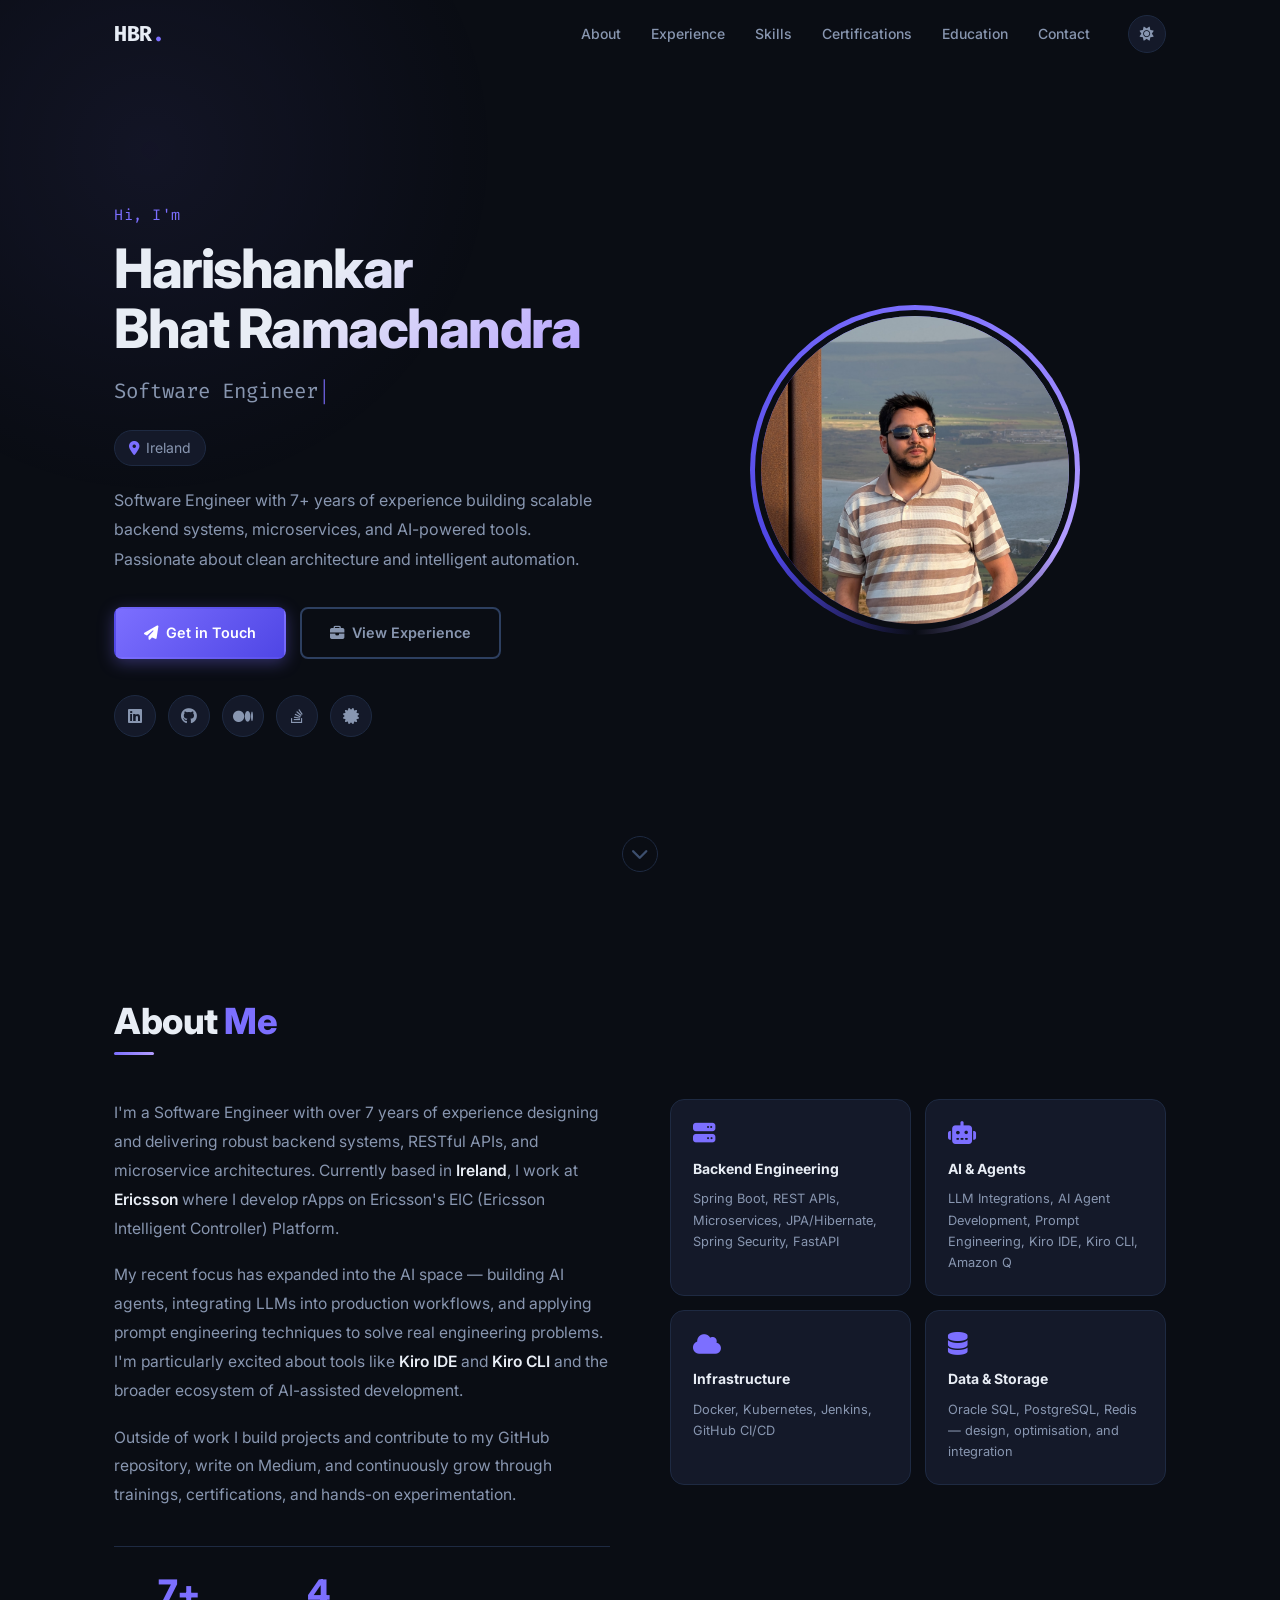
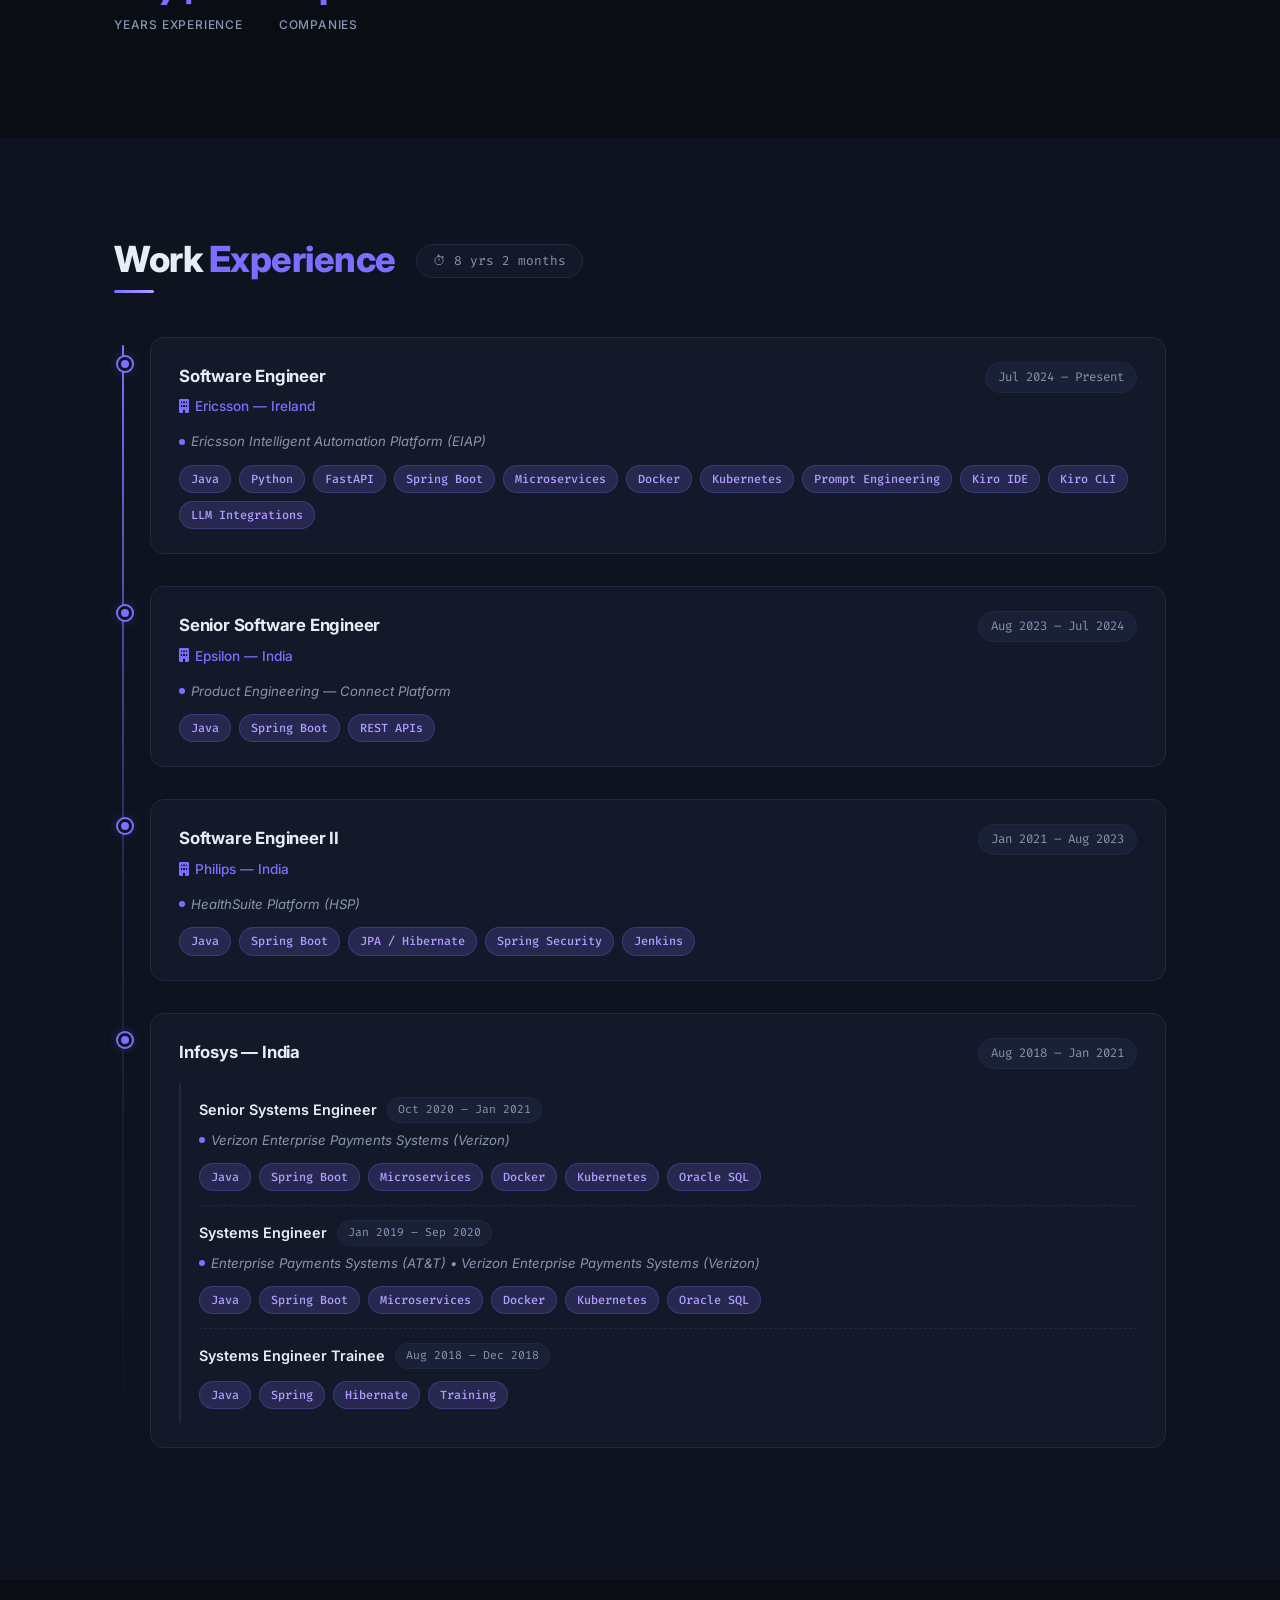
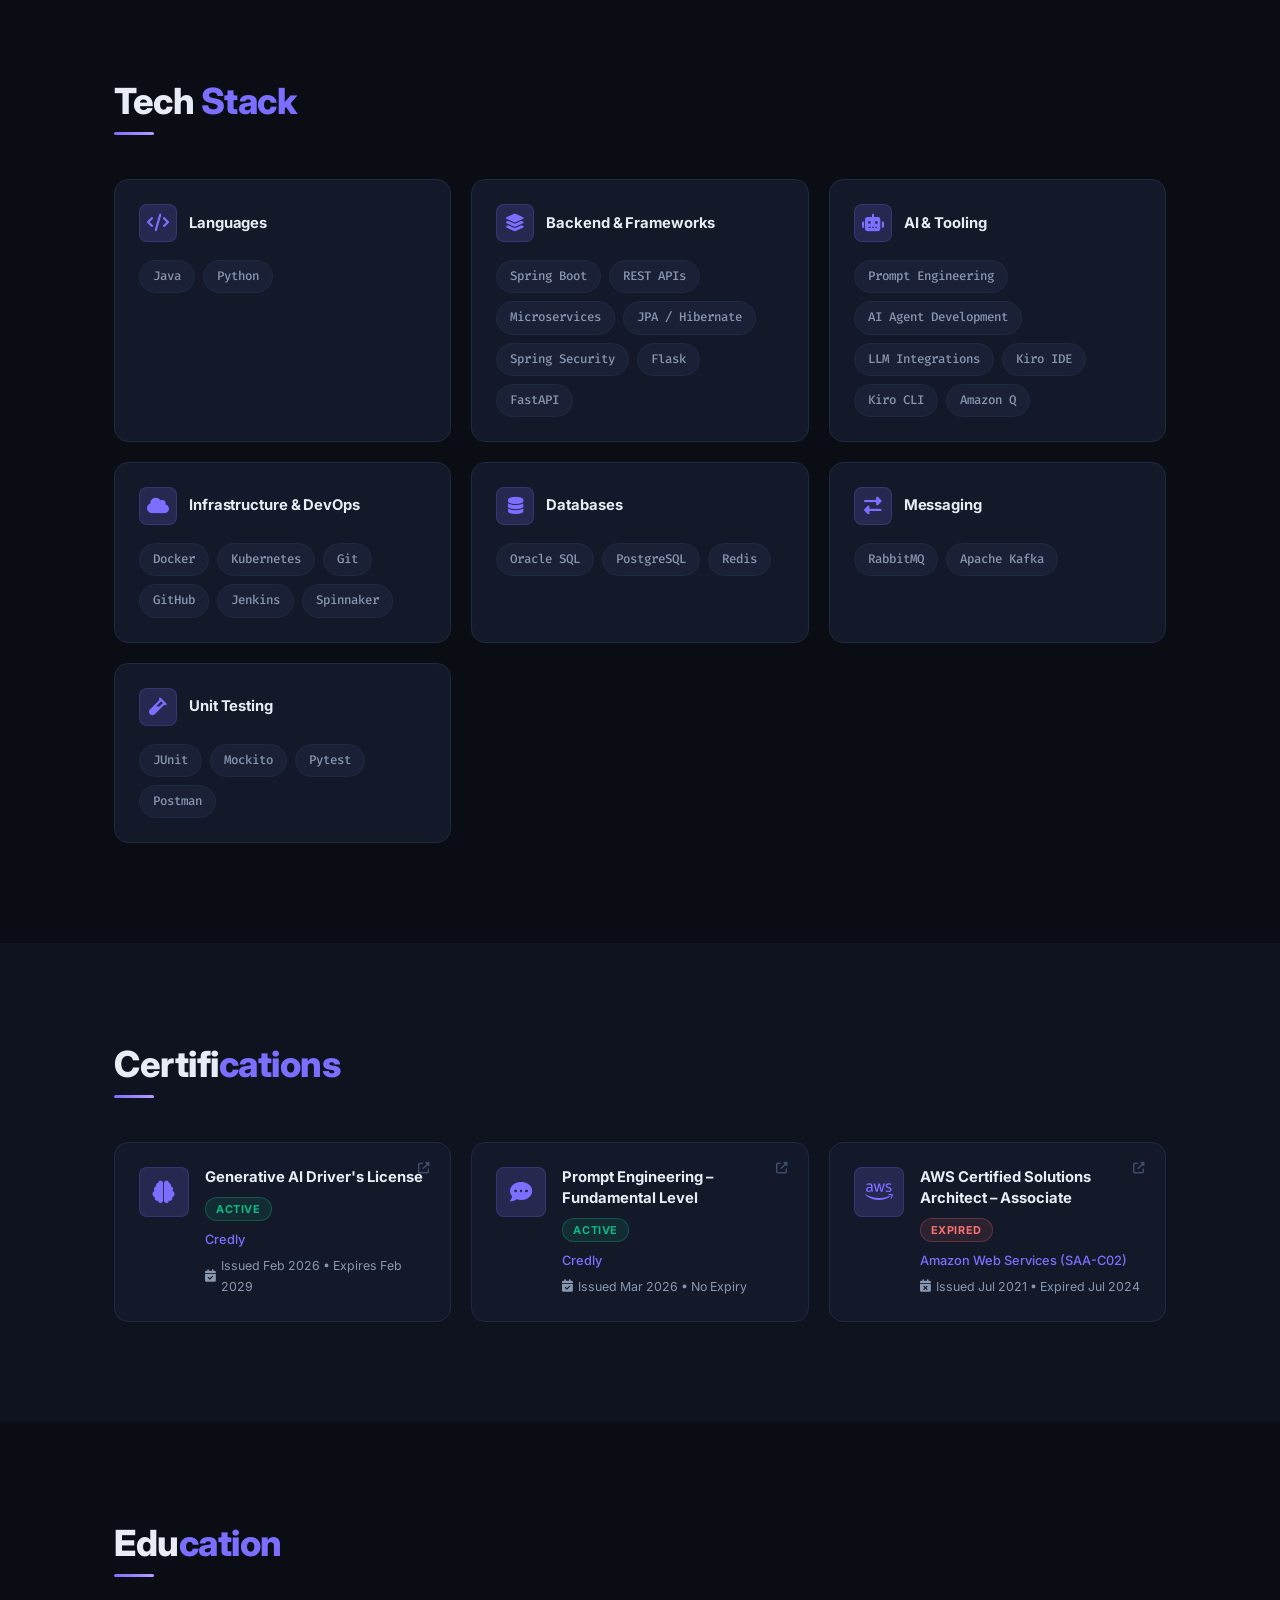
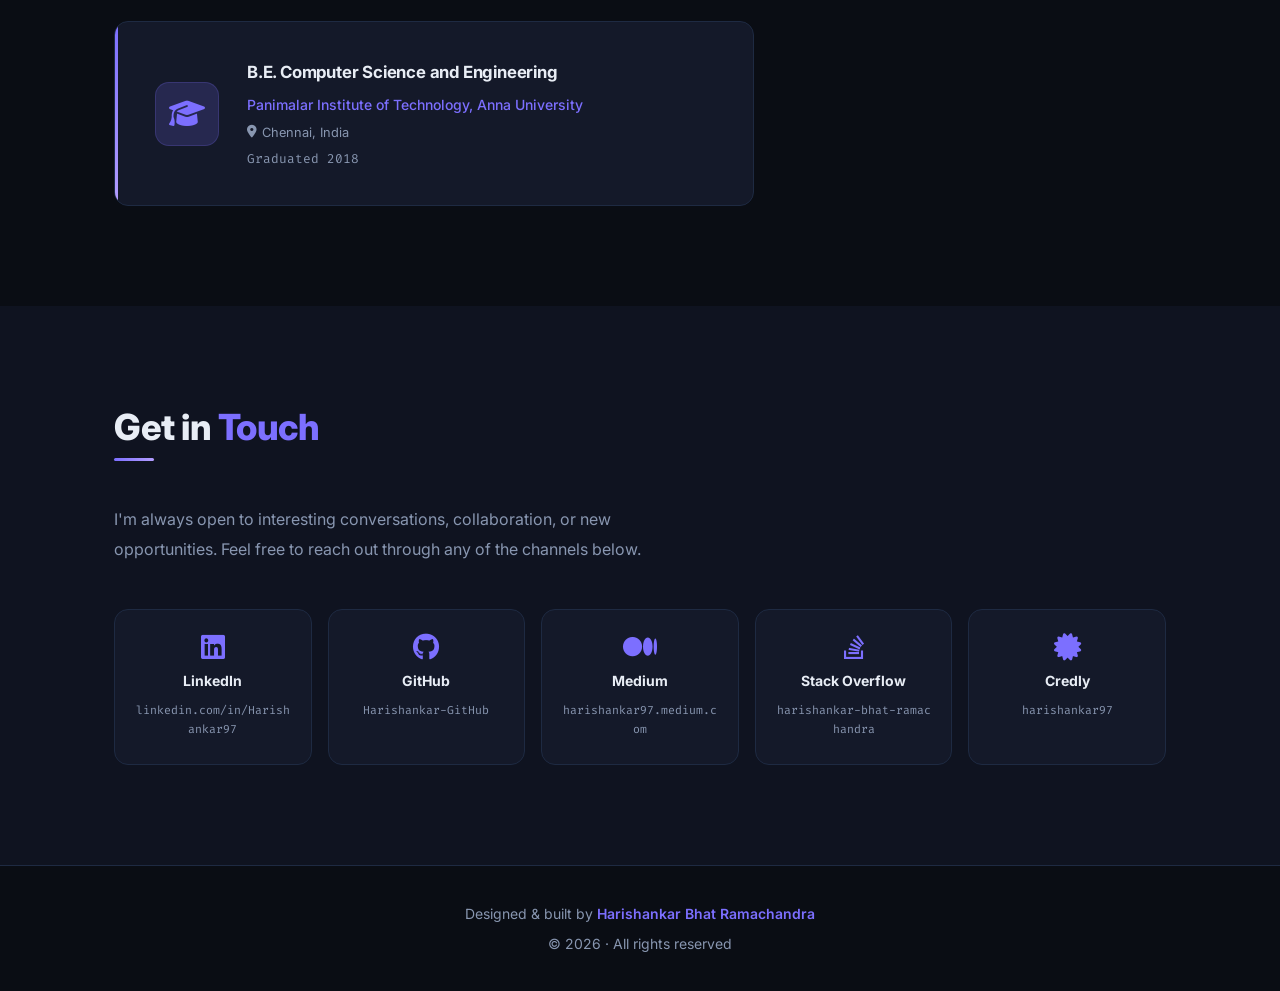
==== index.html @ 4f27498b "feat: Add portfolio website with profile and navigation - Create responsive HTML portfolio with hero" ====
<!DOCTYPE html>
<html lang="en" data-theme="dark">
<head>
  <meta charset="UTF-8" />
  <meta name="viewport" content="width=device-width, initial-scale=1.0" />
  <meta name="description" content="Harishankar Bhat Ramachandra — Software Engineer with 7+ years of experience in Backend Systems, Microservices, and AI Tools. Based in Ireland." />
  <meta name="author" content="Harishankar Bhat Ramachandra" />
  <meta name="keywords" content="Software Engineer, Backend, Microservices, AI, Java, Python, Spring Boot, Ireland" />

  <!-- Open Graph -->
  <meta property="og:title" content="Harishankar Bhat Ramachandra | Software Engineer" />
  <meta property="og:description" content="Software Engineer with 7+ years of experience in Backend Systems, Microservices, and AI Tools." />
  <meta property="og:type" content="website" />
  <meta property="og:image" content="profile_picture.jpg" />

  <title>Harishankar Bhat Ramachandra | Software Engineer</title>

  <!-- Fonts -->
  <link rel="preconnect" href="https://fonts.googleapis.com" />
  <link rel="preconnect" href="https://fonts.gstatic.com" crossorigin />
  <link href="https://fonts.googleapis.com/css2?family=Inter:wght@300;400;500;600;700;800&family=Fira+Code:wght@400;500&display=swap" rel="stylesheet" />

  <!-- Icons -->
  <link rel="stylesheet" href="https://cdnjs.cloudflare.com/ajax/libs/font-awesome/6.5.0/css/all.min.css" />

  <!-- Styles -->
  <link rel="stylesheet" href="style.css" />
</head>
<body>

  <!-- Skip to main content (accessibility) -->
  <a href="#main-content" class="skip-link">Skip to main content</a>

  <!-- ===== NAVBAR ===== -->
  <nav class="navbar" id="navbar" role="navigation" aria-label="Main navigation">
    <div class="nav-container">
      <a href="#hero" class="nav-logo" aria-label="Home">HBR<span class="dot">.</span></a>
      <ul class="nav-links" id="nav-links" role="list">
        <li role="listitem"><a href="#about">About</a></li>
        <li role="listitem"><a href="#experience">Experience</a></li>
        <li role="listitem"><a href="#skills">Skills</a></li>
        <li role="listitem"><a href="#certifications">Certifications</a></li>
        <li role="listitem"><a href="#education">Education</a></li>
        <li role="listitem"><a href="#contact">Contact</a></li>
      </ul>
      <button class="theme-toggle" id="theme-toggle" aria-label="Toggle colour theme" type="button">
        <i class="fas fa-sun" id="theme-icon" aria-hidden="true"></i>
      </button>
      <button class="hamburger" id="hamburger" aria-label="Open navigation menu" aria-expanded="false" aria-controls="nav-links" type="button">
        <span aria-hidden="true"></span>
        <span aria-hidden="true"></span>
        <span aria-hidden="true"></span>
      </button>
    </div>
  </nav>

  <main id="main-content">

    <!-- ===== HERO ===== -->
    <section class="hero" id="hero" aria-label="Introduction">
      <div class="hero-bg-glow" aria-hidden="true"></div>
      <div class="hero-content">
        <p class="hero-greeting">Hi, I'm</p>
        <h1 class="hero-name">Harishankar<br>Bhat Ramachandra</h1>
        <h2 class="hero-role" aria-live="polite">
          <span class="typed-text" id="typed-text"></span><span class="cursor" aria-hidden="true">|</span>
        </h2>
        <p class="hero-location">
          <i class="fas fa-map-marker-alt" aria-hidden="true"></i>
          <span>Ireland</span>
        </p>
        <p class="hero-summary">
          Software Engineer with 7+ years of experience building scalable backend systems,
          microservices, and AI-powered tools. Passionate about clean architecture and
          intelligent automation.
        </p>
        <div class="hero-cta">
          <a href="#contact" class="btn btn-primary">
            <i class="fas fa-paper-plane" aria-hidden="true"></i> Get in Touch
          </a>
          <a href="#experience" class="btn btn-outline">
            <i class="fas fa-briefcase" aria-hidden="true"></i> View Experience
          </a>
        </div>
        <div class="hero-socials" role="list" aria-label="Social links">
          <a href="https://www.linkedin.com/in/Harishankar97" target="_blank" rel="noopener noreferrer" aria-label="LinkedIn profile" role="listitem">
            <i class="fab fa-linkedin" aria-hidden="true"></i>
          </a>
          <a href="https://github.com/Harishankar-GitHub" target="_blank" rel="noopener noreferrer" aria-label="GitHub profile" role="listitem">
            <i class="fab fa-github" aria-hidden="true"></i>
          </a>
          <a href="https://harishankar97.medium.com/" target="_blank" rel="noopener noreferrer" aria-label="Medium blog" role="listitem">
            <i class="fab fa-medium" aria-hidden="true"></i>
          </a>
          <a href="https://stackoverflow.com/users/17200622/harishankar-bhat-ramachandra" target="_blank" rel="noopener noreferrer" aria-label="Stack Overflow profile" role="listitem">
            <i class="fab fa-stack-overflow" aria-hidden="true"></i>
          </a>
          <a href="https://www.credly.com/users/harishankar97/badges" target="_blank" rel="noopener noreferrer" aria-label="Credly badges" role="listitem">
            <i class="fas fa-certificate" aria-hidden="true"></i>
          </a>
        </div>
      </div>
      <div class="hero-visual" aria-hidden="true">
        <div class="hero-photo-wrapper">
          <div class="hero-photo-ring"></div>
          <img
            src="profile_picture.jpg"
            alt="Harishankar Bhat Ramachandra"
            class="hero-photo"
            width="320"
            height="320"
            loading="eager"
          />
        </div>
      </div>
      <a href="#about" class="scroll-down" aria-label="Scroll to About section">
        <i class="fas fa-chevron-down" aria-hidden="true"></i>
      </a>
    </section>

    <!-- ===== ABOUT ===== -->
    <section class="section" id="about" aria-labelledby="about-heading">
      <div class="container">
        <h2 class="section-title" id="about-heading">About <span>Me</span></h2>
        <div class="about-grid">
          <div class="about-text">
            <p>
              I'm a Software Engineer with over 7 years of experience designing and delivering
              robust backend systems, RESTful APIs, and microservice architectures. Currently
              based in <strong>Ireland</strong>, I work at <strong>Ericsson</strong> where I
              develop rApps on Ericsson's EIC (Ericsson Intelligent Controller) Platform.
            </p>
            <p>
              My recent focus has expanded into the AI space — building AI agents, integrating
              LLMs into production workflows, and applying prompt engineering techniques to
              solve real engineering problems. I'm particularly excited about tools like
              <strong>Kiro IDE</strong> and <strong>Kiro CLI</strong> and the broader ecosystem
              of AI-assisted development.
            </p>
            <p>
              Outside of work I build projects and contribute to my GitHub repository, write on
              Medium, and continuously grow through trainings, certifications, and hands-on
              experimentation.
            </p>
            <div class="about-stats" role="list" aria-label="Career statistics">
              <div class="stat" role="listitem">
                <span class="stat-number" aria-label="7 plus years">7+</span>
                <span class="stat-label">Years Experience</span>
              </div>
              <div class="stat" role="listitem">
                <span class="stat-number">4</span>
                <span class="stat-label">Companies</span>
              </div>
            </div>
          </div>
          <div class="about-highlights">
            <article class="highlight-card">
              <i class="fas fa-server" aria-hidden="true"></i>
              <h3>Backend Engineering</h3>
              <p>Spring Boot, REST APIs, Microservices, JPA/Hibernate, Spring Security, FastAPI</p>
            </article>
            <article class="highlight-card">
              <i class="fas fa-robot" aria-hidden="true"></i>
              <h3>AI &amp; Agents</h3>
              <p>LLM Integrations, AI Agent Development, Prompt Engineering, Kiro IDE, Kiro CLI, Amazon Q</p>
            </article>
            <article class="highlight-card">
              <i class="fas fa-cloud" aria-hidden="true"></i>
              <h3>Infrastructure</h3>
              <p>Docker, Kubernetes, Jenkins, GitHub CI/CD</p>
            </article>
            <article class="highlight-card">
              <i class="fas fa-database" aria-hidden="true"></i>
              <h3>Data &amp; Storage</h3>
              <p>Oracle SQL, PostgreSQL, Redis — design, optimisation, and integration</p>
            </article>
          </div>
        </div>
      </div>
    </section>

    <!-- ===== EXPERIENCE ===== -->
    <section class="section section-alt" id="experience" aria-labelledby="experience-heading">
      <div class="container">
        <div class="section-title-row">
          <h2 class="section-title" id="experience-heading">Work <span>Experience</span></h2>
          <p class="experience-total" id="experience-total" aria-live="polite"></p>
        </div>
        <ol class="timeline" aria-label="Work history">

          <li class="timeline-item" data-aos>
            <div class="timeline-dot" aria-hidden="true"></div>
            <article class="timeline-content">
              <header class="timeline-header">
                <div>
                  <h3 class="job-title">Software Engineer</h3>
                  <p class="company"><i class="fas fa-building" aria-hidden="true"></i> Ericsson &mdash; Ireland</p>
                </div>
                <time class="timeline-date" datetime="2024-07">Jul 2024 – Present</time>
              </header>
              <p class="team-name">Ericsson Intelligent Automation Platform (EIAP)</p>
              <ul class="job-tags" aria-label="Technologies used">
                <li>Java</li><li>Python</li><li>FastAPI</li><li>Spring Boot</li>
                <li>Microservices</li><li>Docker</li><li>Kubernetes</li>
                <li>Prompt Engineering</li><li>Kiro IDE</li><li>Kiro CLI</li><li>LLM Integrations</li>
              </ul>
            </article>
          </li>

          <li class="timeline-item" data-aos>
            <div class="timeline-dot" aria-hidden="true"></div>
            <article class="timeline-content">
              <header class="timeline-header">
                <div>
                  <h3 class="job-title">Senior Software Engineer</h3>
                  <p class="company"><i class="fas fa-building" aria-hidden="true"></i> Epsilon &mdash; India</p>
                </div>
                <time class="timeline-date" datetime="2023-08">Aug 2023 – Jul 2024</time>
              </header>
              <p class="team-name">Product Engineering — Connect Platform</p>
              <ul class="job-tags" aria-label="Technologies used">
                <li>Java</li><li>Spring Boot</li><li>REST APIs</li>
              </ul>
            </article>
          </li>

          <li class="timeline-item" data-aos>
            <div class="timeline-dot" aria-hidden="true"></div>
            <article class="timeline-content">
              <header class="timeline-header">
                <div>
                  <h3 class="job-title">Software Engineer II</h3>
                  <p class="company"><i class="fas fa-building" aria-hidden="true"></i> Philips &mdash; India</p>
                </div>
                <time class="timeline-date" datetime="2021-01">Jan 2021 – Aug 2023</time>
              </header>
              <p class="team-name">HealthSuite Platform (HSP)</p>
              <ul class="job-tags" aria-label="Technologies used">
                <li>Java</li><li>Spring Boot</li><li>JPA / Hibernate</li><li>Spring Security</li><li>Jenkins</li>
              </ul>
            </article>
          </li>

          <li class="timeline-item" data-aos>
            <div class="timeline-dot" aria-hidden="true"></div>
            <article class="timeline-content">
              <header class="timeline-header">
                <div>
                  <h3 class="job-title">Infosys &mdash; India</h3>
                </div>
                <time class="timeline-date" datetime="2018-08">Aug 2018 – Jan 2021</time>
              </header>
              <div class="sub-roles">

                <div class="sub-role">
                  <div class="sub-role-header">
                    <span class="sub-role-title">Senior Systems Engineer</span>
                    <time class="timeline-date" datetime="2020-10">Oct 2020 – Jan 2021</time>
                  </div>
                  <p class="team-name">Verizon Enterprise Payments Systems (Verizon)</p>
                  <ul class="job-tags" aria-label="Technologies used">
                    <li>Java</li><li>Spring Boot</li><li>Microservices</li><li>Docker</li><li>Kubernetes</li><li>Oracle SQL</li>
                  </ul>
                </div>

                <div class="sub-role">
                  <div class="sub-role-header">
                    <span class="sub-role-title">Systems Engineer</span>
                    <time class="timeline-date" datetime="2019-01">Jan 2019 – Sep 2020</time>
                  </div>
                  <p class="team-name">Enterprise Payments Systems (AT&amp;T) &bull; Verizon Enterprise Payments Systems (Verizon)</p>
                  <ul class="job-tags" aria-label="Technologies used">
                    <li>Java</li><li>Spring Boot</li><li>Microservices</li><li>Docker</li><li>Kubernetes</li><li>Oracle SQL</li>
                  </ul>
                </div>

                <div class="sub-role">
                  <div class="sub-role-header">
                    <span class="sub-role-title">Systems Engineer Trainee</span>
                    <time class="timeline-date" datetime="2018-08">Aug 2018 – Dec 2018</time>
                  </div>
                  <ul class="job-tags" aria-label="Technologies used">
                    <li>Java</li><li>Spring</li><li>Hibernate</li><li>Training</li>
                  </ul>
                </div>

              </div>
            </article>
          </li>

        </ol>
      </div>
    </section>

    <!-- ===== SKILLS ===== -->
    <section class="section" id="skills" aria-labelledby="skills-heading">
      <div class="container">
        <h2 class="section-title" id="skills-heading">Tech <span>Stack</span></h2>
        <div class="skills-grid">

          <article class="skill-category" data-aos>
            <div class="skill-category-header">
              <i class="fas fa-code" aria-hidden="true"></i>
              <h3>Languages</h3>
            </div>
            <ul class="skill-tags" aria-label="Programming languages">
              <li class="skill-tag">Java</li>
              <li class="skill-tag">Python</li>
            </ul>
          </article>

          <article class="skill-category" data-aos>
            <div class="skill-category-header">
              <i class="fas fa-layer-group" aria-hidden="true"></i>
              <h3>Backend &amp; Frameworks</h3>
            </div>
            <ul class="skill-tags" aria-label="Backend frameworks">
              <li class="skill-tag">Spring Boot</li>
              <li class="skill-tag">REST APIs</li>
              <li class="skill-tag">Microservices</li>
              <li class="skill-tag">JPA / Hibernate</li>
              <li class="skill-tag">Spring Security</li>
              <li class="skill-tag">Flask</li>
              <li class="skill-tag">FastAPI</li>
            </ul>
          </article>

          <article class="skill-category" data-aos>
            <div class="skill-category-header">
              <i class="fas fa-robot" aria-hidden="true"></i>
              <h3>AI &amp; Tooling</h3>
            </div>
            <ul class="skill-tags" aria-label="AI tools and technologies">
              <li class="skill-tag">Prompt Engineering</li>
              <li class="skill-tag">AI Agent Development</li>
              <li class="skill-tag">LLM Integrations</li>
              <li class="skill-tag">Kiro IDE</li>
              <li class="skill-tag">Kiro CLI</li>
              <li class="skill-tag">Amazon Q</li>
            </ul>
          </article>

          <article class="skill-category" data-aos>
            <div class="skill-category-header">
              <i class="fas fa-cloud" aria-hidden="true"></i>
              <h3>Infrastructure &amp; DevOps</h3>
            </div>
            <ul class="skill-tags" aria-label="Infrastructure tools">
              <li class="skill-tag">Docker</li>
              <li class="skill-tag">Kubernetes</li>
              <li class="skill-tag">Git</li>
              <li class="skill-tag">GitHub</li>
              <li class="skill-tag">Jenkins</li>
              <li class="skill-tag">Spinnaker</li>
            </ul>
          </article>

          <article class="skill-category" data-aos>
            <div class="skill-category-header">
              <i class="fas fa-database" aria-hidden="true"></i>
              <h3>Databases</h3>
            </div>
            <ul class="skill-tags" aria-label="Databases">
              <li class="skill-tag">Oracle SQL</li>
              <li class="skill-tag">PostgreSQL</li>
              <li class="skill-tag">Redis</li>
            </ul>
          </article>

          <article class="skill-category" data-aos>
            <div class="skill-category-header">
              <i class="fas fa-exchange-alt" aria-hidden="true"></i>
              <h3>Messaging</h3>
            </div>
            <ul class="skill-tags" aria-label="Messaging systems">
              <li class="skill-tag">RabbitMQ</li>
              <li class="skill-tag">Apache Kafka</li>
            </ul>
          </article>

          <article class="skill-category" data-aos>
            <div class="skill-category-header">
              <i class="fas fa-vial" aria-hidden="true"></i>
              <h3>Unit Testing</h3>
            </div>
            <ul class="skill-tags" aria-label="Testing tools">
              <li class="skill-tag">JUnit</li>
              <li class="skill-tag">Mockito</li>
              <li class="skill-tag">Pytest</li>
              <li class="skill-tag">Postman</li>
            </ul>
          </article>

        </div>
      </div>
    </section>

    <!-- ===== CERTIFICATIONS ===== -->
    <section class="section section-alt" id="certifications" aria-labelledby="cert-heading">
      <div class="container">
        <h2 class="section-title" id="cert-heading">Certifi<span>cations</span></h2>
        <div class="cert-grid">

          <a href="https://www.credly.com/badges/eb4caf25-74e0-472e-973a-36a9d8884628/public_url"
             target="_blank" rel="noopener noreferrer" class="cert-card" data-aos
             aria-label="Generative AI Driver's License certification on Credly">
            <div class="cert-icon"><i class="fas fa-brain" aria-hidden="true"></i></div>
            <div class="cert-info">
              <h3>Generative AI Driver's License</h3>
              <div class="cert-badge active" role="status">Active</div>
              <p class="cert-issuer">Credly</p>
              <p class="cert-date">
                <i class="fas fa-calendar-check" aria-hidden="true"></i>
                Issued Feb 2026 &bull; Expires Feb 2029
              </p>
            </div>
            <i class="fas fa-external-link-alt cert-link-icon" aria-hidden="true"></i>
          </a>

          <a href="https://www.credly.com/badges/e6a75f1a-951b-45c1-adcd-6429e0c344c3/public_url"
             target="_blank" rel="noopener noreferrer" class="cert-card" data-aos
             aria-label="Prompt Engineering Fundamental Level certification on Credly">
            <div class="cert-icon"><i class="fas fa-comment-dots" aria-hidden="true"></i></div>
            <div class="cert-info">
              <h3>Prompt Engineering – Fundamental Level</h3>
              <div class="cert-badge active" role="status">Active</div>
              <p class="cert-issuer">Credly</p>
              <p class="cert-date">
                <i class="fas fa-calendar-check" aria-hidden="true"></i>
                Issued Mar 2026 &bull; No Expiry
              </p>
            </div>
            <i class="fas fa-external-link-alt cert-link-icon" aria-hidden="true"></i>
          </a>

          <a href="https://www.credly.com/badges/90445d3a-24d2-4b77-b1a8-b0cd998f782e/public_url"
             target="_blank" rel="noopener noreferrer" class="cert-card" data-aos
             aria-label="AWS Certified Solutions Architect Associate certification on Credly">
            <div class="cert-icon"><i class="fab fa-aws" aria-hidden="true"></i></div>
            <div class="cert-info">
              <h3>AWS Certified Solutions Architect – Associate</h3>
              <div class="cert-badge expired" role="status">Expired</div>
              <p class="cert-issuer">Amazon Web Services (SAA-C02)</p>
              <p class="cert-date">
                <i class="fas fa-calendar-times" aria-hidden="true"></i>
                Issued Jul 2021 &bull; Expired Jul 2024
              </p>
            </div>
            <i class="fas fa-external-link-alt cert-link-icon" aria-hidden="true"></i>
          </a>

        </div>
      </div>
    </section>

    <!-- ===== EDUCATION ===== -->
    <section class="section" id="education" aria-labelledby="edu-heading">
      <div class="container">
        <h2 class="section-title" id="edu-heading">Edu<span>cation</span></h2>
        <article class="edu-card" data-aos>
          <div class="edu-icon"><i class="fas fa-graduation-cap" aria-hidden="true"></i></div>
          <div class="edu-info">
            <h3>B.E. Computer Science and Engineering</h3>
            <p class="edu-institution">Panimalar Institute of Technology, Anna University</p>
            <p class="edu-location">
              <i class="fas fa-map-marker-alt" aria-hidden="true"></i>
              Chennai, India
            </p>
            <p class="edu-year">Graduated 2018</p>
          </div>
        </article>
      </div>
    </section>

    <!-- ===== CONTACT ===== -->
    <section class="section section-alt" id="contact" aria-labelledby="contact-heading">
      <div class="container">
        <h2 class="section-title" id="contact-heading">Get in <span>Touch</span></h2>
        <p class="contact-intro">
          I'm always open to interesting conversations, collaboration, or new opportunities.
          Feel free to reach out through any of the channels below.
        </p>
        <div class="contact-links" role="list" aria-label="Contact links">

          <a href="https://www.linkedin.com/in/Harishankar97" target="_blank" rel="noopener noreferrer" class="contact-card" role="listitem">
            <i class="fab fa-linkedin" aria-hidden="true"></i>
            <span>LinkedIn</span>
            <small>linkedin.com/in/Harishankar97</small>
          </a>

          <a href="https://github.com/Harishankar-GitHub" target="_blank" rel="noopener noreferrer" class="contact-card" role="listitem">
            <i class="fab fa-github" aria-hidden="true"></i>
            <span>GitHub</span>
            <small>Harishankar-GitHub</small>
          </a>

          <a href="https://harishankar97.medium.com/" target="_blank" rel="noopener noreferrer" class="contact-card" role="listitem">
            <i class="fab fa-medium" aria-hidden="true"></i>
            <span>Medium</span>
            <small>harishankar97.medium.com</small>
          </a>

          <a href="https://stackoverflow.com/users/17200622/harishankar-bhat-ramachandra" target="_blank" rel="noopener noreferrer" class="contact-card" role="listitem">
            <i class="fab fa-stack-overflow" aria-hidden="true"></i>
            <span>Stack Overflow</span>
            <small>harishankar-bhat-ramachandra</small>
          </a>

          <a href="https://www.credly.com/users/harishankar97/badges" target="_blank" rel="noopener noreferrer" class="contact-card" role="listitem">
            <i class="fas fa-certificate" aria-hidden="true"></i>
            <span>Credly</span>
            <small>harishankar97</small>
          </a>

        </div>
      </div>
    </section>

  </main>

  <!-- ===== FOOTER ===== -->
  <footer class="footer" role="contentinfo">
    <div class="container">
      <p>Designed &amp; built by <strong>Harishankar Bhat Ramachandra</strong></p>
      <p class="footer-sub">&copy; <span id="year"></span> &middot; All rights reserved</p>
    </div>
  </footer>

  <button class="back-to-top" id="back-to-top" aria-label="Back to top" type="button">
    <i class="fas fa-arrow-up" aria-hidden="true"></i>
  </button>

  <script src="script.js"></script>
</body>
</html>
---- style.css ----
/* ============================================================
   PORTFOLIO — style.css
   Best-practice, production-quality CSS
   ============================================================ */

/* ── Reset & Box Model ─────────────────────────────────────── */
*, *::before, *::after {
  box-sizing: border-box;
  margin: 0;
  padding: 0;
}

/* ── Design Tokens ─────────────────────────────────────────── */
:root {
  /* Colours — dark theme (default) */
  --bg:            #0a0d14;
  --bg-alt:        #0f1320;
  --surface:       #141929;
  --surface-2:     #1a2035;
  --border:        #1e2a42;
  --border-hover:  #2d3f60;

  /* Accent */
  --accent:        #7c6fff;
  --accent-2:      #b39dff;
  --accent-3:      #4f46e5;
  --accent-glow:   rgba(124, 111, 255, 0.18);
  --accent-glow-2: rgba(124, 111, 255, 0.35);

  /* Text */
  --text:          #e8edf5;
  --text-muted:    #8896b0;
  --text-dim:      #3d4f6e;

  /* Status */
  --green:         #10b981;
  --green-bg:      rgba(16, 185, 129, 0.12);
  --green-border:  rgba(16, 185, 129, 0.3);
  --red:           #f87171;
  --red-bg:        rgba(248, 113, 113, 0.1);
  --red-border:    rgba(248, 113, 113, 0.25);

  /* Spacing */
  --radius:        14px;
  --radius-sm:     8px;
  --radius-xs:     6px;

  /* Shadows */
  --shadow:        0 4px 24px rgba(0, 0, 0, 0.5);
  --shadow-lg:     0 12px 48px rgba(0, 0, 0, 0.6);
  --shadow-accent: 0 8px 32px rgba(124, 111, 255, 0.25);

  /* Motion */
  --transition:    0.25s ease;
  --transition-lg: 0.4s ease;

  /* Typography */
  --font:          'Inter', system-ui, -apple-system, sans-serif;
  --font-mono:     'Fira Code', 'Cascadia Code', monospace;
}

/* ── Light Theme ───────────────────────────────────────────── */
[data-theme="light"] {
  --bg:            #f5f7ff;
  --bg-alt:        #eef1fb;
  --surface:       #ffffff;
  --surface-2:     #f0f3ff;
  --border:        #dde3f5;
  --border-hover:  #b8c4e8;
  --accent:        #6c63ff;
  --accent-2:      #5b52e0;
  --accent-3:      #4338ca;
  --accent-glow:   rgba(108, 99, 255, 0.1);
  --accent-glow-2: rgba(108, 99, 255, 0.2);
  --text:          #111827;
  --text-muted:    #4b5563;
  --text-dim:      #9ca3af;
  --shadow:        0 4px 24px rgba(0, 0, 0, 0.08);
  --shadow-lg:     0 12px 48px rgba(0, 0, 0, 0.12);
  --shadow-accent: 0 8px 32px rgba(108, 99, 255, 0.15);
}

/* ── Base ──────────────────────────────────────────────────── */
html {
  scroll-behavior: smooth;
  font-size: 16px;
  -webkit-text-size-adjust: 100%;
}

body {
  font-family: var(--font);
  background-color: var(--bg);
  color: var(--text);
  line-height: 1.7;
  overflow-x: hidden;
  transition: background-color var(--transition-lg), color var(--transition-lg);
}

/* ── Accessibility ─────────────────────────────────────────── */
.skip-link {
  position: absolute;
  top: -100%;
  left: 16px;
  background: var(--accent);
  color: #fff;
  padding: 8px 16px;
  border-radius: var(--radius-sm);
  font-weight: 600;
  font-size: 0.875rem;
  z-index: 9999;
  transition: top var(--transition);
  text-decoration: none;
}
.skip-link:focus { top: 16px; }

:focus-visible {
  outline: 2px solid var(--accent);
  outline-offset: 3px;
  border-radius: var(--radius-xs);
}

/* ── Scrollbar ─────────────────────────────────────────────── */
::-webkit-scrollbar { width: 5px; }
::-webkit-scrollbar-track { background: var(--bg); }
::-webkit-scrollbar-thumb {
  background: var(--accent);
  border-radius: 3px;
}

/* ── Selection ─────────────────────────────────────────────── */
::selection {
  background: var(--accent-glow-2);
  color: var(--accent-2);
}

/* ── Typography ────────────────────────────────────────────── */
a { color: inherit; text-decoration: none; }
ul, ol { list-style: none; }
img { max-width: 100%; display: block; }
strong { color: var(--text); font-weight: 600; }

/* ── Utility ───────────────────────────────────────────────── */
.container {
  max-width: 1100px;
  margin-inline: auto;
  padding-inline: 24px;
}

.section { padding-block: 100px; }
.section-alt { background-color: var(--bg-alt); }

.section-title {
  font-size: clamp(1.75rem, 4vw, 2.25rem);
  font-weight: 800;
  letter-spacing: -0.5px;
  margin-bottom: 56px;
  position: relative;
  display: inline-block;
  line-height: 1.2;
}
.section-title span { color: var(--accent); }
.section-title::after {
  content: '';
  position: absolute;
  bottom: -12px;
  left: 0;
  width: 40px;
  height: 3px;
  background: linear-gradient(90deg, var(--accent), var(--accent-2));
  border-radius: 2px;
}

/* ── Buttons ───────────────────────────────────────────────── */
.btn {
  display: inline-flex;
  align-items: center;
  gap: 8px;
  padding: 12px 28px;
  border-radius: var(--radius-sm);
  font-weight: 600;
  font-size: 0.9rem;
  cursor: pointer;
  transition: all var(--transition);
  border: 2px solid transparent;
  white-space: nowrap;
  text-decoration: none;
}
.btn-primary {
  background: linear-gradient(135deg, var(--accent), var(--accent-3));
  color: #fff;
  box-shadow: 0 4px 16px var(--accent-glow-2);
}
.btn-primary:hover {
  transform: translateY(-2px);
  box-shadow: 0 8px 28px var(--accent-glow-2);
  filter: brightness(1.1);
}
.btn-outline {
  background: transparent;
  border-color: var(--border-hover);
  color: var(--text-muted);
}
.btn-outline:hover {
  border-color: var(--accent);
  color: var(--accent);
  transform: translateY(-2px);
  background: var(--accent-glow);
}

/* ── Navbar ────────────────────────────────────────────────── */
.navbar {
  position: fixed;
  inset-block-start: 0;
  inset-inline: 0;
  z-index: 1000;
  transition: all var(--transition);
}
.navbar.scrolled {
  background: rgba(10, 13, 20, 0.85);
  backdrop-filter: blur(20px);
  -webkit-backdrop-filter: blur(20px);
  border-bottom: 1px solid var(--border);
  box-shadow: var(--shadow);
}
[data-theme="light"] .navbar.scrolled {
  background: rgba(245, 247, 255, 0.85);
}
.nav-container {
  max-width: 1100px;
  margin-inline: auto;
  padding-inline: 24px;
  height: 68px;
  display: flex;
  align-items: center;
  gap: 24px;
}
.nav-logo {
  font-size: 1.35rem;
  font-weight: 800;
  font-family: var(--font-mono);
  color: var(--text);
  letter-spacing: -0.5px;
  flex-shrink: 0;
}
.nav-logo .dot { color: var(--accent); }
.nav-links {
  display: flex;
  gap: 2px;
  margin-inline-start: auto;
}
.nav-links a {
  padding: 6px 14px;
  border-radius: var(--radius-sm);
  font-size: 0.875rem;
  font-weight: 500;
  color: var(--text-muted);
  transition: all var(--transition);
  position: relative;
}
.nav-links a::after {
  content: '';
  position: absolute;
  bottom: 2px;
  left: 50%;
  transform: translateX(-50%) scaleX(0);
  width: 16px;
  height: 2px;
  background: var(--accent);
  border-radius: 1px;
  transition: transform var(--transition);
}
.nav-links a:hover,
.nav-links a.active {
  color: var(--accent);
  background: var(--accent-glow);
}
.nav-links a.active::after,
.nav-links a:hover::after {
  transform: translateX(-50%) scaleX(1);
}
.theme-toggle {
  background: var(--surface);
  border: 1px solid var(--border);
  color: var(--text-muted);
  width: 38px;
  height: 38px;
  border-radius: 50%;
  cursor: pointer;
  display: flex;
  align-items: center;
  justify-content: center;
  transition: all var(--transition);
  font-size: 0.875rem;
  flex-shrink: 0;
}
.theme-toggle:hover {
  color: var(--accent);
  border-color: var(--accent);
  background: var(--accent-glow);
  transform: rotate(20deg);
}
.hamburger {
  display: none;
  flex-direction: column;
  gap: 5px;
  background: none;
  border: none;
  cursor: pointer;
  padding: 6px;
  flex-shrink: 0;
}
.hamburger span {
  display: block;
  width: 22px;
  height: 2px;
  background: var(--text);
  border-radius: 2px;
  transition: all var(--transition);
}
.hamburger.open span:nth-child(1) { transform: translateY(7px) rotate(45deg); }
.hamburger.open span:nth-child(2) { opacity: 0; transform: scaleX(0); }
.hamburger.open span:nth-child(3) { transform: translateY(-7px) rotate(-45deg); }

/* ── Hero ──────────────────────────────────────────────────── */
.hero {
  min-height: 100vh;
  display: grid;
  grid-template-columns: 1fr 1fr;
  align-items: center;
  gap: 48px;
  padding: 100px 24px 60px;
  max-width: 1100px;
  margin-inline: auto;
  position: relative;
}
.hero-bg-glow {
  position: fixed;
  top: -200px;
  left: -200px;
  width: 700px;
  height: 700px;
  background: radial-gradient(circle, rgba(124, 111, 255, 0.08) 0%, transparent 70%);
  pointer-events: none;
  z-index: -1;
  animation: glow-drift 12s ease-in-out infinite alternate;
}
@keyframes glow-drift {
  from { transform: translate(0, 0); }
  to   { transform: translate(120px, 80px); }
}
.hero-greeting {
  font-family: var(--font-mono);
  color: var(--accent);
  font-size: 0.95rem;
  margin-bottom: 10px;
  letter-spacing: 0.5px;
}
.hero-name {
  font-size: clamp(2.2rem, 5vw, 3.4rem);
  font-weight: 800;
  line-height: 1.1;
  margin-bottom: 16px;
  letter-spacing: -1.5px;
  background: linear-gradient(135deg, var(--text) 40%, var(--accent-2));
  -webkit-background-clip: text;
  -webkit-text-fill-color: transparent;
  background-clip: text;
}
.hero-role {
  font-size: clamp(1rem, 2.5vw, 1.3rem);
  font-weight: 400;
  color: var(--text-muted);
  margin-bottom: 14px;
  min-height: 2em;
  font-family: var(--font-mono);
}
.cursor {
  display: inline-block;
  color: var(--accent);
  animation: blink 1s step-end infinite;
  font-weight: 300;
}
@keyframes blink {
  0%, 100% { opacity: 1; }
  50%       { opacity: 0; }
}
.hero-location {
  display: inline-flex;
  align-items: center;
  gap: 6px;
  color: var(--text-muted);
  font-size: 0.875rem;
  margin-bottom: 20px;
  background: var(--surface);
  border: 1px solid var(--border);
  padding: 5px 14px;
  border-radius: 20px;
}
.hero-location i { color: var(--accent); }
.hero-summary {
  color: var(--text-muted);
  font-size: 1rem;
  max-width: 500px;
  margin-bottom: 32px;
  line-height: 1.85;
}
.hero-cta {
  display: flex;
  gap: 14px;
  flex-wrap: wrap;
  margin-bottom: 36px;
}
.hero-socials {
  display: flex;
  gap: 12px;
}
.hero-socials a {
  width: 42px;
  height: 42px;
  border-radius: 50%;
  border: 1px solid var(--border);
  display: flex;
  align-items: center;
  justify-content: center;
  color: var(--text-muted);
  font-size: 1rem;
  transition: all var(--transition);
  background: var(--surface);
}
.hero-socials a:hover {
  color: var(--accent);
  border-color: var(--accent);
  transform: translateY(-4px);
  box-shadow: var(--shadow-accent);
  background: var(--accent-glow);
}

/* Profile photo */
.hero-visual {
  display: flex;
  justify-content: center;
  align-items: center;
}
.hero-photo-wrapper {
  position: relative;
  width: 320px;
  height: 320px;
  animation: float 7s ease-in-out infinite;
}
@keyframes float {
  0%, 100% { transform: translateY(0px); }
  50%       { transform: translateY(-16px); }
}
.hero-photo-ring {
  position: absolute;
  inset: -5px;
  border-radius: 50%;
  background: conic-gradient(
    var(--accent) 0deg,
    var(--accent-2) 120deg,
    transparent 180deg,
    var(--accent-3) 240deg,
    var(--accent) 360deg
  );
  animation: spin 10s linear infinite;
  z-index: 0;
}
@keyframes spin { to { transform: rotate(360deg); } }
.hero-photo {
  position: relative;
  z-index: 1;
  width: 100%;
  height: 100%;
  border-radius: 50%;
  object-fit: cover;
  object-position: center top;
  border: 6px solid var(--bg);
  display: block;
}

/* Scroll down */
.scroll-down {
  position: absolute;
  bottom: 28px;
  left: 50%;
  transform: translateX(-50%);
  color: var(--text-dim);
  font-size: 1.1rem;
  animation: bounce 2.5s ease-in-out infinite;
  transition: color var(--transition);
  width: 36px;
  height: 36px;
  display: flex;
  align-items: center;
  justify-content: center;
  border-radius: 50%;
  border: 1px solid var(--border);
}
.scroll-down:hover { color: var(--accent); border-color: var(--accent); }
@keyframes bounce {
  0%, 100% { transform: translateX(-50%) translateY(0); }
  50%       { transform: translateX(-50%) translateY(8px); }
}

/* ── About ─────────────────────────────────────────────────── */
.about-grid {
  display: grid;
  grid-template-columns: 1fr 1fr;
  gap: 60px;
  align-items: start;
}
.about-text p {
  color: var(--text-muted);
  margin-bottom: 18px;
  font-size: 0.975rem;
  line-height: 1.85;
}
.about-stats {
  display: flex;
  gap: 36px;
  margin-top: 36px;
  padding-top: 28px;
  border-top: 1px solid var(--border);
}
.stat { text-align: center; }
.stat-number {
  display: block;
  font-size: 2.2rem;
  font-weight: 800;
  color: var(--accent);
  line-height: 1;
  letter-spacing: -1px;
}
.stat-label {
  font-size: 0.75rem;
  color: var(--text-muted);
  text-transform: uppercase;
  letter-spacing: 0.8px;
  margin-top: 6px;
  font-weight: 500;
}
.about-highlights {
  display: grid;
  grid-template-columns: 1fr 1fr;
  gap: 14px;
}
.highlight-card {
  background: var(--surface);
  border: 1px solid var(--border);
  border-radius: var(--radius);
  padding: 22px;
  transition: all var(--transition);
  position: relative;
  overflow: hidden;
}
.highlight-card::before {
  content: '';
  position: absolute;
  inset: 0;
  background: linear-gradient(135deg, var(--accent-glow), transparent);
  opacity: 0;
  transition: opacity var(--transition);
}
.highlight-card:hover {
  border-color: var(--accent);
  transform: translateY(-5px);
  box-shadow: var(--shadow-accent);
}
.highlight-card:hover::before { opacity: 1; }
.highlight-card i {
  font-size: 1.4rem;
  color: var(--accent);
  margin-bottom: 12px;
  display: block;
  position: relative;
}
.highlight-card h3 {
  font-size: 0.875rem;
  font-weight: 700;
  margin-bottom: 8px;
  position: relative;
}
.highlight-card p {
  font-size: 0.8rem;
  color: var(--text-muted);
  line-height: 1.65;
  position: relative;
}

/* ── Experience / Timeline ─────────────────────────────────── */
.section-title-row {
  display: flex;
  align-items: center;
  gap: 20px;
  margin-bottom: 56px;
  flex-wrap: wrap;
}
.section-title-row .section-title { margin-bottom: 0; }

.experience-total {
  font-size: 0.8rem;
  color: var(--text-muted);
  font-family: var(--font-mono);
  background: var(--surface);
  border: 1px solid var(--border);
  border-radius: 20px;
  padding: 5px 16px;
  white-space: nowrap;
  margin-top: 4px;
}

.timeline {
  position: relative;
  padding-left: 36px;
}
.timeline::before {
  content: '';
  position: absolute;
  left: 8px;
  top: 8px;
  bottom: 8px;
  width: 2px;
  background: linear-gradient(to bottom, var(--accent), var(--accent-glow), transparent);
  border-radius: 1px;
}
.timeline-item {
  position: relative;
  margin-bottom: 32px;
  opacity: 0;
  transform: translateY(28px);
  transition: opacity 0.55s ease, transform 0.55s ease;
}
.timeline-item.visible { opacity: 1; transform: translateY(0); }
.timeline-dot {
  position: absolute;
  left: -32px;
  top: 20px;
  width: 14px;
  height: 14px;
  border-radius: 50%;
  background: var(--accent);
  border: 3px solid var(--bg-alt);
  box-shadow: 0 0 0 2px var(--accent), 0 0 12px var(--accent-glow-2);
  transition: box-shadow var(--transition);
}
.timeline-item:hover .timeline-dot {
  box-shadow: 0 0 0 3px var(--accent), 0 0 20px var(--accent-glow-2);
}
.timeline-content {
  background: var(--surface);
  border: 1px solid var(--border);
  border-radius: var(--radius);
  padding: 24px 28px;
  transition: all var(--transition);
  position: relative;
  overflow: hidden;
}
.timeline-content::before {
  content: '';
  position: absolute;
  top: 0;
  left: 0;
  right: 0;
  height: 2px;
  background: linear-gradient(90deg, var(--accent), transparent);
  opacity: 0;
  transition: opacity var(--transition);
}
.timeline-content:hover {
  border-color: var(--border-hover);
  box-shadow: var(--shadow-accent);
  transform: translateX(4px);
}
.timeline-content:hover::before { opacity: 1; }
.timeline-header {
  display: flex;
  justify-content: space-between;
  align-items: flex-start;
  gap: 16px;
  margin-bottom: 12px;
  flex-wrap: wrap;
}
.job-title {
  font-size: 1.05rem;
  font-weight: 700;
  margin-bottom: 5px;
  letter-spacing: -0.2px;
}
.company {
  font-size: 0.85rem;
  color: var(--accent);
  display: flex;
  align-items: center;
  gap: 6px;
  font-weight: 500;
}
.timeline-date {
  font-size: 0.775rem;
  color: var(--text-muted);
  background: var(--surface-2);
  padding: 4px 12px;
  border-radius: 20px;
  white-space: nowrap;
  border: 1px solid var(--border);
  flex-shrink: 0;
  font-family: var(--font-mono);
}
.team-name {
  font-size: 0.825rem;
  color: var(--text-muted);
  margin-bottom: 12px;
  font-style: italic;
  display: flex;
  align-items: center;
  gap: 6px;
}
.team-name::before {
  content: '';
  display: inline-block;
  width: 6px;
  height: 6px;
  border-radius: 50%;
  background: var(--accent);
  flex-shrink: 0;
}
.job-tags {
  display: flex;
  flex-wrap: wrap;
  gap: 8px;
  margin-top: 12px;
}
.job-tags li {
  font-size: 0.74rem;
  padding: 3px 11px;
  border-radius: 20px;
  background: var(--accent-glow);
  color: var(--accent-2);
  border: 1px solid rgba(124, 111, 255, 0.25);
  font-family: var(--font-mono);
  font-weight: 500;
  transition: all var(--transition);
}
.job-tags li:hover {
  background: var(--accent-glow-2);
  border-color: var(--accent);
}

/* Sub-roles (Infosys) */
.sub-roles {
  display: flex;
  flex-direction: column;
  margin-top: 10px;
  border-left: 2px solid var(--border);
  padding-left: 18px;
}
.sub-role {
  padding: 14px 0;
  border-bottom: 1px dashed var(--border);
}
.sub-role:last-child { border-bottom: none; }
.sub-role-header {
  display: flex;
  align-items: center;
  gap: 10px;
  flex-wrap: wrap;
  margin-bottom: 6px;
}
.sub-role-title {
  font-size: 0.9rem;
  font-weight: 600;
  color: var(--text);
}
.sub-role-header .timeline-date {
  font-size: 0.72rem;
  padding: 2px 10px;
}

/* ── Skills ────────────────────────────────────────────────── */
.skills-grid {
  display: grid;
  grid-template-columns: repeat(auto-fill, minmax(290px, 1fr));
  gap: 20px;
}
.skill-category {
  background: var(--surface);
  border: 1px solid var(--border);
  border-radius: var(--radius);
  padding: 24px;
  transition: all var(--transition);
  opacity: 0;
  transform: translateY(20px);
  position: relative;
  overflow: hidden;
}
.skill-category::after {
  content: '';
  position: absolute;
  bottom: 0;
  left: 0;
  right: 0;
  height: 2px;
  background: linear-gradient(90deg, var(--accent), var(--accent-2));
  transform: scaleX(0);
  transform-origin: left;
  transition: transform var(--transition);
}
.skill-category.visible { opacity: 1; transform: translateY(0); }
.skill-category:hover {
  border-color: var(--border-hover);
  box-shadow: var(--shadow-accent);
  transform: translateY(-4px);
}
.skill-category:hover::after { transform: scaleX(1); }
.skill-category-header {
  display: flex;
  align-items: center;
  gap: 12px;
  margin-bottom: 18px;
}
.skill-category-header i {
  font-size: 1.1rem;
  color: var(--accent);
  width: 38px;
  height: 38px;
  background: var(--accent-glow);
  border-radius: var(--radius-sm);
  display: flex;
  align-items: center;
  justify-content: center;
  flex-shrink: 0;
  border: 1px solid rgba(124, 111, 255, 0.2);
}
.skill-category-header h3 {
  font-size: 0.925rem;
  font-weight: 700;
  letter-spacing: -0.1px;
}
.skill-tags {
  display: flex;
  flex-wrap: wrap;
  gap: 8px;
}
.skill-tag {
  font-size: 0.78rem;
  padding: 5px 13px;
  border-radius: 20px;
  background: var(--surface-2);
  color: var(--text-muted);
  border: 1px solid var(--border);
  transition: all var(--transition);
  font-family: var(--font-mono);
  font-weight: 500;
  cursor: default;
}
.skill-tag:hover {
  background: var(--accent-glow);
  color: var(--accent-2);
  border-color: rgba(124, 111, 255, 0.4);
  transform: translateY(-1px);
}

/* ── Certifications ────────────────────────────────────────── */
.cert-grid {
  display: grid;
  grid-template-columns: repeat(auto-fill, minmax(320px, 1fr));
  gap: 20px;
}
.cert-card {
  background: var(--surface);
  border: 1px solid var(--border);
  border-radius: var(--radius);
  padding: 24px;
  display: flex;
  align-items: flex-start;
  gap: 16px;
  position: relative;
  transition: all var(--transition);
  opacity: 0;
  transform: translateY(20px);
  text-decoration: none;
  overflow: hidden;
}
.cert-card::before {
  content: '';
  position: absolute;
  inset: 0;
  background: linear-gradient(135deg, var(--accent-glow), transparent 60%);
  opacity: 0;
  transition: opacity var(--transition);
}
.cert-card.visible { opacity: 1; transform: translateY(0); }
.cert-card:hover {
  border-color: var(--accent);
  transform: translateY(-5px);
  box-shadow: var(--shadow-accent);
}
.cert-card:hover::before { opacity: 1; }
.cert-icon {
  width: 50px;
  height: 50px;
  background: var(--accent-glow);
  border-radius: var(--radius-sm);
  display: flex;
  align-items: center;
  justify-content: center;
  font-size: 1.4rem;
  color: var(--accent);
  flex-shrink: 0;
  border: 1px solid rgba(124, 111, 255, 0.2);
  position: relative;
}
.cert-info {
  flex: 1;
  min-width: 0;
  position: relative;
}
.cert-info h3 {
  font-size: 0.925rem;
  font-weight: 700;
  margin-bottom: 6px;
  line-height: 1.4;
}
.cert-badge {
  display: inline-block;
  font-size: 0.68rem;
  font-weight: 700;
  padding: 2px 10px;
  border-radius: 20px;
  text-transform: uppercase;
  letter-spacing: 0.6px;
  margin-bottom: 8px;
}
.cert-badge.active {
  background: var(--green-bg);
  color: var(--green);
  border: 1px solid var(--green-border);
}
.cert-badge.expired {
  background: var(--red-bg);
  color: var(--red);
  border: 1px solid var(--red-border);
}
.cert-issuer {
  font-size: 0.8rem;
  color: var(--accent);
  margin-bottom: 4px;
  font-weight: 500;
}
.cert-date {
  font-size: 0.775rem;
  color: var(--text-muted);
  display: flex;
  align-items: center;
  gap: 5px;
}
.cert-link-icon {
  position: absolute;
  top: 20px;
  right: 20px;
  font-size: 0.72rem;
  color: var(--text-dim);
  transition: color var(--transition);
  z-index: 1;
}
.cert-card:hover .cert-link-icon { color: var(--accent); }

/* ── Education ─────────────────────────────────────────────── */
.edu-card {
  background: var(--surface);
  border: 1px solid var(--border);
  border-radius: var(--radius);
  padding: 36px 40px;
  display: flex;
  align-items: center;
  gap: 28px;
  max-width: 640px;
  transition: all var(--transition);
  opacity: 0;
  transform: translateY(20px);
  position: relative;
  overflow: hidden;
}
.edu-card::before {
  content: '';
  position: absolute;
  top: 0;
  left: 0;
  bottom: 0;
  width: 3px;
  background: linear-gradient(to bottom, var(--accent), var(--accent-2));
  border-radius: 2px 0 0 2px;
}
.edu-card.visible { opacity: 1; transform: translateY(0); }
.edu-card:hover {
  border-color: var(--border-hover);
  box-shadow: var(--shadow-accent);
  transform: translateY(-4px);
}
.edu-icon {
  width: 64px;
  height: 64px;
  background: var(--accent-glow);
  border-radius: var(--radius);
  display: flex;
  align-items: center;
  justify-content: center;
  font-size: 1.8rem;
  color: var(--accent);
  flex-shrink: 0;
  border: 1px solid rgba(124, 111, 255, 0.2);
}
.edu-info h3 {
  font-size: 1.05rem;
  font-weight: 700;
  margin-bottom: 6px;
  letter-spacing: -0.2px;
}
.edu-institution {
  color: var(--accent);
  font-size: 0.875rem;
  margin-bottom: 5px;
  font-weight: 500;
}
.edu-location {
  font-size: 0.8rem;
  color: var(--text-muted);
  margin-bottom: 4px;
  display: flex;
  align-items: center;
  gap: 5px;
}
.edu-year {
  font-size: 0.8rem;
  color: var(--text-muted);
  font-family: var(--font-mono);
}

/* ── Contact ───────────────────────────────────────────────── */
.contact-intro {
  color: var(--text-muted);
  font-size: 1rem;
  max-width: 540px;
  margin-bottom: 44px;
  line-height: 1.85;
}
.contact-links {
  display: grid;
  grid-template-columns: repeat(auto-fill, minmax(190px, 1fr));
  gap: 16px;
}
.contact-card {
  background: var(--surface);
  border: 1px solid var(--border);
  border-radius: var(--radius);
  padding: 24px 20px;
  display: flex;
  flex-direction: column;
  align-items: center;
  gap: 8px;
  text-align: center;
  transition: all var(--transition);
  position: relative;
  overflow: hidden;
}
.contact-card::after {
  content: '';
  position: absolute;
  bottom: 0;
  left: 0;
  right: 0;
  height: 2px;
  background: linear-gradient(90deg, var(--accent), var(--accent-2));
  transform: scaleX(0);
  transition: transform var(--transition);
}
.contact-card:hover {
  border-color: var(--border-hover);
  transform: translateY(-5px);
  box-shadow: var(--shadow-accent);
}
.contact-card:hover::after { transform: scaleX(1); }
.contact-card i {
  font-size: 1.7rem;
  color: var(--accent);
  transition: transform var(--transition);
}
.contact-card:hover i { transform: scale(1.15); }
.contact-card span {
  font-weight: 700;
  font-size: 0.875rem;
}
.contact-card small {
  font-size: 0.72rem;
  color: var(--text-muted);
  font-family: var(--font-mono);
  word-break: break-all;
}

/* ── Footer ────────────────────────────────────────────────── */
.footer {
  background: var(--bg);
  border-top: 1px solid var(--border);
  padding: 36px 24px;
  text-align: center;
}
.footer p {
  font-size: 0.875rem;
  color: var(--text-muted);
}
.footer strong { color: var(--accent); }
.footer-sub {
  margin-top: 6px;
  font-size: 0.775rem;
  color: var(--text-dim);
}

/* ── Back to Top ───────────────────────────────────────────── */
.back-to-top {
  position: fixed;
  bottom: 28px;
  right: 28px;
  width: 46px;
  height: 46px;
  border-radius: 50%;
  background: linear-gradient(135deg, var(--accent), var(--accent-3));
  color: #fff;
  border: none;
  cursor: pointer;
  display: flex;
  align-items: center;
  justify-content: center;
  font-size: 1rem;
  box-shadow: var(--shadow-accent);
  opacity: 0;
  pointer-events: none;
  transition: all var(--transition);
  z-index: 999;
}
.back-to-top.visible { opacity: 1; pointer-events: auto; }
.back-to-top:hover {
  transform: translateY(-4px) scale(1.05);
  box-shadow: 0 12px 32px var(--accent-glow-2);
}

/* ── Scroll Animations ─────────────────────────────────────── */
[data-aos] {
  opacity: 0;
  transform: translateY(28px);
  transition: opacity 0.6s ease, transform 0.6s ease;
}
[data-aos].visible {
  opacity: 1;
  transform: translateY(0);
}

/* ── Responsive ────────────────────────────────────────────── */
@media (max-width: 900px) {
  .hero {
    grid-template-columns: 1fr;
    text-align: center;
    padding-top: 120px;
    gap: 40px;
  }
  .hero-location { justify-content: center; }
  .hero-cta { justify-content: center; }
  .hero-socials { justify-content: center; }
  .hero-summary { margin-inline: auto; }
  .hero-photo-wrapper { width: 240px; height: 240px; }
  .about-grid { grid-template-columns: 1fr; gap: 44px; }
  .about-highlights { grid-template-columns: 1fr 1fr; }
}

@media (max-width: 768px) {
  .nav-links {
    position: fixed;
    top: 68px;
    left: 0;
    right: 0;
    background: var(--bg);
    border-bottom: 1px solid var(--border);
    flex-direction: column;
    padding: 16px 24px 24px;
    gap: 4px;
    transform: translateY(-110%);
    transition: transform var(--transition-lg);
    z-index: 999;
    backdrop-filter: blur(20px);
  }
  .nav-links.open { transform: translateY(0); }
  .nav-links a { padding: 10px 16px; }
  .hamburger { display: flex; }
  .section { padding-block: 76px; }
  .about-highlights { grid-template-columns: 1fr; }
  .about-stats { gap: 24px; }
  .timeline { padding-left: 26px; }
  .timeline-header { flex-direction: column; gap: 8px; }
  .timeline-date { align-self: flex-start; }
  .section-title-row { flex-direction: column; align-items: flex-start; gap: 12px; }
}

@media (max-width: 480px) {
  .hero-name { font-size: 2rem; letter-spacing: -1px; }
  .cert-grid { grid-template-columns: 1fr; }
  .contact-links { grid-template-columns: 1fr 1fr; }
  .edu-card { flex-direction: column; text-align: center; padding: 28px 24px; }
  .edu-card::before { width: 100%; height: 3px; bottom: auto; top: 0; left: 0; right: 0; }
  .edu-location { justify-content: center; }
  .about-stats { gap: 16px; }
}

@media (prefers-reduced-motion: reduce) {
  *, *::before, *::after {
    animation-duration: 0.01ms !important;
    transition-duration: 0.01ms !important;
  }
  html { scroll-behavior: auto; }
}
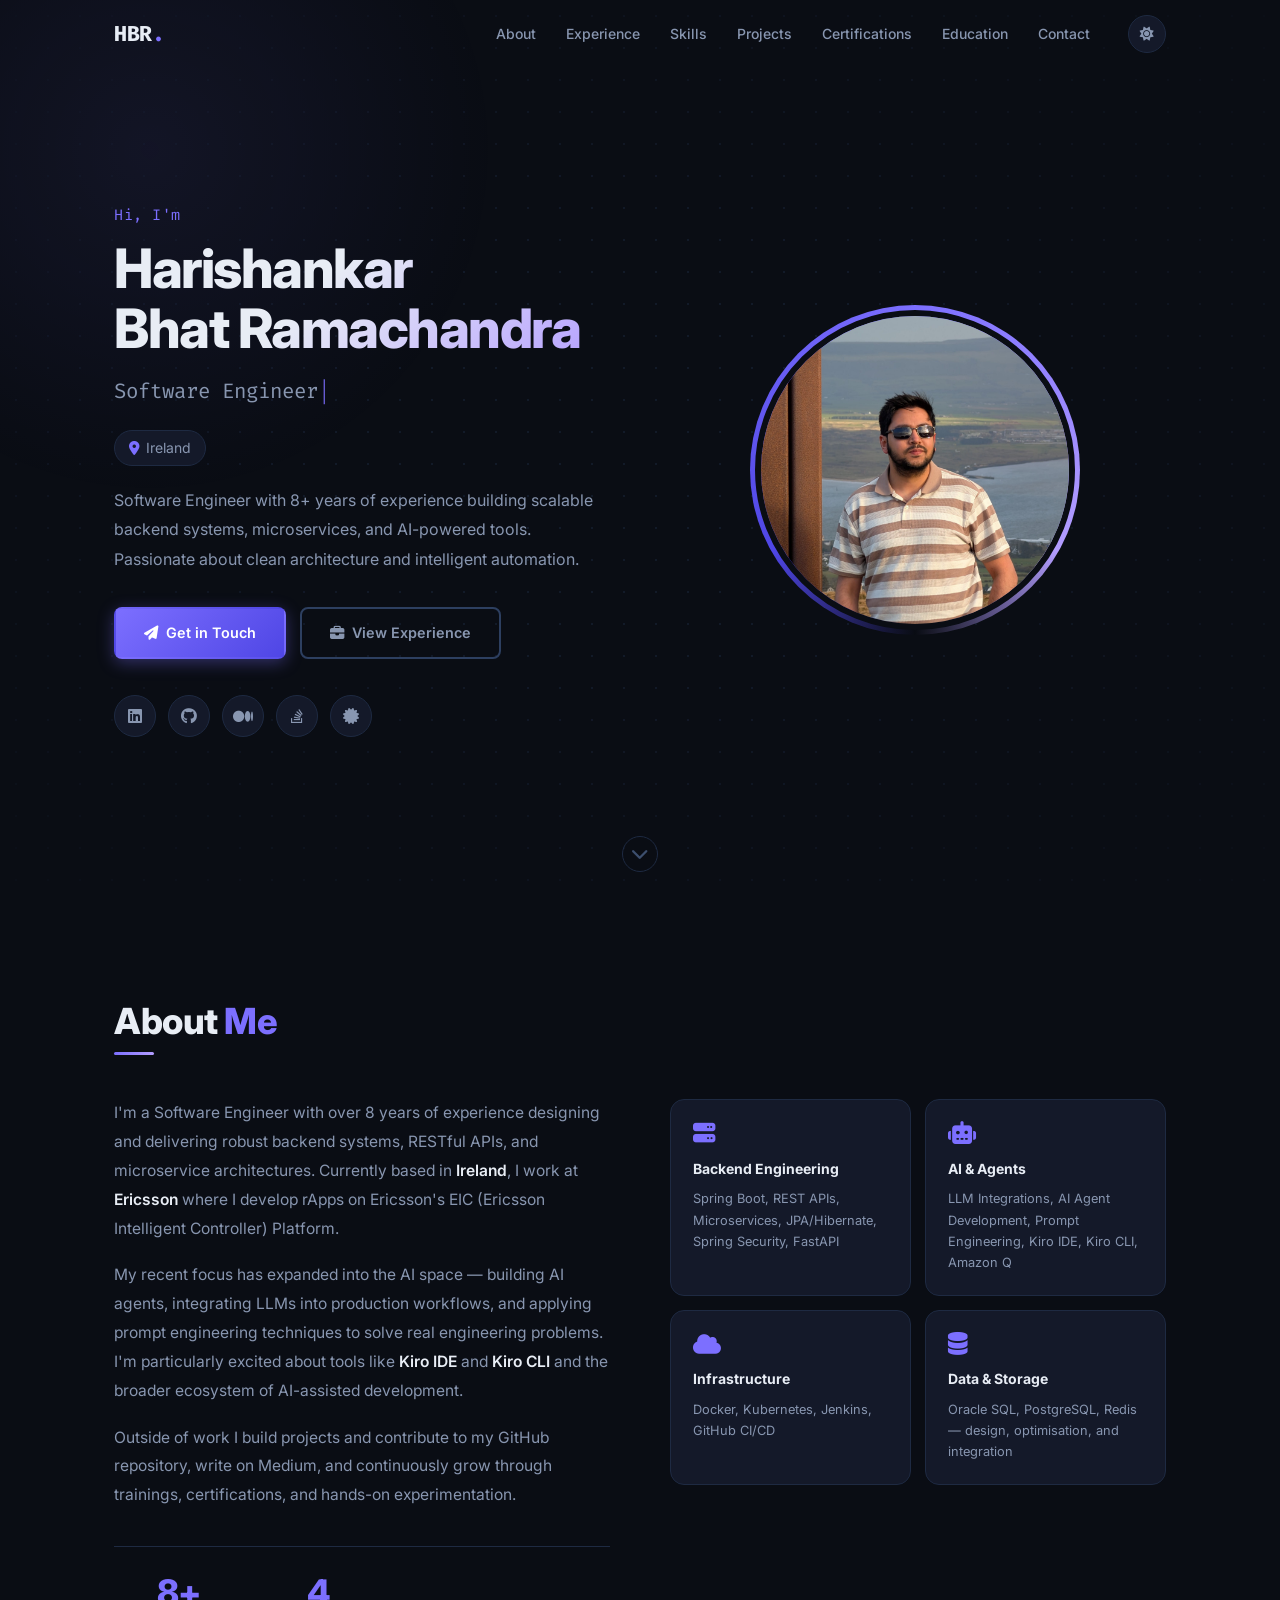
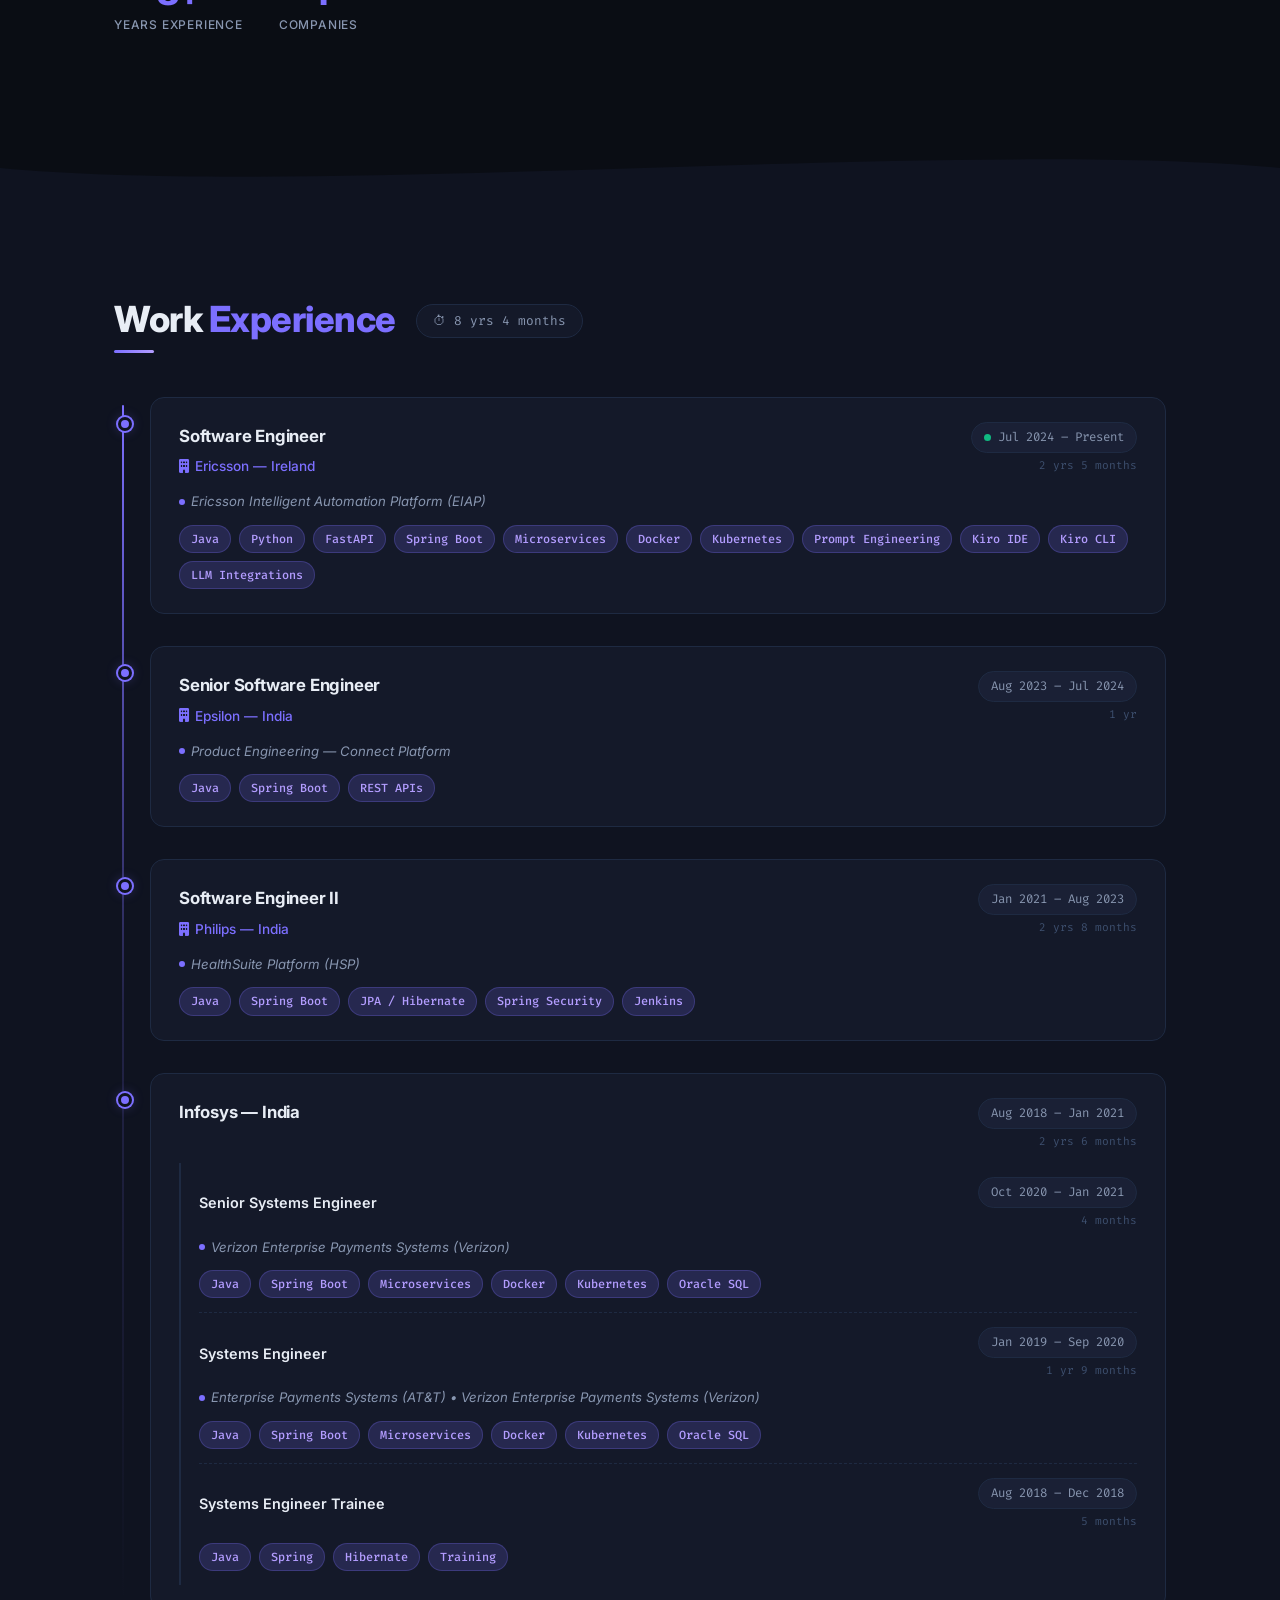
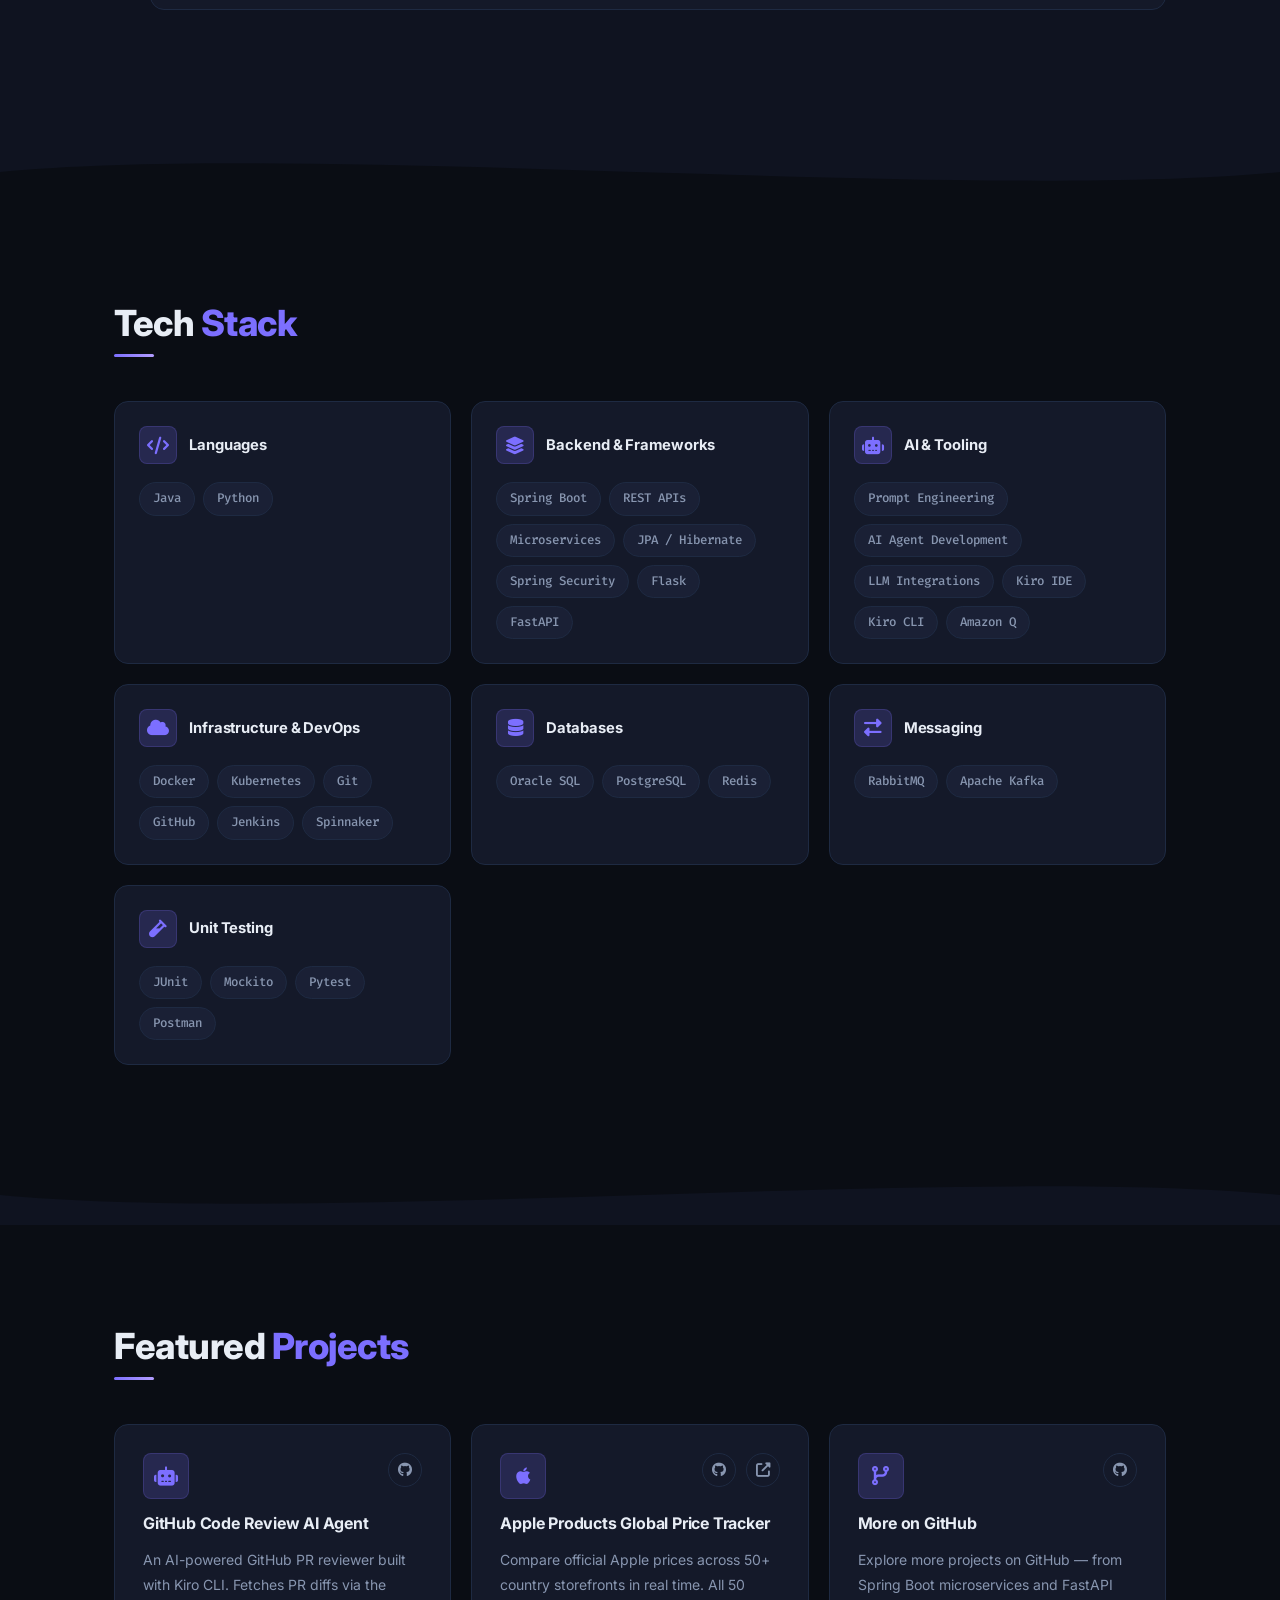
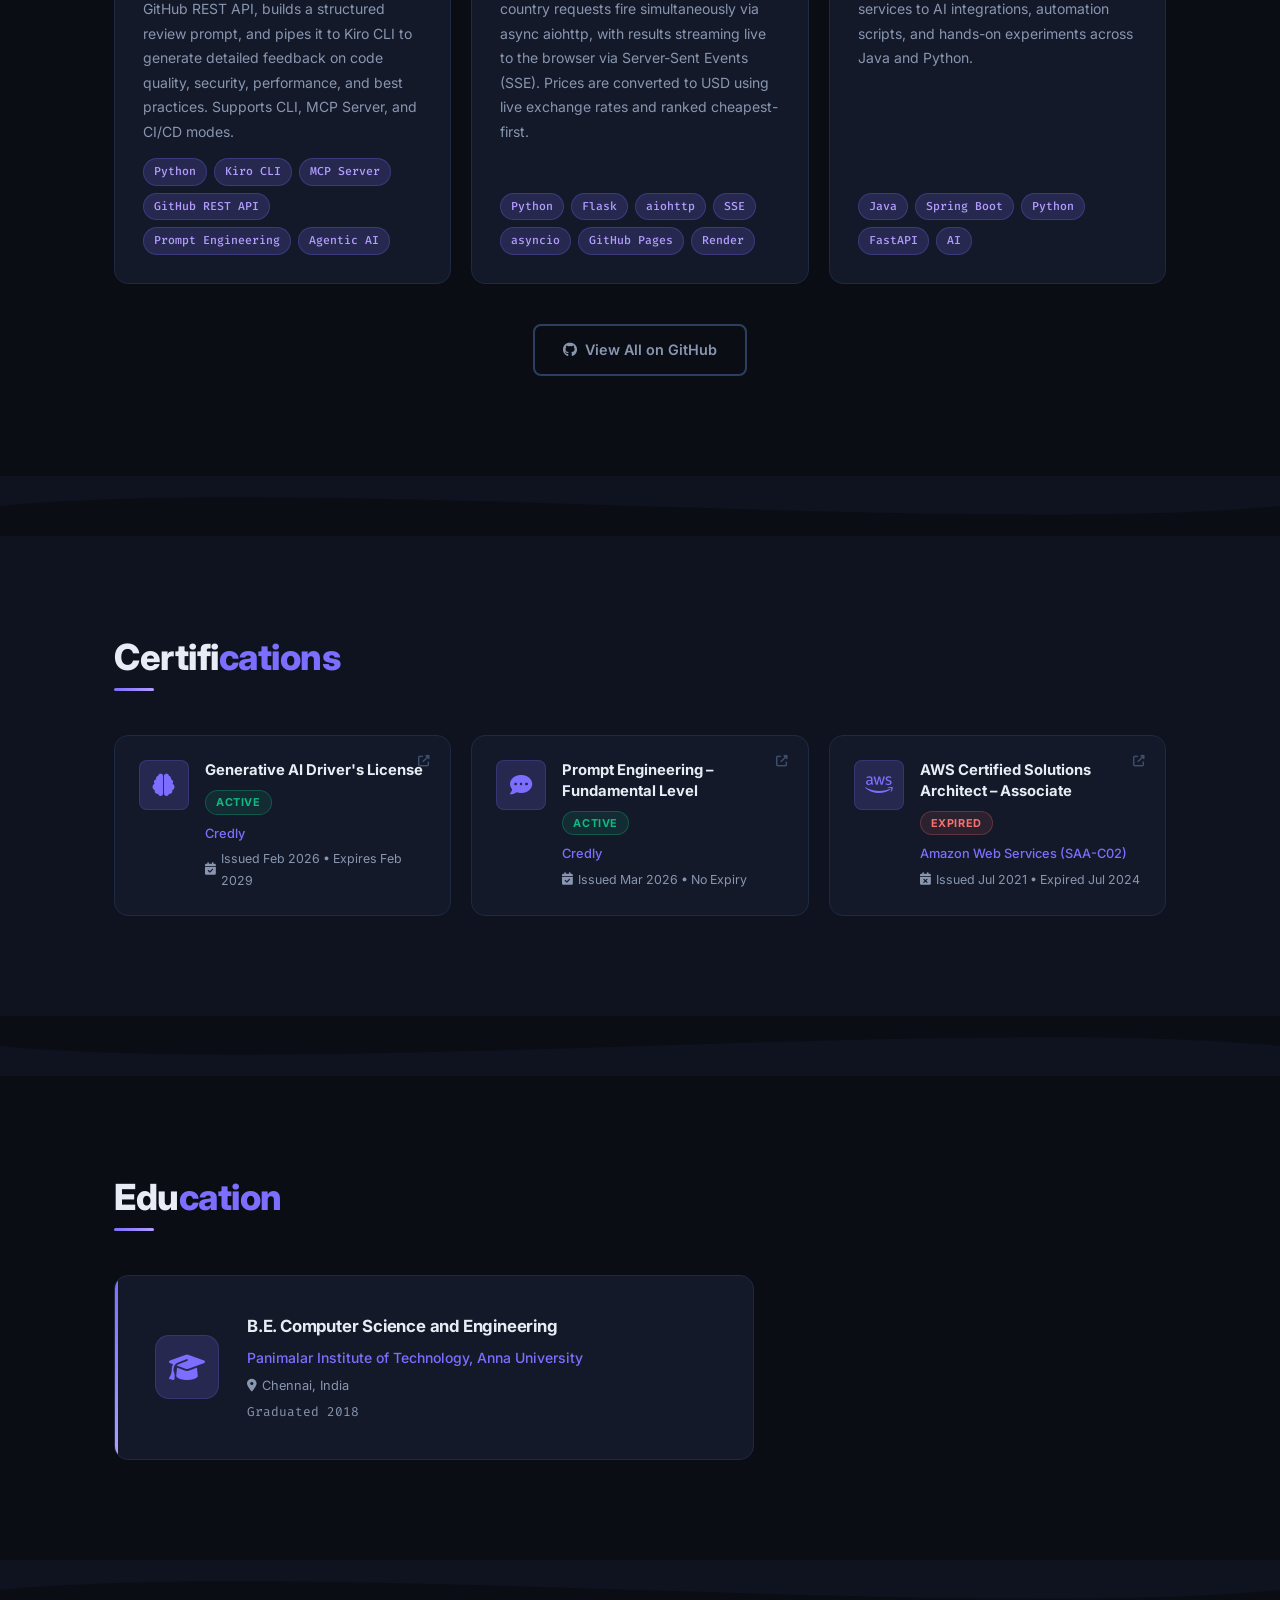
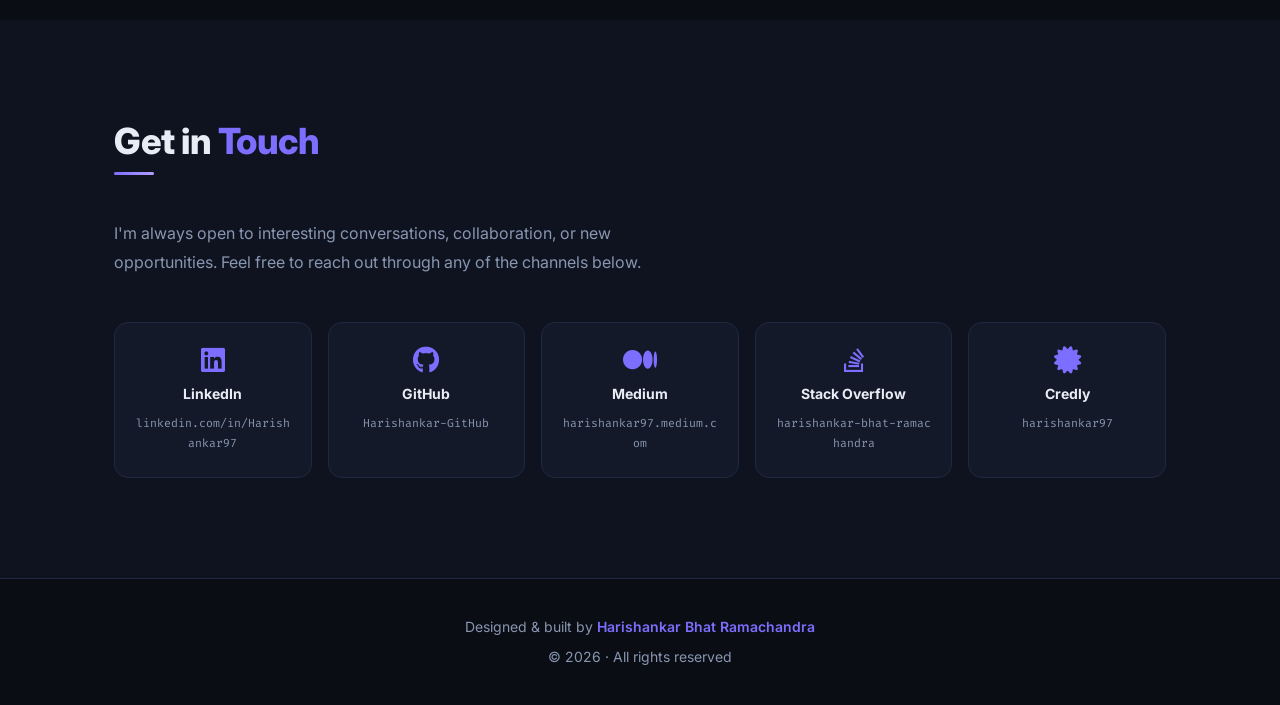
==== commit 19dcd5fc: "feat: major portfolio overhaul with projects, animations, SEO and accessibility improvements - Add c" ====
--- a/index.html
+++ b/index.html
@@ -3,17 +3,30 @@
 <head>
   <meta charset="UTF-8" />
   <meta name="viewport" content="width=device-width, initial-scale=1.0" />
-  <meta name="description" content="Harishankar Bhat Ramachandra — Software Engineer with 7+ years of experience in Backend Systems, Microservices, and AI Tools. Based in Ireland." />
+  <meta name="description" content="Harishankar Bhat Ramachandra — Software Engineer with 8+ years of experience in Backend Systems, Microservices, and AI Tools. Based in Ireland." />
   <meta name="author" content="Harishankar Bhat Ramachandra" />
   <meta name="keywords" content="Software Engineer, Backend, Microservices, AI, Java, Python, Spring Boot, Ireland" />
 
   <!-- Open Graph -->
   <meta property="og:title" content="Harishankar Bhat Ramachandra | Software Engineer" />
-  <meta property="og:description" content="Software Engineer with 7+ years of experience in Backend Systems, Microservices, and AI Tools." />
+  <meta property="og:description" content="Software Engineer with 8+ years of experience in Backend Systems, Microservices, and AI Tools." />
   <meta property="og:type" content="website" />
-  <meta property="og:image" content="profile_picture.jpg" />
+  <meta property="og:image" content="https://Harishankar-GitHub.github.io/profile_picture.jpg" />
+
+  <meta name="theme-color" content="#0a0d14" />
+  <meta name="theme-color" content="#f5f7ff" media="(prefers-color-scheme: light)" />
 
   <title>Harishankar Bhat Ramachandra | Software Engineer</title>
+
+  <!-- Canonical -->
+  <link rel="canonical" href="https://Harishankar-GitHub.github.io/" />
+
+  <!-- Preload above-fold image -->
+  <link rel="preload" as="image" href="profile_picture.jpg" />
+
+  <!-- Favicon -->
+  <link rel="icon" type="image/svg+xml" href="favicon.svg" />
+  <link rel="alternate icon" href="favicon.ico" />
 
   <!-- Fonts -->
   <link rel="preconnect" href="https://fonts.googleapis.com" />
@@ -39,6 +52,7 @@
         <li role="listitem"><a href="#about">About</a></li>
         <li role="listitem"><a href="#experience">Experience</a></li>
         <li role="listitem"><a href="#skills">Skills</a></li>
+        <li role="listitem"><a href="#projects">Projects</a></li>
         <li role="listitem"><a href="#certifications">Certifications</a></li>
         <li role="listitem"><a href="#education">Education</a></li>
         <li role="listitem"><a href="#contact">Contact</a></li>
@@ -70,7 +84,7 @@
           <span>Ireland</span>
         </p>
         <p class="hero-summary">
-          Software Engineer with 7+ years of experience building scalable backend systems,
+          Software Engineer with 8+ years of experience building scalable backend systems,
           microservices, and AI-powered tools. Passionate about clean architecture and
           intelligent automation.
         </p>
@@ -125,7 +139,7 @@
         <div class="about-grid">
           <div class="about-text">
             <p>
-              I'm a Software Engineer with over 7 years of experience designing and delivering
+              I'm a Software Engineer with over 8 years of experience designing and delivering
               robust backend systems, RESTful APIs, and microservice architectures. Currently
               based in <strong>Ireland</strong>, I work at <strong>Ericsson</strong> where I
               develop rApps on Ericsson's EIC (Ericsson Intelligent Controller) Platform.
@@ -144,7 +158,7 @@
             </p>
             <div class="about-stats" role="list" aria-label="Career statistics">
               <div class="stat" role="listitem">
-                <span class="stat-number" aria-label="7 plus years">7+</span>
+                <span class="stat-number" aria-label="8 plus years">8+</span>
                 <span class="stat-label">Years Experience</span>
               </div>
               <div class="stat" role="listitem">
@@ -179,6 +193,13 @@
       </div>
     </section>
 
+    <!-- Divider -->
+    <div class="section-divider" aria-hidden="true">
+      <svg viewBox="0 0 1440 60" preserveAspectRatio="none" xmlns="http://www.w3.org/2000/svg">
+        <path d="M0,30 C360,60 1080,0 1440,30 L1440,60 L0,60 Z" fill="var(--bg-alt)"/>
+      </svg>
+    </div>
+
     <!-- ===== EXPERIENCE ===== -->
     <section class="section section-alt" id="experience" aria-labelledby="experience-heading">
       <div class="container">
@@ -196,7 +217,12 @@
                   <h3 class="job-title">Software Engineer</h3>
                   <p class="company"><i class="fas fa-building" aria-hidden="true"></i> Ericsson &mdash; Ireland</p>
                 </div>
-                <time class="timeline-date" datetime="2024-07">Jul 2024 – Present</time>
+              <div class="date-wrap">
+                <time class="timeline-date current-role" datetime="2024-07">
+                  <span class="live-dot" aria-hidden="true"></span>Jul 2024 – Present
+                </time>
+                <span class="role-duration" data-start="2024-07" data-end="present"></span>
+              </div>
               </header>
               <p class="team-name">Ericsson Intelligent Automation Platform (EIAP)</p>
               <ul class="job-tags" aria-label="Technologies used">
@@ -215,7 +241,10 @@
                   <h3 class="job-title">Senior Software Engineer</h3>
                   <p class="company"><i class="fas fa-building" aria-hidden="true"></i> Epsilon &mdash; India</p>
                 </div>
+              <div class="date-wrap">
                 <time class="timeline-date" datetime="2023-08">Aug 2023 – Jul 2024</time>
+                <span class="role-duration" data-start="2023-08" data-end="2024-07"></span>
+              </div>
               </header>
               <p class="team-name">Product Engineering — Connect Platform</p>
               <ul class="job-tags" aria-label="Technologies used">
@@ -232,7 +261,10 @@
                   <h3 class="job-title">Software Engineer II</h3>
                   <p class="company"><i class="fas fa-building" aria-hidden="true"></i> Philips &mdash; India</p>
                 </div>
+              <div class="date-wrap">
                 <time class="timeline-date" datetime="2021-01">Jan 2021 – Aug 2023</time>
+                <span class="role-duration" data-start="2021-01" data-end="2023-08"></span>
+              </div>
               </header>
               <p class="team-name">HealthSuite Platform (HSP)</p>
               <ul class="job-tags" aria-label="Technologies used">
@@ -248,14 +280,20 @@
                 <div>
                   <h3 class="job-title">Infosys &mdash; India</h3>
                 </div>
+              <div class="date-wrap">
                 <time class="timeline-date" datetime="2018-08">Aug 2018 – Jan 2021</time>
+                <span class="role-duration" data-start="2018-08" data-end="2021-01"></span>
+              </div>
               </header>
               <div class="sub-roles">
 
                 <div class="sub-role">
                   <div class="sub-role-header">
-                    <span class="sub-role-title">Senior Systems Engineer</span>
+                  <span class="sub-role-title">Senior Systems Engineer</span>
+                  <div class="date-wrap">
                     <time class="timeline-date" datetime="2020-10">Oct 2020 – Jan 2021</time>
+                    <span class="role-duration" data-start="2020-10" data-end="2021-01"></span>
+                  </div>
                   </div>
                   <p class="team-name">Verizon Enterprise Payments Systems (Verizon)</p>
                   <ul class="job-tags" aria-label="Technologies used">
@@ -265,8 +303,11 @@
 
                 <div class="sub-role">
                   <div class="sub-role-header">
-                    <span class="sub-role-title">Systems Engineer</span>
+                  <span class="sub-role-title">Systems Engineer</span>
+                  <div class="date-wrap">
                     <time class="timeline-date" datetime="2019-01">Jan 2019 – Sep 2020</time>
+                    <span class="role-duration" data-start="2019-01" data-end="2020-09"></span>
+                  </div>
                   </div>
                   <p class="team-name">Enterprise Payments Systems (AT&amp;T) &bull; Verizon Enterprise Payments Systems (Verizon)</p>
                   <ul class="job-tags" aria-label="Technologies used">
@@ -276,8 +317,11 @@
 
                 <div class="sub-role">
                   <div class="sub-role-header">
-                    <span class="sub-role-title">Systems Engineer Trainee</span>
+                  <span class="sub-role-title">Systems Engineer Trainee</span>
+                  <div class="date-wrap">
                     <time class="timeline-date" datetime="2018-08">Aug 2018 – Dec 2018</time>
+                    <span class="role-duration" data-start="2018-08" data-end="2018-12"></span>
+                  </div>
                   </div>
                   <ul class="job-tags" aria-label="Technologies used">
                     <li>Java</li><li>Spring</li><li>Hibernate</li><li>Training</li>
@@ -291,6 +335,13 @@
         </ol>
       </div>
     </section>
+
+    <!-- Divider -->
+    <div class="section-divider alt" aria-hidden="true">
+      <svg viewBox="0 0 1440 60" preserveAspectRatio="none" xmlns="http://www.w3.org/2000/svg">
+        <path d="M0,30 C360,0 1080,60 1440,30 L1440,60 L0,60 Z" fill="var(--bg)"/>
+      </svg>
+    </div>
 
     <!-- ===== SKILLS ===== -->
     <section class="section" id="skills" aria-labelledby="skills-heading">
@@ -394,6 +445,115 @@
         </div>
       </div>
     </section>
+
+    <!-- Divider -->
+    <div class="section-divider" aria-hidden="true">
+      <svg viewBox="0 0 1440 60" preserveAspectRatio="none" xmlns="http://www.w3.org/2000/svg">
+        <path d="M0,30 C360,60 1080,0 1440,30 L1440,60 L0,60 Z" fill="var(--bg-alt)"/>
+      </svg>
+    </div>
+
+    <!-- ===== PROJECTS ===== -->
+    <section class="section" id="projects" aria-labelledby="projects-heading">
+      <div class="container">
+        <h2 class="section-title" id="projects-heading">Featured <span>Projects</span></h2>
+        <div class="projects-grid">
+
+          <article class="project-card" data-aos>
+            <div class="project-card-header">
+              <div class="project-icon"><i class="fas fa-robot" aria-hidden="true"></i></div>
+              <div class="project-links">
+                <a href="https://github.com/Harishankar-GitHub/GitHub-Code-Review-Agent" target="_blank" rel="noopener noreferrer" aria-label="View on GitHub">
+                  <i class="fab fa-github" aria-hidden="true"></i>
+                </a>
+              </div>
+            </div>
+            <h3 class="project-title">GitHub Code Review AI Agent</h3>
+            <p class="project-desc">
+              An AI-powered GitHub PR reviewer built with Kiro CLI. Fetches PR diffs via the
+              GitHub REST API, builds a structured review prompt, and pipes it to Kiro CLI to
+              generate detailed feedback on code quality, security, performance, and best
+              practices. Supports CLI, MCP Server, and CI/CD modes.
+            </p>
+            <ul class="project-tags" aria-label="Technologies used">
+              <li>Python</li>
+              <li>Kiro CLI</li>
+              <li>MCP Server</li>
+              <li>GitHub REST API</li>
+              <li>Prompt Engineering</li>
+              <li>Agentic AI</li>
+            </ul>
+          </article>
+
+          <article class="project-card" data-aos>
+            <div class="project-card-header">
+              <div class="project-icon"><i class="fab fa-apple" aria-hidden="true"></i></div>
+              <div class="project-links">
+                <a href="https://github.com/Harishankar-GitHub/Apple-Products-Global-Price-Tracker" target="_blank" rel="noopener noreferrer" aria-label="View on GitHub">
+                  <i class="fab fa-github" aria-hidden="true"></i>
+                </a>
+                <a href="https://harishankar-github.github.io/Apple-Products-Global-Price-Tracker/" target="_blank" rel="noopener noreferrer" aria-label="View live demo">
+                  <i class="fas fa-external-link-alt" aria-hidden="true"></i>
+                </a>
+              </div>
+            </div>
+            <h3 class="project-title">Apple Products Global Price Tracker</h3>
+            <p class="project-desc">
+              Compare official Apple prices across 50+ country storefronts in real time.
+              All 50 country requests fire simultaneously via async aiohttp, with results
+              streaming live to the browser via Server-Sent Events (SSE). Prices are converted
+              to USD using live exchange rates and ranked cheapest-first.
+            </p>
+            <ul class="project-tags" aria-label="Technologies used">
+              <li>Python</li>
+              <li>Flask</li>
+              <li>aiohttp</li>
+              <li>SSE</li>
+              <li>asyncio</li>
+              <li>GitHub Pages</li>
+              <li>Render</li>
+            </ul>
+          </article>
+
+          <article class="project-card" data-aos>
+            <div class="project-card-header">
+              <div class="project-icon"><i class="fas fa-code-branch" aria-hidden="true"></i></div>
+              <div class="project-links">
+                <a href="https://github.com/Harishankar-GitHub" target="_blank" rel="noopener noreferrer" aria-label="View all projects on GitHub">
+                  <i class="fab fa-github" aria-hidden="true"></i>
+                </a>
+              </div>
+            </div>
+            <h3 class="project-title">More on GitHub</h3>
+            <p class="project-desc">
+              Explore more projects on GitHub — from Spring Boot microservices and FastAPI
+              services to AI integrations, automation scripts, and hands-on experiments
+              across Java and Python.
+            </p>
+            <ul class="project-tags" aria-label="Technologies used">
+              <li>Java</li>
+              <li>Spring Boot</li>
+              <li>Python</li>
+              <li>FastAPI</li>
+              <li>AI</li>
+            </ul>
+          </article>
+
+        </div>
+        <div class="projects-cta">
+          <a href="https://github.com/Harishankar-GitHub" target="_blank" rel="noopener noreferrer" class="btn btn-outline">
+            <i class="fab fa-github" aria-hidden="true"></i> View All on GitHub
+          </a>
+        </div>
+      </div>
+    </section>
+
+    <!-- Divider -->
+    <div class="section-divider alt" aria-hidden="true">
+      <svg viewBox="0 0 1440 60" preserveAspectRatio="none" xmlns="http://www.w3.org/2000/svg">
+        <path d="M0,30 C360,0 1080,60 1440,30 L1440,60 L0,60 Z" fill="var(--bg)"/>
+      </svg>
+    </div>
 
     <!-- ===== CERTIFICATIONS ===== -->
     <section class="section section-alt" id="certifications" aria-labelledby="cert-heading">
@@ -452,6 +612,13 @@
         </div>
       </div>
     </section>
+
+    <!-- Divider -->
+    <div class="section-divider" aria-hidden="true">
+      <svg viewBox="0 0 1440 60" preserveAspectRatio="none" xmlns="http://www.w3.org/2000/svg">
+        <path d="M0,30 C360,60 1080,0 1440,30 L1440,60 L0,60 Z" fill="var(--bg-alt)"/>
+      </svg>
+    </div>
 
     <!-- ===== EDUCATION ===== -->
     <section class="section" id="education" aria-labelledby="edu-heading">
@@ -472,6 +639,13 @@
       </div>
     </section>
 
+    <!-- Divider -->
+    <div class="section-divider alt" aria-hidden="true">
+      <svg viewBox="0 0 1440 60" preserveAspectRatio="none" xmlns="http://www.w3.org/2000/svg">
+        <path d="M0,30 C360,0 1080,60 1440,30 L1440,60 L0,60 Z" fill="var(--bg)"/>
+      </svg>
+    </div>
+
     <!-- ===== CONTACT ===== -->
     <section class="section section-alt" id="contact" aria-labelledby="contact-heading">
       <div class="container">
--- a/style.css
+++ b/style.css
@@ -254,7 +254,7 @@
   font-size: 0.875rem;
   font-weight: 500;
   color: var(--text-muted);
-  transition: all var(--transition);
+  transition: color var(--transition), background var(--transition);
   position: relative;
 }
 .nav-links a::after {
@@ -267,16 +267,18 @@
   height: 2px;
   background: var(--accent);
   border-radius: 1px;
-  transition: transform var(--transition);
+  transition: transform 0.3s cubic-bezier(0.34, 1.56, 0.64, 1), opacity var(--transition);
+  opacity: 0;
 }
 .nav-links a:hover,
 .nav-links a.active {
   color: var(--accent);
   background: var(--accent-glow);
 }
-.nav-links a.active::after,
-.nav-links a:hover::after {
+.nav-links a:hover::after,
+.nav-links a.active::after {
   transform: translateX(-50%) scaleX(1);
+  opacity: 1;
 }
 .theme-toggle {
   background: var(--surface);
@@ -332,6 +334,19 @@
   max-width: 1100px;
   margin-inline: auto;
   position: relative;
+}
+/* Dot grid background */
+.hero::after {
+  content: '';
+  position: fixed;
+  inset: 0;
+  background-image: radial-gradient(circle, var(--border) 1px, transparent 1px);
+  background-size: 32px 32px;
+  pointer-events: none;
+  z-index: -1;
+  opacity: 0.45;
+  mask-image: radial-gradient(ellipse 80% 80% at 50% 50%, black 30%, transparent 100%);
+  -webkit-mask-image: radial-gradient(ellipse 80% 80% at 50% 50%, black 30%, transparent 100%);
 }
 .hero-bg-glow {
   position: fixed;
@@ -361,6 +376,7 @@
   line-height: 1.1;
   margin-bottom: 16px;
   letter-spacing: -1.5px;
+  color: var(--text); /* Firefox fallback */
   background: linear-gradient(135deg, var(--text) 40%, var(--accent-2));
   -webkit-background-clip: text;
   -webkit-text-fill-color: transparent;
@@ -587,6 +603,43 @@
   position: relative;
 }
 
+/* Current role indicator */
+.current-role {
+  display: inline-flex;
+  align-items: center;
+  gap: 7px;
+  background: rgba(16, 185, 129, 0.1);
+  border-color: rgba(16, 185, 129, 0.3);
+  color: var(--green);
+}
+.live-dot {
+  width: 7px;
+  height: 7px;
+  border-radius: 50%;
+  background: var(--green);
+  flex-shrink: 0;
+  animation: pulse-dot 2s ease-in-out infinite;
+}
+@keyframes pulse-dot {
+  0%, 100% { box-shadow: 0 0 0 0 rgba(16, 185, 129, 0.6); }
+  50%       { box-shadow: 0 0 0 5px rgba(16, 185, 129, 0); }
+}
+
+/* Section dividers */
+.section-divider {
+  position: relative;
+  height: 60px;
+  overflow: hidden;
+  background: var(--bg);
+}
+.section-divider.alt { background: var(--bg-alt); }
+.section-divider svg {
+  position: absolute;
+  bottom: 0;
+  width: 100%;
+  height: 100%;
+}
+
 /* ── Experience / Timeline ─────────────────────────────────── */
 .section-title-row {
   display: flex;
@@ -761,6 +814,7 @@
 .sub-role-header {
   display: flex;
   align-items: center;
+  justify-content: space-between;
   gap: 10px;
   flex-wrap: wrap;
   margin-bottom: 6px;
@@ -770,9 +824,18 @@
   font-weight: 600;
   color: var(--text);
 }
-.sub-role-header .timeline-date {
-  font-size: 0.72rem;
-  padding: 2px 10px;
+.date-wrap {
+  display: flex;
+  flex-direction: column;
+  align-items: flex-end;
+  gap: 3px;
+  flex-shrink: 0;
+}
+.role-duration {
+  font-size: 0.7rem;
+  color: var(--text-dim);
+  font-family: var(--font-mono);
+  text-align: right;
 }
 
 /* ── Skills ────────────────────────────────────────────────── */
@@ -857,6 +920,117 @@
   color: var(--accent-2);
   border-color: rgba(124, 111, 255, 0.4);
   transform: translateY(-1px);
+}
+
+/* ── Projects ──────────────────────────────────────────────── */
+.projects-grid {
+  display: grid;
+  grid-template-columns: repeat(auto-fill, minmax(300px, 1fr));
+  gap: 20px;
+  margin-bottom: 40px;
+}
+.project-card {
+  background: var(--surface);
+  border: 1px solid var(--border);
+  border-radius: var(--radius);
+  padding: 28px;
+  display: flex;
+  flex-direction: column;
+  gap: 14px;
+  transition: all var(--transition);
+  opacity: 0;
+  transform: translateY(24px);
+  position: relative;
+  overflow: hidden;
+}
+.project-card::before {
+  content: '';
+  position: absolute;
+  top: 0;
+  left: 0;
+  right: 0;
+  height: 2px;
+  background: linear-gradient(90deg, var(--accent), var(--accent-2));
+  transform: scaleX(0);
+  transform-origin: left;
+  transition: transform var(--transition);
+}
+.project-card.visible { opacity: 1; transform: translateY(0); }
+.project-card:hover {
+  border-color: var(--border-hover);
+  box-shadow: var(--shadow-accent);
+  transform: translateY(-6px);
+}
+.project-card:hover::before { transform: scaleX(1); }
+.project-card-header {
+  display: flex;
+  justify-content: space-between;
+  align-items: flex-start;
+}
+.project-icon {
+  width: 46px;
+  height: 46px;
+  background: var(--accent-glow);
+  border-radius: var(--radius-sm);
+  display: flex;
+  align-items: center;
+  justify-content: center;
+  font-size: 1.2rem;
+  color: var(--accent);
+  border: 1px solid rgba(124, 111, 255, 0.2);
+}
+.project-links {
+  display: flex;
+  gap: 10px;
+}
+.project-links a {
+  width: 34px;
+  height: 34px;
+  border-radius: 50%;
+  border: 1px solid var(--border);
+  display: flex;
+  align-items: center;
+  justify-content: center;
+  color: var(--text-muted);
+  font-size: 0.9rem;
+  transition: all var(--transition);
+}
+.project-links a:hover {
+  color: var(--accent);
+  border-color: var(--accent);
+  background: var(--accent-glow);
+}
+.project-title {
+  font-size: 1rem;
+  font-weight: 700;
+  letter-spacing: -0.2px;
+  line-height: 1.3;
+}
+.project-desc {
+  font-size: 0.875rem;
+  color: var(--text-muted);
+  line-height: 1.75;
+  flex: 1;
+}
+.project-tags {
+  display: flex;
+  flex-wrap: wrap;
+  gap: 7px;
+  margin-top: auto;
+}
+.project-tags li {
+  font-size: 0.72rem;
+  padding: 3px 10px;
+  border-radius: 20px;
+  background: var(--accent-glow);
+  color: var(--accent-2);
+  border: 1px solid rgba(124, 111, 255, 0.25);
+  font-family: var(--font-mono);
+  font-weight: 500;
+}
+.projects-cta {
+  text-align: center;
+  margin-top: 8px;
 }
 
 /* ── Certifications ────────────────────────────────────────── */
@@ -1176,7 +1350,9 @@
     top: 68px;
     left: 0;
     right: 0;
-    background: var(--bg);
+    background: rgba(10, 13, 20, 0.97);
+    backdrop-filter: blur(24px);
+    -webkit-backdrop-filter: blur(24px);
     border-bottom: 1px solid var(--border);
     flex-direction: column;
     padding: 16px 24px 24px;
@@ -1184,7 +1360,9 @@
     transform: translateY(-110%);
     transition: transform var(--transition-lg);
     z-index: 999;
-    backdrop-filter: blur(20px);
+  }
+  [data-theme="light"] .nav-links {
+    background: rgba(245, 247, 255, 0.97);
   }
   .nav-links.open { transform: translateY(0); }
   .nav-links a { padding: 10px 16px; }
@@ -1215,3 +1393,55 @@
   }
   html { scroll-behavior: auto; }
 }
+
+/* ── Print Stylesheet ──────────────────────────────────────── */
+@media print {
+  *,
+  *::before,
+  *::after {
+    background: #fff !important;
+    color: #000 !important;
+    box-shadow: none !important;
+    text-shadow: none !important;
+    animation: none !important;
+    transition: none !important;
+  }
+  .navbar,
+  .back-to-top,
+  .scroll-down,
+  .hero-bg-glow,
+  .hero-photo-ring,
+  .skip-link,
+  .hero-cta,
+  .hero-socials,
+  .contact-links,
+  .projects-cta { display: none !important; }
+  body { font-size: 12pt; line-height: 1.6; }
+  .hero { min-height: unset; display: block; padding: 24pt 0; }
+  .hero-name {
+    -webkit-text-fill-color: #000 !important;
+    background: none !important;
+    color: #000 !important;
+    font-size: 24pt;
+  }
+  .section, .section-alt { padding: 24pt 0; background: #fff !important; }
+  .section-title span { color: #000 !important; }
+  .section-title::after { display: none; }
+  .timeline-content,
+  .skill-category,
+  .cert-card,
+  .highlight-card,
+  .edu-card,
+  .project-card {
+    border: 1px solid #ccc !important;
+    break-inside: avoid;
+    page-break-inside: avoid;
+  }
+  .timeline-item { opacity: 1 !important; transform: none !important; }
+  .skill-category { opacity: 1 !important; transform: none !important; }
+  .cert-card { opacity: 1 !important; transform: none !important; }
+  a[href]::after { content: ' (' attr(href) ')'; font-size: 9pt; color: #555; }
+  a[href^="#"]::after,
+  .nav-links a::after { content: none; }
+  .footer { border-top: 1px solid #ccc; padding: 12pt 0; text-align: center; }
+}
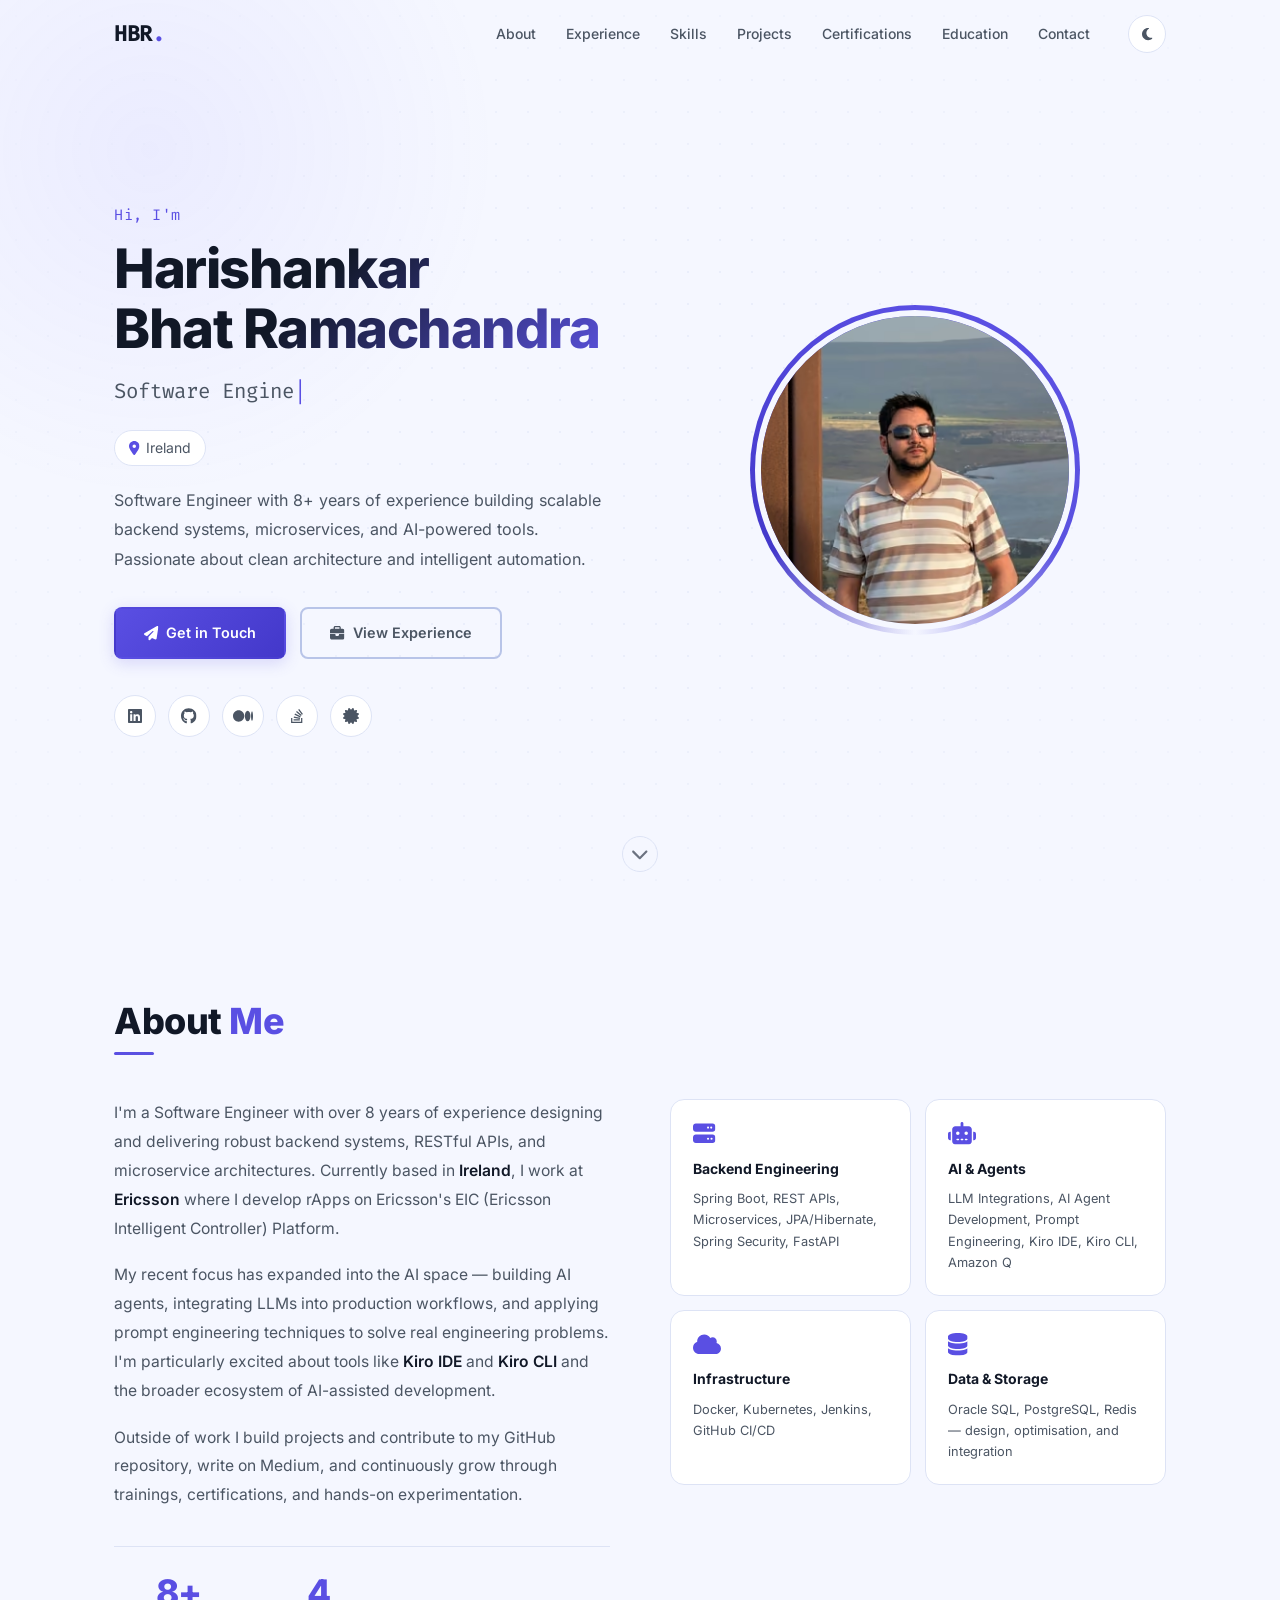
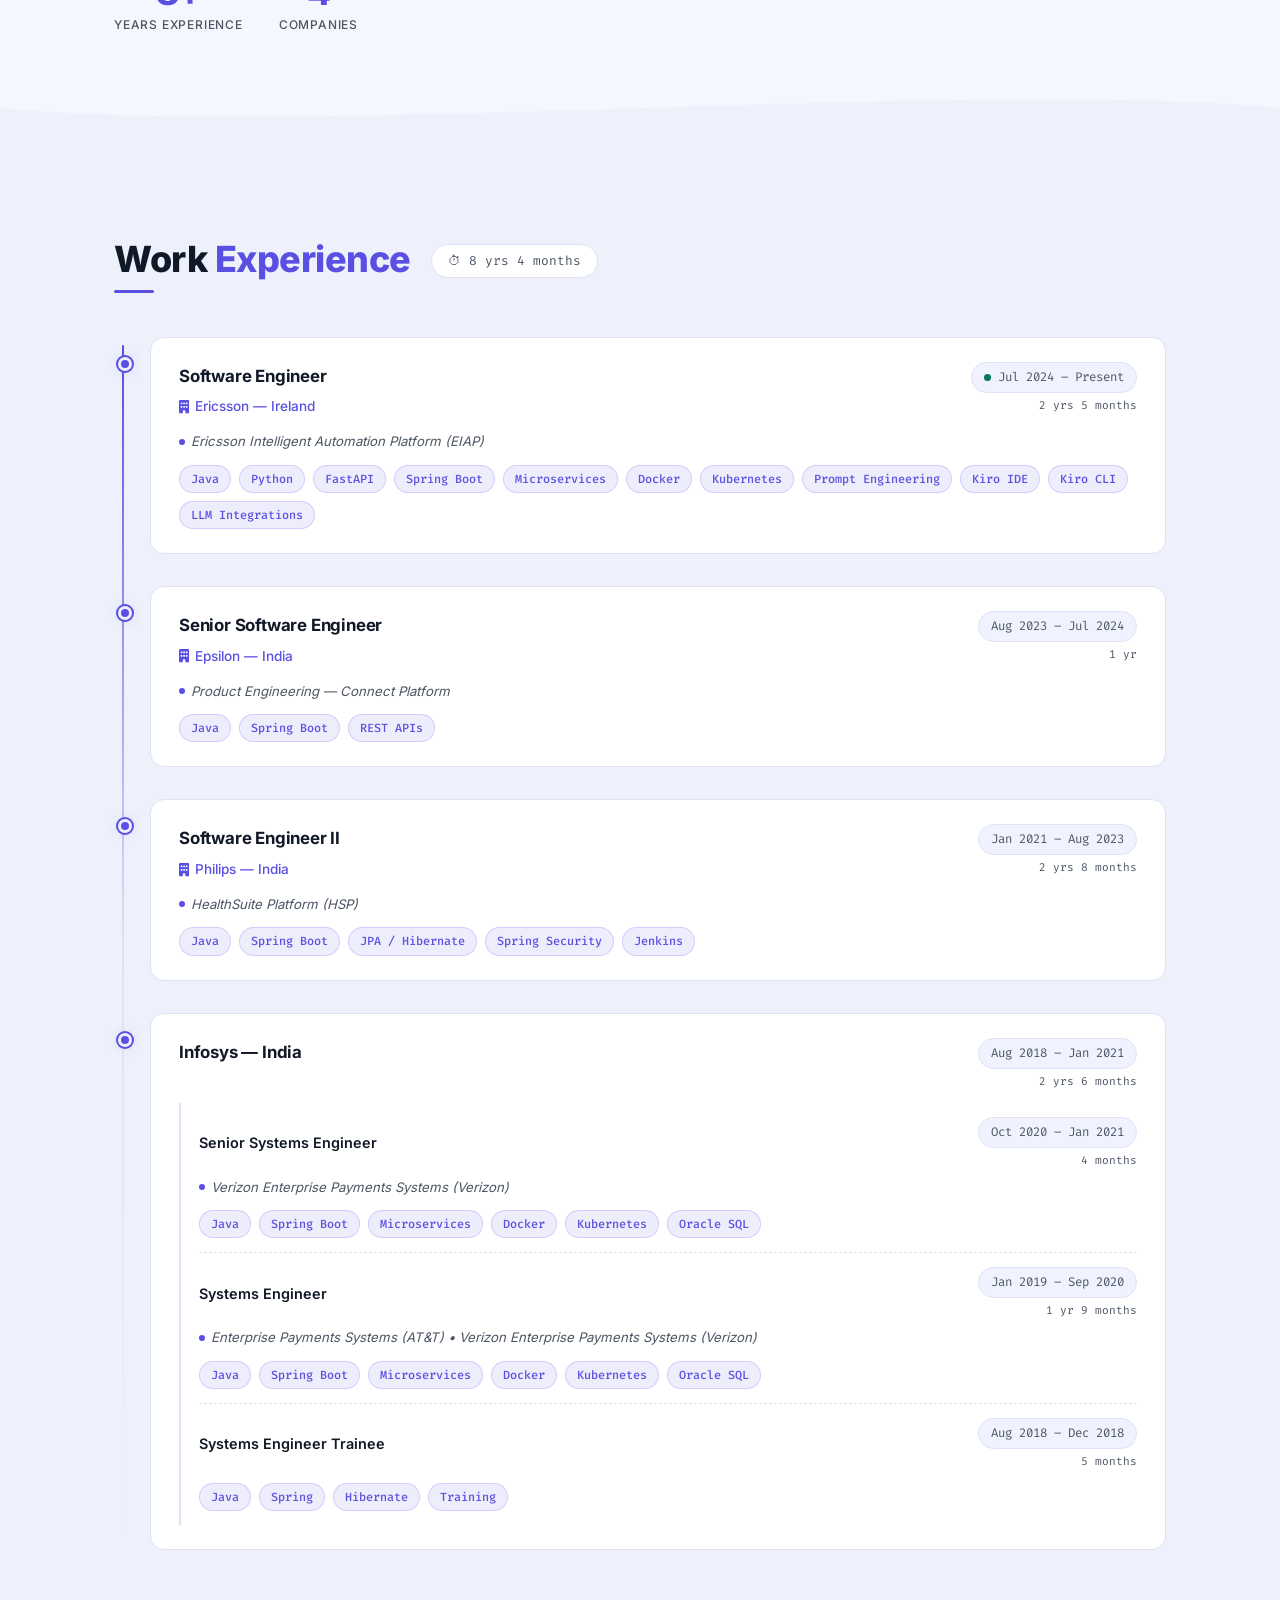
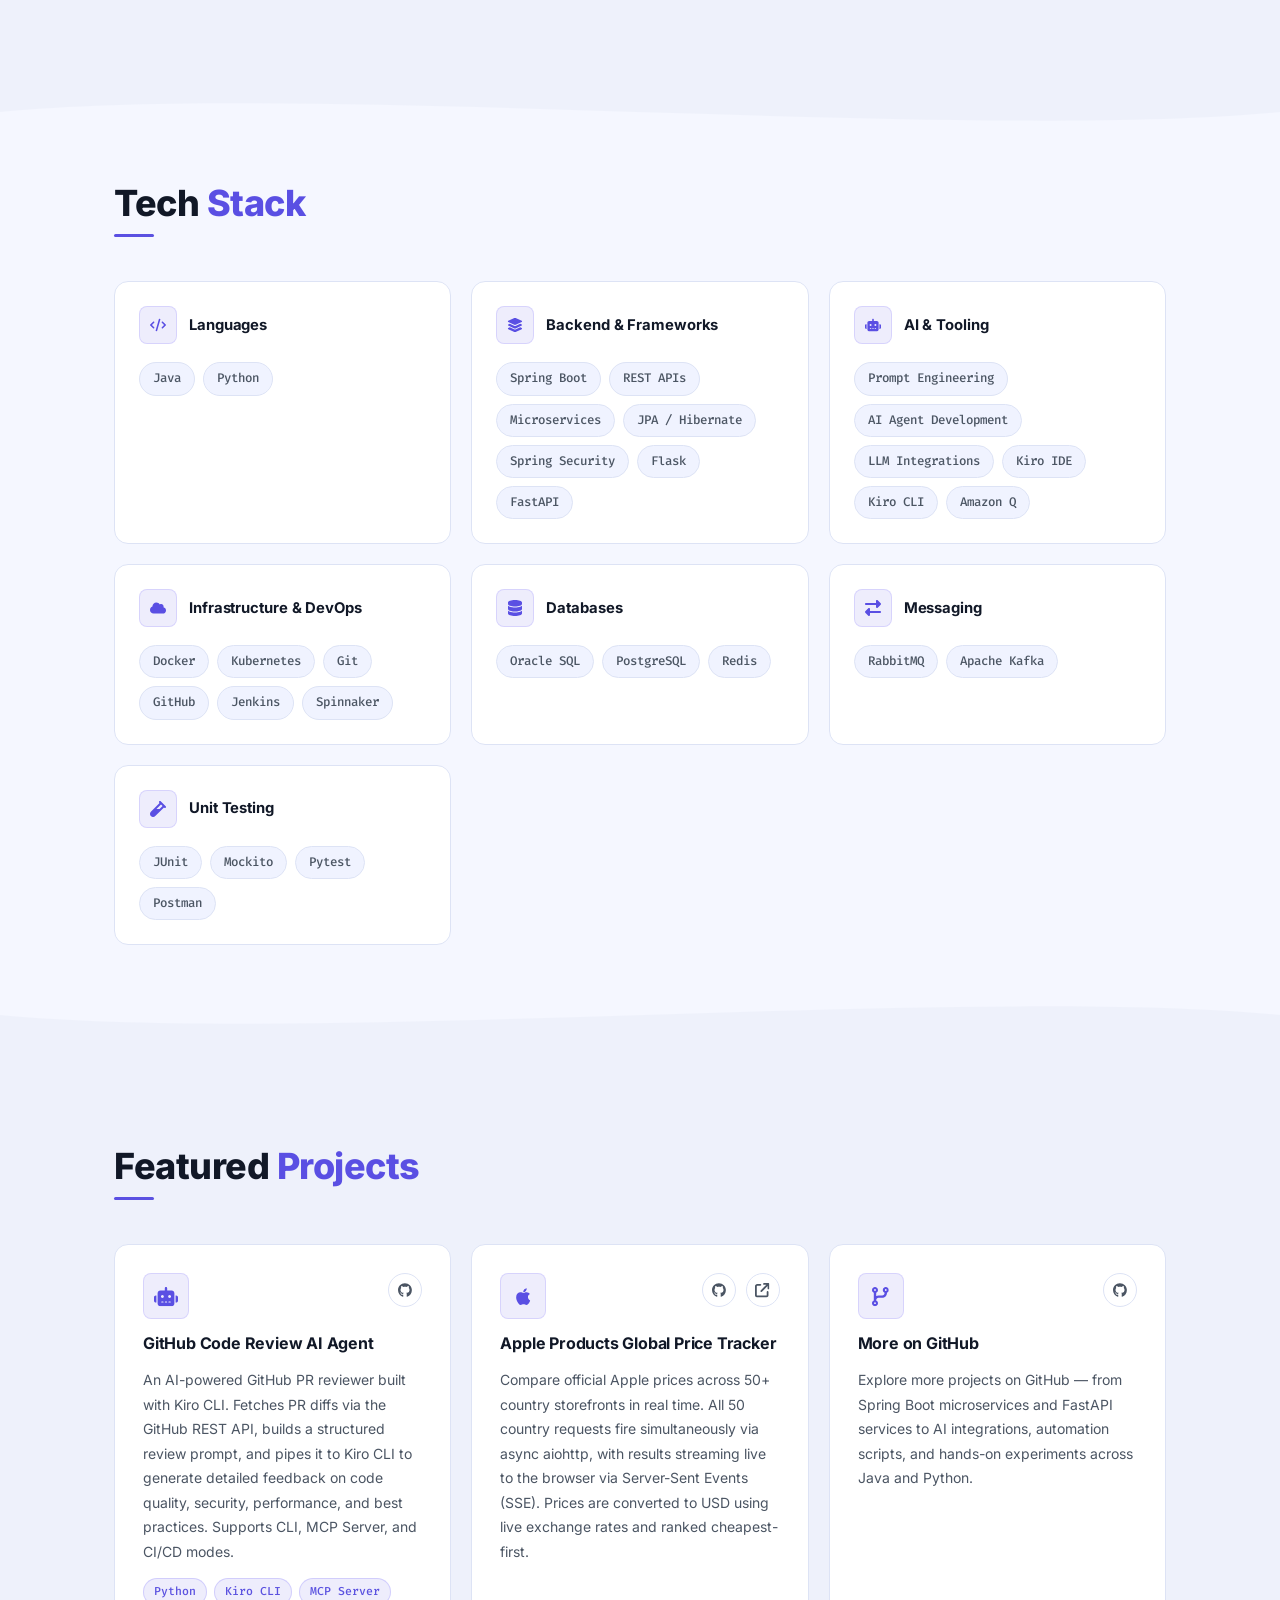
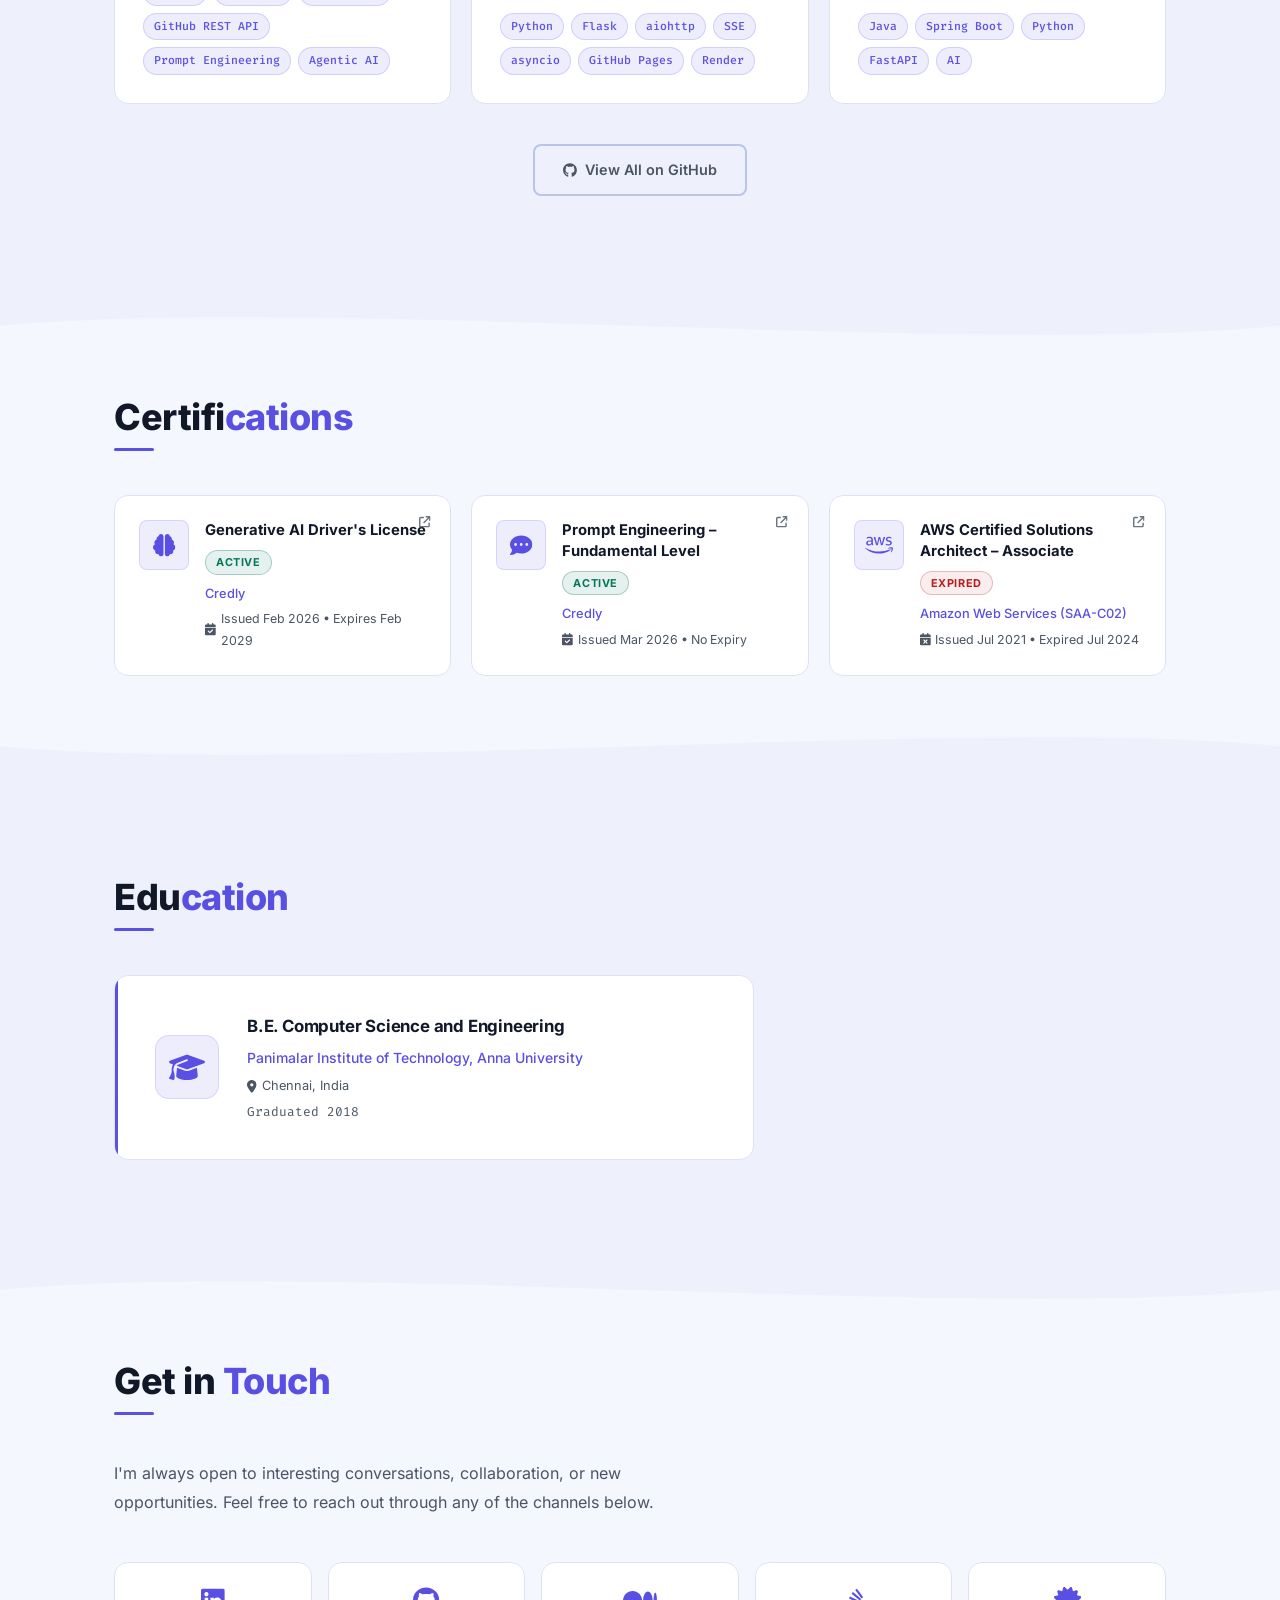
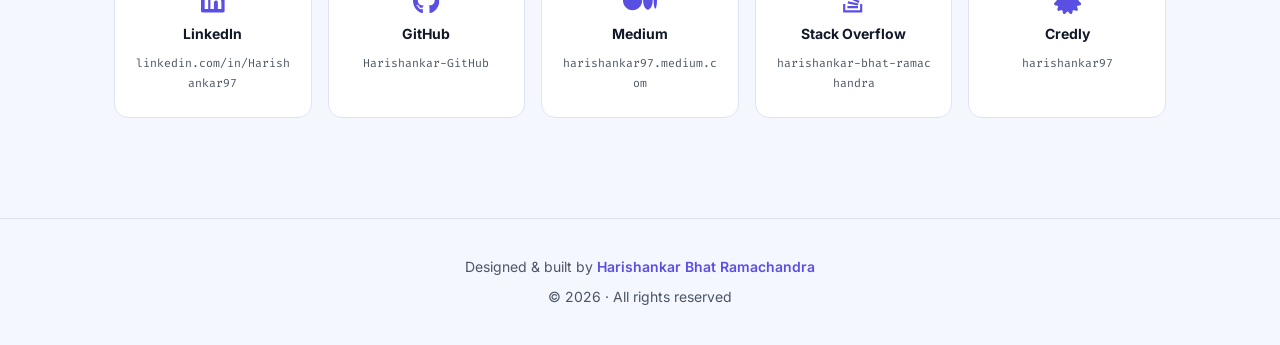
==== commit 66f76b7a: "Fix layout bugs, speed up loading, and add sharing metadata Bugs - Mobile menu: when closed it no lo" ====
--- a/index.html
+++ b/index.html
@@ -7,39 +7,109 @@
   <meta name="author" content="Harishankar Bhat Ramachandra" />
   <meta name="keywords" content="Software Engineer, Backend, Microservices, AI, Java, Python, Spring Boot, Ireland" />
 
-  <!-- Open Graph -->
+  <!-- Open Graph / social preview -->
+  <meta property="og:type" content="website" />
+  <meta property="og:url" content="https://harishankar-github.github.io/" />
+  <meta property="og:site_name" content="Harishankar Bhat Ramachandra" />
   <meta property="og:title" content="Harishankar Bhat Ramachandra | Software Engineer" />
   <meta property="og:description" content="Software Engineer with 8+ years of experience in Backend Systems, Microservices, and AI Tools." />
-  <meta property="og:type" content="website" />
-  <meta property="og:image" content="https://Harishankar-GitHub.github.io/profile_picture.jpg" />
-
+  <meta property="og:image" content="https://harishankar-github.github.io/images/og-image.jpg" />
+  <meta property="og:image:width" content="1200" />
+  <meta property="og:image:height" content="630" />
+  <meta property="og:image:alt" content="Harishankar Bhat Ramachandra — Software Engineer, Ireland" />
+  <meta name="twitter:card" content="summary_large_image" />
+
+  <!-- Updated by the theme script below to match the active theme -->
   <meta name="theme-color" content="#0a0d14" />
-  <meta name="theme-color" content="#f5f7ff" media="(prefers-color-scheme: light)" />
 
   <title>Harishankar Bhat Ramachandra | Software Engineer</title>
 
-  <!-- Canonical -->
-  <link rel="canonical" href="https://Harishankar-GitHub.github.io/" />
-
-  <!-- Preload above-fold image -->
-  <link rel="preload" as="image" href="profile_picture.jpg" />
-
-  <!-- Favicon -->
-  <link rel="icon" type="image/svg+xml" href="favicon.svg" />
-  <link rel="alternate icon" href="favicon.ico" />
-
-  <!-- Fonts -->
-  <link rel="preconnect" href="https://fonts.googleapis.com" />
-  <link rel="preconnect" href="https://fonts.gstatic.com" crossorigin />
-  <link href="https://fonts.googleapis.com/css2?family=Inter:wght@300;400;500;600;700;800&family=Fira+Code:wght@400;500&display=swap" rel="stylesheet" />
-
-  <!-- Icons -->
-  <link rel="stylesheet" href="https://cdnjs.cloudflare.com/ajax/libs/font-awesome/6.5.0/css/all.min.css" />
-
-  <!-- Styles -->
+  <link rel="canonical" href="https://harishankar-github.github.io/" />
+
+  <!-- Apply the saved theme (or the OS preference) before first paint, so there is no flash -->
+  <script>
+    (function () {
+      var theme;
+      try { theme = localStorage.getItem('theme'); } catch (e) {}
+      if (theme !== 'light' && theme !== 'dark') {
+        theme = window.matchMedia && window.matchMedia('(prefers-color-scheme: light)').matches ? 'light' : 'dark';
+      }
+      document.documentElement.setAttribute('data-theme', theme);
+      var meta = document.querySelector('meta[name="theme-color"]');
+      if (meta) meta.setAttribute('content', theme === 'light' ? '#f5f7ff' : '#0a0d14');
+    })();
+  </script>
+
+  <!-- Favicons -->
+  <link rel="icon" href="favicon.ico" sizes="32x32" />
+  <link rel="icon" href="favicon.svg" type="image/svg+xml" />
+  <link rel="apple-touch-icon" href="apple-touch-icon.png" />
+
+  <!-- Self-hosted fonts (no third-party requests) -->
+  <link rel="preload" href="fonts/inter-latin-var.woff2" as="font" type="font/woff2" crossorigin />
+  <link rel="preload" href="fonts/fira-code-latin-var.woff2" as="font" type="font/woff2" crossorigin />
+
   <link rel="stylesheet" href="style.css" />
+
+  <!-- Structured data for search engines -->
+  <script type="application/ld+json">
+  {
+    "@context": "https://schema.org",
+    "@type": "Person",
+    "name": "Harishankar Bhat Ramachandra",
+    "url": "https://harishankar-github.github.io/",
+    "image": "https://harishankar-github.github.io/profile_picture.jpg",
+    "jobTitle": "Software Engineer",
+    "worksFor": { "@type": "Organization", "name": "Ericsson" },
+    "address": { "@type": "PostalAddress", "addressCountry": "IE" },
+    "alumniOf": { "@type": "CollegeOrUniversity", "name": "Panimalar Institute of Technology" },
+    "knowsAbout": ["Java", "Python", "Spring Boot", "FastAPI", "Microservices", "Docker", "Kubernetes", "LLM Integrations", "AI Agents", "Prompt Engineering"],
+    "sameAs": [
+      "https://www.linkedin.com/in/Harishankar97",
+      "https://github.com/Harishankar-GitHub",
+      "https://harishankar97.medium.com/",
+      "https://stackoverflow.com/users/17200622/harishankar-bhat-ramachandra",
+      "https://www.credly.com/users/harishankar97/badges"
+    ]
+  }
+  </script>
 </head>
 <body>
+
+  <!-- Icons: Font Awesome Free 6.5.0 by @fontawesome - https://fontawesome.com
+       License - https://fontawesome.com/license/free (Icons: CC BY 4.0) Copyright 2023 Fonticons, Inc. -->
+  <svg xmlns="http://www.w3.org/2000/svg" class="icon-sprite" aria-hidden="true">
+    <symbol id="i-apple" viewBox="0 0 384 512"><path d="M318.7 268.7c-.2-36.7 16.4-64.4 50-84.8-18.8-26.9-47.2-41.7-84.7-44.6-35.5-2.8-74.3 20.7-88.5 20.7-15 0-49.4-19.7-76.4-19.7C63.3 141.2 4 184.8 4 273.5q0 39.3 14.4 81.2c12.8 36.7 59 126.7 107.2 125.2 25.2-.6 43-17.9 75.8-17.9 31.8 0 48.3 17.9 76.4 17.9 48.6-.7 90.4-82.5 102.6-119.3-65.2-30.7-61.7-90-61.7-91.9zm-56.6-164.2c27.3-32.4 24.8-61.9 24-72.5-24.1 1.4-52 16.4-67.9 34.9-17.5 19.8-27.8 44.3-25.6 71.9 26.1 2 49.9-11.4 69.5-34.3z"/></symbol>
+    <symbol id="i-arrow-up" viewBox="0 0 384 512"><path d="M214.6 41.4c-12.5-12.5-32.8-12.5-45.3 0l-160 160c-12.5 12.5-12.5 32.8 0 45.3s32.8 12.5 45.3 0L160 141.2V448c0 17.7 14.3 32 32 32s32-14.3 32-32V141.2L329.4 246.6c12.5 12.5 32.8 12.5 45.3 0s12.5-32.8 0-45.3l-160-160z"/></symbol>
+    <symbol id="i-arrow-up-right-from-square" viewBox="0 0 512 512"><path d="M320 0c-17.7 0-32 14.3-32 32s14.3 32 32 32h82.7L201.4 265.4c-12.5 12.5-12.5 32.8 0 45.3s32.8 12.5 45.3 0L448 109.3V192c0 17.7 14.3 32 32 32s32-14.3 32-32V32c0-17.7-14.3-32-32-32H320zM80 32C35.8 32 0 67.8 0 112V432c0 44.2 35.8 80 80 80H400c44.2 0 80-35.8 80-80V320c0-17.7-14.3-32-32-32s-32 14.3-32 32V432c0 8.8-7.2 16-16 16H80c-8.8 0-16-7.2-16-16V112c0-8.8 7.2-16 16-16H192c17.7 0 32-14.3 32-32s-14.3-32-32-32H80z"/></symbol>
+    <symbol id="i-aws" viewBox="0 0 640 512"><path d="M180.41 203.01c-.72 22.65 10.6 32.68 10.88 39.05a8.164 8.164 0 0 1-4.1 6.27l-12.8 8.96a10.66 10.66 0 0 1-5.63 1.92c-.43-.02-8.19 1.83-20.48-25.61a78.608 78.608 0 0 1-62.61 29.45c-16.28.89-60.4-9.24-58.13-56.21-1.59-38.28 34.06-62.06 70.93-60.05 7.1.02 21.6.37 46.99 6.27v-15.62c2.69-26.46-14.7-46.99-44.81-43.91-2.4.01-19.4-.5-45.84 10.11-7.36 3.38-8.3 2.82-10.75 2.82-7.41 0-4.36-21.48-2.94-24.2 5.21-6.4 35.86-18.35 65.94-18.18a76.857 76.857 0 0 1 55.69 17.28 70.285 70.285 0 0 1 17.67 52.36l-.01 69.29zM93.99 235.4c32.43-.47 46.16-19.97 49.29-30.47 2.46-10.05 2.05-16.41 2.05-27.4-9.67-2.32-23.59-4.85-39.56-4.87-15.15-1.14-42.82 5.63-41.74 32.26-1.24 16.79 11.12 31.4 29.96 30.48zm170.92 23.05c-7.86.72-11.52-4.86-12.68-10.37l-49.8-164.65c-.97-2.78-1.61-5.65-1.92-8.58a4.61 4.61 0 0 1 3.86-5.25c.24-.04-2.13 0 22.25 0 8.78-.88 11.64 6.03 12.55 10.37l35.72 140.83 33.16-140.83c.53-3.22 2.94-11.07 12.8-10.24h17.16c2.17-.18 11.11-.5 12.68 10.37l33.42 142.63L420.98 80.1c.48-2.18 2.72-11.37 12.68-10.37h19.72c.85-.13 6.15-.81 5.25 8.58-.43 1.85 3.41-10.66-52.75 169.9-1.15 5.51-4.82 11.09-12.68 10.37h-18.69c-10.94 1.15-12.51-9.66-12.68-10.75L328.67 110.7l-32.78 136.99c-.16 1.09-1.73 11.9-12.68 10.75h-18.3zm273.48 5.63c-5.88.01-33.92-.3-57.36-12.29a12.802 12.802 0 0 1-7.81-11.91v-10.75c0-8.45 6.2-6.9 8.83-5.89 10.04 4.06 16.48 7.14 28.81 9.6 36.65 7.53 52.77-2.3 56.72-4.48 13.15-7.81 14.19-25.68 5.25-34.95-10.48-8.79-15.48-9.12-53.13-21-4.64-1.29-43.7-13.61-43.79-52.36-.61-28.24 25.05-56.18 69.52-55.95 12.67-.01 46.43 4.13 55.57 15.62 1.35 2.09 2.02 4.55 1.92 7.04v10.11c0 4.44-1.62 6.66-4.87 6.66-7.71-.86-21.39-11.17-49.16-10.75-6.89-.36-39.89.91-38.41 24.97-.43 18.96 26.61 26.07 29.7 26.89 36.46 10.97 48.65 12.79 63.12 29.58 17.14 22.25 7.9 48.3 4.35 55.44-19.08 37.49-68.42 34.44-69.26 34.42zm40.2 104.86c-70.03 51.72-171.69 79.25-258.49 79.25A469.127 469.127 0 0 1 2.83 327.46c-6.53-5.89-.77-13.96 7.17-9.47a637.37 637.37 0 0 0 316.88 84.12 630.22 630.22 0 0 0 241.59-49.55c11.78-5 21.77 7.8 10.12 16.38zm29.19-33.29c-8.96-11.52-59.28-5.38-81.81-2.69-6.79.77-7.94-5.12-1.79-9.47 40.07-28.17 105.88-20.1 113.44-10.63 7.55 9.47-2.05 75.41-39.56 106.91-5.76 4.87-11.27 2.3-8.71-4.1 8.44-21.25 27.39-68.49 18.43-80.02z"/></symbol>
+    <symbol id="i-brain" viewBox="0 0 512 512"><path d="M184 0c30.9 0 56 25.1 56 56V456c0 30.9-25.1 56-56 56c-28.9 0-52.7-21.9-55.7-50.1c-5.2 1.4-10.7 2.1-16.3 2.1c-35.3 0-64-28.7-64-64c0-7.4 1.3-14.6 3.6-21.2C21.4 367.4 0 338.2 0 304c0-31.9 18.7-59.5 45.8-72.3C37.1 220.8 32 207 32 192c0-30.7 21.6-56.3 50.4-62.6C80.8 123.9 80 118 80 112c0-29.9 20.6-55.1 48.3-62.1C131.3 21.9 155.1 0 184 0zM328 0c28.9 0 52.6 21.9 55.7 49.9c27.8 7 48.3 32.1 48.3 62.1c0 6-.8 11.9-2.4 17.4c28.8 6.2 50.4 31.9 50.4 62.6c0 15-5.1 28.8-13.8 39.7C493.3 244.5 512 272.1 512 304c0 34.2-21.4 63.4-51.6 74.8c2.3 6.6 3.6 13.8 3.6 21.2c0 35.3-28.7 64-64 64c-5.6 0-11.1-.7-16.3-2.1c-3 28.2-26.8 50.1-55.7 50.1c-30.9 0-56-25.1-56-56V56c0-30.9 25.1-56 56-56z"/></symbol>
+    <symbol id="i-briefcase" viewBox="0 0 512 512"><path d="M184 48H328c4.4 0 8 3.6 8 8V96H176V56c0-4.4 3.6-8 8-8zm-56 8V96H64C28.7 96 0 124.7 0 160v96H192 320 512V160c0-35.3-28.7-64-64-64H384V56c0-30.9-25.1-56-56-56H184c-30.9 0-56 25.1-56 56zM512 288H320v32c0 17.7-14.3 32-32 32H224c-17.7 0-32-14.3-32-32V288H0V416c0 35.3 28.7 64 64 64H448c35.3 0 64-28.7 64-64V288z"/></symbol>
+    <symbol id="i-building" viewBox="0 0 384 512"><path d="M48 0C21.5 0 0 21.5 0 48V464c0 26.5 21.5 48 48 48h96V432c0-26.5 21.5-48 48-48s48 21.5 48 48v80h96c26.5 0 48-21.5 48-48V48c0-26.5-21.5-48-48-48H48zM64 240c0-8.8 7.2-16 16-16h32c8.8 0 16 7.2 16 16v32c0 8.8-7.2 16-16 16H80c-8.8 0-16-7.2-16-16V240zm112-16h32c8.8 0 16 7.2 16 16v32c0 8.8-7.2 16-16 16H176c-8.8 0-16-7.2-16-16V240c0-8.8 7.2-16 16-16zm80 16c0-8.8 7.2-16 16-16h32c8.8 0 16 7.2 16 16v32c0 8.8-7.2 16-16 16H272c-8.8 0-16-7.2-16-16V240zM80 96h32c8.8 0 16 7.2 16 16v32c0 8.8-7.2 16-16 16H80c-8.8 0-16-7.2-16-16V112c0-8.8 7.2-16 16-16zm80 16c0-8.8 7.2-16 16-16h32c8.8 0 16 7.2 16 16v32c0 8.8-7.2 16-16 16H176c-8.8 0-16-7.2-16-16V112zM272 96h32c8.8 0 16 7.2 16 16v32c0 8.8-7.2 16-16 16H272c-8.8 0-16-7.2-16-16V112c0-8.8 7.2-16 16-16z"/></symbol>
+    <symbol id="i-calendar-check" viewBox="0 0 448 512"><path d="M128 0c17.7 0 32 14.3 32 32V64H288V32c0-17.7 14.3-32 32-32s32 14.3 32 32V64h48c26.5 0 48 21.5 48 48v48H0V112C0 85.5 21.5 64 48 64H96V32c0-17.7 14.3-32 32-32zM0 192H448V464c0 26.5-21.5 48-48 48H48c-26.5 0-48-21.5-48-48V192zM329 305c9.4-9.4 9.4-24.6 0-33.9s-24.6-9.4-33.9 0l-95 95-47-47c-9.4-9.4-24.6-9.4-33.9 0s-9.4 24.6 0 33.9l64 64c9.4 9.4 24.6 9.4 33.9 0L329 305z"/></symbol>
+    <symbol id="i-calendar-xmark" viewBox="0 0 448 512"><path d="M128 0c17.7 0 32 14.3 32 32V64H288V32c0-17.7 14.3-32 32-32s32 14.3 32 32V64h48c26.5 0 48 21.5 48 48v48H0V112C0 85.5 21.5 64 48 64H96V32c0-17.7 14.3-32 32-32zM0 192H448V464c0 26.5-21.5 48-48 48H48c-26.5 0-48-21.5-48-48V192zM305 305c9.4-9.4 9.4-24.6 0-33.9s-24.6-9.4-33.9 0l-47 47-47-47c-9.4-9.4-24.6-9.4-33.9 0s-9.4 24.6 0 33.9l47 47-47 47c-9.4 9.4-9.4 24.6 0 33.9s24.6 9.4 33.9 0l47-47 47 47c9.4 9.4 24.6 9.4 33.9 0s9.4-24.6 0-33.9l-47-47 47-47z"/></symbol>
+    <symbol id="i-certificate" viewBox="0 0 512 512"><path d="M211 7.3C205 1 196-1.4 187.6 .8s-14.9 8.9-17.1 17.3L154.7 80.6l-62-17.5c-8.4-2.4-17.4 0-23.5 6.1s-8.5 15.1-6.1 23.5l17.5 62L18.1 170.6c-8.4 2.1-15 8.7-17.3 17.1S1 205 7.3 211l46.2 45L7.3 301C1 307-1.4 316 .8 324.4s8.9 14.9 17.3 17.1l62.5 15.8-17.5 62c-2.4 8.4 0 17.4 6.1 23.5s15.1 8.5 23.5 6.1l62-17.5 15.8 62.5c2.1 8.4 8.7 15 17.1 17.3s17.3-.2 23.4-6.4l45-46.2 45 46.2c6.1 6.2 15 8.7 23.4 6.4s14.9-8.9 17.1-17.3l15.8-62.5 62 17.5c8.4 2.4 17.4 0 23.5-6.1s8.5-15.1 6.1-23.5l-17.5-62 62.5-15.8c8.4-2.1 15-8.7 17.3-17.1s-.2-17.4-6.4-23.4l-46.2-45 46.2-45c6.2-6.1 8.7-15 6.4-23.4s-8.9-14.9-17.3-17.1l-62.5-15.8 17.5-62c2.4-8.4 0-17.4-6.1-23.5s-15.1-8.5-23.5-6.1l-62 17.5L341.4 18.1c-2.1-8.4-8.7-15-17.1-17.3S307 1 301 7.3L256 53.5 211 7.3z"/></symbol>
+    <symbol id="i-chevron-down" viewBox="0 0 512 512"><path d="M233.4 406.6c12.5 12.5 32.8 12.5 45.3 0l192-192c12.5-12.5 12.5-32.8 0-45.3s-32.8-12.5-45.3 0L256 338.7 86.6 169.4c-12.5-12.5-32.8-12.5-45.3 0s-12.5 32.8 0 45.3l192 192z"/></symbol>
+    <symbol id="i-cloud" viewBox="0 0 640 512"><path d="M0 336c0 79.5 64.5 144 144 144H512c70.7 0 128-57.3 128-128c0-61.9-44-113.6-102.4-125.4c4.1-10.7 6.4-22.4 6.4-34.6c0-53-43-96-96-96c-19.7 0-38.1 6-53.3 16.2C367 64.2 315.3 32 256 32C167.6 32 96 103.6 96 192c0 2.7 .1 5.4 .2 8.1C40.2 219.8 0 273.2 0 336z"/></symbol>
+    <symbol id="i-code" viewBox="0 0 640 512"><path d="M392.8 1.2c-17-4.9-34.7 5-39.6 22l-128 448c-4.9 17 5 34.7 22 39.6s34.7-5 39.6-22l128-448c4.9-17-5-34.7-22-39.6zm80.6 120.1c-12.5 12.5-12.5 32.8 0 45.3L562.7 256l-89.4 89.4c-12.5 12.5-12.5 32.8 0 45.3s32.8 12.5 45.3 0l112-112c12.5-12.5 12.5-32.8 0-45.3l-112-112c-12.5-12.5-32.8-12.5-45.3 0zm-306.7 0c-12.5-12.5-32.8-12.5-45.3 0l-112 112c-12.5 12.5-12.5 32.8 0 45.3l112 112c12.5 12.5 32.8 12.5 45.3 0s12.5-32.8 0-45.3L77.3 256l89.4-89.4c12.5-12.5 12.5-32.8 0-45.3z"/></symbol>
+    <symbol id="i-code-branch" viewBox="0 0 448 512"><path d="M80 104a24 24 0 1 0 0-48 24 24 0 1 0 0 48zm80-24c0 32.8-19.7 61-48 73.3v87.8c18.8-10.9 40.7-17.1 64-17.1h96c35.3 0 64-28.7 64-64v-6.7C307.7 141 288 112.8 288 80c0-44.2 35.8-80 80-80s80 35.8 80 80c0 32.8-19.7 61-48 73.3V160c0 70.7-57.3 128-128 128H176c-35.3 0-64 28.7-64 64v6.7c28.3 12.3 48 40.5 48 73.3c0 44.2-35.8 80-80 80s-80-35.8-80-80c0-32.8 19.7-61 48-73.3V352 153.3C19.7 141 0 112.8 0 80C0 35.8 35.8 0 80 0s80 35.8 80 80zm232 0a24 24 0 1 0 -48 0 24 24 0 1 0 48 0zM80 456a24 24 0 1 0 0-48 24 24 0 1 0 0 48z"/></symbol>
+    <symbol id="i-comment-dots" viewBox="0 0 512 512"><path d="M256 448c141.4 0 256-93.1 256-208S397.4 32 256 32S0 125.1 0 240c0 45.1 17.7 86.8 47.7 120.9c-1.9 24.5-11.4 46.3-21.4 62.9c-5.5 9.2-11.1 16.6-15.2 21.6c-2.1 2.5-3.7 4.4-4.9 5.7c-.6 .6-1 1.1-1.3 1.4l-.3 .3 0 0 0 0 0 0 0 0c-4.6 4.6-5.9 11.4-3.4 17.4c2.5 6 8.3 9.9 14.8 9.9c28.7 0 57.6-8.9 81.6-19.3c22.9-10 42.4-21.9 54.3-30.6c31.8 11.5 67 17.9 104.1 17.9zM128 208a32 32 0 1 1 0 64 32 32 0 1 1 0-64zm128 0a32 32 0 1 1 0 64 32 32 0 1 1 0-64zm96 32a32 32 0 1 1 64 0 32 32 0 1 1 -64 0z"/></symbol>
+    <symbol id="i-database" viewBox="0 0 448 512"><path d="M448 80v48c0 44.2-100.3 80-224 80S0 172.2 0 128V80C0 35.8 100.3 0 224 0S448 35.8 448 80zM393.2 214.7c20.8-7.4 39.9-16.9 54.8-28.6V288c0 44.2-100.3 80-224 80S0 332.2 0 288V186.1c14.9 11.8 34 21.2 54.8 28.6C99.7 230.7 159.5 240 224 240s124.3-9.3 169.2-25.3zM0 346.1c14.9 11.8 34 21.2 54.8 28.6C99.7 390.7 159.5 400 224 400s124.3-9.3 169.2-25.3c20.8-7.4 39.9-16.9 54.8-28.6V432c0 44.2-100.3 80-224 80S0 476.2 0 432V346.1z"/></symbol>
+    <symbol id="i-github" viewBox="0 0 496 512"><path d="M165.9 397.4c0 2-2.3 3.6-5.2 3.6-3.3.3-5.6-1.3-5.6-3.6 0-2 2.3-3.6 5.2-3.6 3-.3 5.6 1.3 5.6 3.6zm-31.1-4.5c-.7 2 1.3 4.3 4.3 4.9 2.6 1 5.6 0 6.2-2s-1.3-4.3-4.3-5.2c-2.6-.7-5.5.3-6.2 2.3zm44.2-1.7c-2.9.7-4.9 2.6-4.6 4.9.3 2 2.9 3.3 5.9 2.6 2.9-.7 4.9-2.6 4.6-4.6-.3-1.9-3-3.2-5.9-2.9zM244.8 8C106.1 8 0 113.3 0 252c0 110.9 69.8 205.8 169.5 239.2 12.8 2.3 17.3-5.6 17.3-12.1 0-6.2-.3-40.4-.3-61.4 0 0-70 15-84.7-29.8 0 0-11.4-29.1-27.8-36.6 0 0-22.9-15.7 1.6-15.4 0 0 24.9 2 38.6 25.8 21.9 38.6 58.6 27.5 72.9 20.9 2.3-16 8.8-27.1 16-33.7-55.9-6.2-112.3-14.3-112.3-110.5 0-27.5 7.6-41.3 23.6-58.9-2.6-6.5-11.1-33.3 2.6-67.9 20.9-6.5 69 27 69 27 20-5.6 41.5-8.5 62.8-8.5s42.8 2.9 62.8 8.5c0 0 48.1-33.6 69-27 13.7 34.7 5.2 61.4 2.6 67.9 16 17.7 25.8 31.5 25.8 58.9 0 96.5-58.9 104.2-114.8 110.5 9.2 7.9 17 22.9 17 46.4 0 33.7-.3 75.4-.3 83.6 0 6.5 4.6 14.4 17.3 12.1C428.2 457.8 496 362.9 496 252 496 113.3 383.5 8 244.8 8zM97.2 352.9c-1.3 1-1 3.3.7 5.2 1.6 1.6 3.9 2.3 5.2 1 1.3-1 1-3.3-.7-5.2-1.6-1.6-3.9-2.3-5.2-1zm-10.8-8.1c-.7 1.3.3 2.9 2.3 3.9 1.6 1 3.6.7 4.3-.7.7-1.3-.3-2.9-2.3-3.9-2-.6-3.6-.3-4.3.7zm32.4 35.6c-1.6 1.3-1 4.3 1.3 6.2 2.3 2.3 5.2 2.6 6.5 1 1.3-1.3.7-4.3-1.3-6.2-2.2-2.3-5.2-2.6-6.5-1zm-11.4-14.7c-1.6 1-1.6 3.6 0 5.9 1.6 2.3 4.3 3.3 5.6 2.3 1.6-1.3 1.6-3.9 0-6.2-1.4-2.3-4-3.3-5.6-2z"/></symbol>
+    <symbol id="i-graduation-cap" viewBox="0 0 640 512"><path d="M320 32c-8.1 0-16.1 1.4-23.7 4.1L15.8 137.4C6.3 140.9 0 149.9 0 160s6.3 19.1 15.8 22.6l57.9 20.9C57.3 229.3 48 259.8 48 291.9v28.1c0 28.4-10.8 57.7-22.3 80.8c-6.5 13-13.9 25.8-22.5 37.6C0 442.7-.9 448.3 .9 453.4s6 8.9 11.2 10.2l64 16c4.2 1.1 8.7 .3 12.4-2s6.3-6.1 7.1-10.4c8.6-42.8 4.3-81.2-2.1-108.7C90.3 344.3 86 329.8 80 316.5V291.9c0-30.2 10.2-58.7 27.9-81.5c12.9-15.5 29.6-28 49.2-35.7l157-61.7c8.2-3.2 17.5 .8 20.7 9s-.8 17.5-9 20.7l-157 61.7c-12.4 4.9-23.3 12.4-32.2 21.6l159.6 57.6c7.6 2.7 15.6 4.1 23.7 4.1s16.1-1.4 23.7-4.1L624.2 182.6c9.5-3.4 15.8-12.5 15.8-22.6s-6.3-19.1-15.8-22.6L343.7 36.1C336.1 33.4 328.1 32 320 32zM128 408c0 35.3 86 72 192 72s192-36.7 192-72L496.7 262.6 354.5 314c-11.1 4-22.8 6-34.5 6s-23.5-2-34.5-6L143.3 262.6 128 408z"/></symbol>
+    <symbol id="i-layer-group" viewBox="0 0 576 512"><path d="M264.5 5.2c14.9-6.9 32.1-6.9 47 0l218.6 101c8.5 3.9 13.9 12.4 13.9 21.8s-5.4 17.9-13.9 21.8l-218.6 101c-14.9 6.9-32.1 6.9-47 0L45.9 149.8C37.4 145.8 32 137.3 32 128s5.4-17.9 13.9-21.8L264.5 5.2zM476.9 209.6l53.2 24.6c8.5 3.9 13.9 12.4 13.9 21.8s-5.4 17.9-13.9 21.8l-218.6 101c-14.9 6.9-32.1 6.9-47 0L45.9 277.8C37.4 273.8 32 265.3 32 256s5.4-17.9 13.9-21.8l53.2-24.6 152 70.2c23.4 10.8 50.4 10.8 73.8 0l152-70.2zm-152 198.2l152-70.2 53.2 24.6c8.5 3.9 13.9 12.4 13.9 21.8s-5.4 17.9-13.9 21.8l-218.6 101c-14.9 6.9-32.1 6.9-47 0L45.9 405.8C37.4 401.8 32 393.3 32 384s5.4-17.9 13.9-21.8l53.2-24.6 152 70.2c23.4 10.8 50.4 10.8 73.8 0z"/></symbol>
+    <symbol id="i-linkedin" viewBox="0 0 448 512"><path d="M416 32H31.9C14.3 32 0 46.5 0 64.3v383.4C0 465.5 14.3 480 31.9 480H416c17.6 0 32-14.5 32-32.3V64.3c0-17.8-14.4-32.3-32-32.3zM135.4 416H69V202.2h66.5V416zm-33.2-243c-21.3 0-38.5-17.3-38.5-38.5S80.9 96 102.2 96c21.2 0 38.5 17.3 38.5 38.5 0 21.3-17.2 38.5-38.5 38.5zm282.1 243h-66.4V312c0-24.8-.5-56.7-34.5-56.7-34.6 0-39.9 27-39.9 54.9V416h-66.4V202.2h63.7v29.2h.9c8.9-16.8 30.6-34.5 62.9-34.5 67.2 0 79.7 44.3 79.7 101.9V416z"/></symbol>
+    <symbol id="i-location-dot" viewBox="0 0 384 512"><path d="M215.7 499.2C267 435 384 279.4 384 192C384 86 298 0 192 0S0 86 0 192c0 87.4 117 243 168.3 307.2c12.3 15.3 35.1 15.3 47.4 0zM192 128a64 64 0 1 1 0 128 64 64 0 1 1 0-128z"/></symbol>
+    <symbol id="i-medium" viewBox="0 0 640 512"><path d="M180.5,74.262C80.813,74.262,0,155.633,0,256S80.819,437.738,180.5,437.738,361,356.373,361,256,280.191,74.262,180.5,74.262Zm288.25,10.646c-49.845,0-90.245,76.619-90.245,171.095s40.406,171.1,90.251,171.1,90.251-76.619,90.251-171.1H559C559,161.5,518.6,84.908,468.752,84.908Zm139.506,17.821c-17.526,0-31.735,68.628-31.735,153.274s14.2,153.274,31.735,153.274S640,340.631,640,256C640,171.351,625.785,102.729,608.258,102.729Z"/></symbol>
+    <symbol id="i-moon" viewBox="0 0 384 512"><path d="M223.5 32C100 32 0 132.3 0 256S100 480 223.5 480c60.6 0 115.5-24.2 155.8-63.4c5-4.9 6.3-12.5 3.1-18.7s-10.1-9.7-17-8.5c-9.8 1.7-19.8 2.6-30.1 2.6c-96.9 0-175.5-78.8-175.5-176c0-65.8 36-123.1 89.3-153.3c6.1-3.5 9.2-10.5 7.7-17.3s-7.3-11.9-14.3-12.5c-6.3-.5-12.6-.8-19-.8z"/></symbol>
+    <symbol id="i-paper-plane" viewBox="0 0 512 512"><path d="M498.1 5.6c10.1 7 15.4 19.1 13.5 31.2l-64 416c-1.5 9.7-7.4 18.2-16 23s-18.9 5.4-28 1.6L284 427.7l-68.5 74.1c-8.9 9.7-22.9 12.9-35.2 8.1S160 493.2 160 480V396.4c0-4 1.5-7.8 4.2-10.7L331.8 202.8c5.8-6.3 5.6-16-.4-22s-15.7-6.4-22-.7L106 360.8 17.7 316.6C7.1 311.3 .3 300.7 0 288.9s5.9-22.8 16.1-28.7l448-256c10.7-6.1 23.9-5.5 34 1.4z"/></symbol>
+    <symbol id="i-right-left" viewBox="0 0 512 512"><path d="M32 96l320 0V32c0-12.9 7.8-24.6 19.8-29.6s25.7-2.2 34.9 6.9l96 96c6 6 9.4 14.1 9.4 22.6s-3.4 16.6-9.4 22.6l-96 96c-9.2 9.2-22.9 11.9-34.9 6.9s-19.8-16.6-19.8-29.6V160L32 160c-17.7 0-32-14.3-32-32s14.3-32 32-32zM480 352c17.7 0 32 14.3 32 32s-14.3 32-32 32H160v64c0 12.9-7.8 24.6-19.8 29.6s-25.7 2.2-34.9-6.9l-96-96c-6-6-9.4-14.1-9.4-22.6s3.4-16.6 9.4-22.6l96-96c9.2-9.2 22.9-11.9 34.9-6.9s19.8 16.6 19.8 29.6l0 64H480z"/></symbol>
+    <symbol id="i-robot" viewBox="0 0 640 512"><path d="M320 0c17.7 0 32 14.3 32 32V96H472c39.8 0 72 32.2 72 72V440c0 39.8-32.2 72-72 72H168c-39.8 0-72-32.2-72-72V168c0-39.8 32.2-72 72-72H288V32c0-17.7 14.3-32 32-32zM208 384c-8.8 0-16 7.2-16 16s7.2 16 16 16h32c8.8 0 16-7.2 16-16s-7.2-16-16-16H208zm96 0c-8.8 0-16 7.2-16 16s7.2 16 16 16h32c8.8 0 16-7.2 16-16s-7.2-16-16-16H304zm96 0c-8.8 0-16 7.2-16 16s7.2 16 16 16h32c8.8 0 16-7.2 16-16s-7.2-16-16-16H400zM264 256a40 40 0 1 0 -80 0 40 40 0 1 0 80 0zm152 40a40 40 0 1 0 0-80 40 40 0 1 0 0 80zM48 224H64V416H48c-26.5 0-48-21.5-48-48V272c0-26.5 21.5-48 48-48zm544 0c26.5 0 48 21.5 48 48v96c0 26.5-21.5 48-48 48H576V224h16z"/></symbol>
+    <symbol id="i-server" viewBox="0 0 512 512"><path d="M64 32C28.7 32 0 60.7 0 96v64c0 35.3 28.7 64 64 64H448c35.3 0 64-28.7 64-64V96c0-35.3-28.7-64-64-64H64zm280 72a24 24 0 1 1 0 48 24 24 0 1 1 0-48zm48 24a24 24 0 1 1 48 0 24 24 0 1 1 -48 0zM64 288c-35.3 0-64 28.7-64 64v64c0 35.3 28.7 64 64 64H448c35.3 0 64-28.7 64-64V352c0-35.3-28.7-64-64-64H64zm280 72a24 24 0 1 1 0 48 24 24 0 1 1 0-48zm56 24a24 24 0 1 1 48 0 24 24 0 1 1 -48 0z"/></symbol>
+    <symbol id="i-stack-overflow" viewBox="0 0 384 512"><path d="M290.7 311L95 269.7 86.8 309l195.7 41zm51-87L188.2 95.7l-25.5 30.8 153.5 128.3zm-31.2 39.7L129.2 179l-16.7 36.5L293.7 300zM262 32l-32 24 119.3 160.3 32-24zm20.5 328h-200v39.7h200zm39.7 80H42.7V320h-40v160h359.5V320h-40z"/></symbol>
+    <symbol id="i-sun" viewBox="0 0 512 512"><path d="M361.5 1.2c5 2.1 8.6 6.6 9.6 11.9L391 121l107.9 19.8c5.3 1 9.8 4.6 11.9 9.6s1.5 10.7-1.6 15.2L446.9 256l62.3 90.3c3.1 4.5 3.7 10.2 1.6 15.2s-6.6 8.6-11.9 9.6L391 391 371.1 498.9c-1 5.3-4.6 9.8-9.6 11.9s-10.7 1.5-15.2-1.6L256 446.9l-90.3 62.3c-4.5 3.1-10.2 3.7-15.2 1.6s-8.6-6.6-9.6-11.9L121 391 13.1 371.1c-5.3-1-9.8-4.6-11.9-9.6s-1.5-10.7 1.6-15.2L65.1 256 2.8 165.7c-3.1-4.5-3.7-10.2-1.6-15.2s6.6-8.6 11.9-9.6L121 121 140.9 13.1c1-5.3 4.6-9.8 9.6-11.9s10.7-1.5 15.2 1.6L256 65.1 346.3 2.8c4.5-3.1 10.2-3.7 15.2-1.6zM160 256a96 96 0 1 1 192 0 96 96 0 1 1 -192 0zm224 0a128 128 0 1 0 -256 0 128 128 0 1 0 256 0z"/></symbol>
+    <symbol id="i-vial" viewBox="0 0 512 512"><path d="M342.6 9.4c-12.5-12.5-32.8-12.5-45.3 0s-12.5 32.8 0 45.3l9.4 9.4L28.1 342.6C10.1 360.6 0 385 0 410.5V416c0 53 43 96 96 96h5.5c25.5 0 49.9-10.1 67.9-28.1L448 205.3l9.4 9.4c12.5 12.5 32.8 12.5 45.3 0s12.5-32.8 0-45.3l-32-32-96-96-32-32zM205.3 256L352 109.3 402.7 160l-96 96H205.3z"/></symbol>
+  </svg>
 
   <!-- Skip to main content (accessibility) -->
   <a href="#main-content" class="skip-link">Skip to main content</a>
@@ -57,8 +127,9 @@
         <li role="listitem"><a href="#education">Education</a></li>
         <li role="listitem"><a href="#contact">Contact</a></li>
       </ul>
-      <button class="theme-toggle" id="theme-toggle" aria-label="Toggle colour theme" type="button">
-        <i class="fas fa-sun" id="theme-icon" aria-hidden="true"></i>
+      <button class="theme-toggle" id="theme-toggle" aria-label="Switch colour theme" type="button">
+        <svg class="icon icon-sun" viewBox="0 0 512 512" aria-hidden="true"><use href="#i-sun"/></svg>
+        <svg class="icon icon-moon" viewBox="0 0 384 512" aria-hidden="true"><use href="#i-moon"/></svg>
       </button>
       <button class="hamburger" id="hamburger" aria-label="Open navigation menu" aria-expanded="false" aria-controls="nav-links" type="button">
         <span aria-hidden="true"></span>
@@ -76,11 +147,12 @@
       <div class="hero-content">
         <p class="hero-greeting">Hi, I'm</p>
         <h1 class="hero-name">Harishankar<br>Bhat Ramachandra</h1>
-        <h2 class="hero-role" aria-live="polite">
-          <span class="typed-text" id="typed-text"></span><span class="cursor" aria-hidden="true">|</span>
-        </h2>
+        <p class="hero-role">
+          <span class="visually-hidden">Software Engineer</span>
+          <span class="typed-text" id="typed-text" aria-hidden="true">Software Engineer</span><span class="cursor" aria-hidden="true">|</span>
+        </p>
         <p class="hero-location">
-          <i class="fas fa-map-marker-alt" aria-hidden="true"></i>
+          <svg class="icon" viewBox="0 0 384 512" aria-hidden="true"><use href="#i-location-dot"/></svg>
           <span>Ireland</span>
         </p>
         <p class="hero-summary">
@@ -90,45 +162,50 @@
         </p>
         <div class="hero-cta">
           <a href="#contact" class="btn btn-primary">
-            <i class="fas fa-paper-plane" aria-hidden="true"></i> Get in Touch
+            <svg class="icon" viewBox="0 0 512 512" aria-hidden="true"><use href="#i-paper-plane"/></svg> Get in Touch
           </a>
           <a href="#experience" class="btn btn-outline">
-            <i class="fas fa-briefcase" aria-hidden="true"></i> View Experience
+            <svg class="icon" viewBox="0 0 512 512" aria-hidden="true"><use href="#i-briefcase"/></svg> View Experience
           </a>
         </div>
-        <div class="hero-socials" role="list" aria-label="Social links">
-          <a href="https://www.linkedin.com/in/Harishankar97" target="_blank" rel="noopener noreferrer" aria-label="LinkedIn profile" role="listitem">
-            <i class="fab fa-linkedin" aria-hidden="true"></i>
-          </a>
-          <a href="https://github.com/Harishankar-GitHub" target="_blank" rel="noopener noreferrer" aria-label="GitHub profile" role="listitem">
-            <i class="fab fa-github" aria-hidden="true"></i>
-          </a>
-          <a href="https://harishankar97.medium.com/" target="_blank" rel="noopener noreferrer" aria-label="Medium blog" role="listitem">
-            <i class="fab fa-medium" aria-hidden="true"></i>
-          </a>
-          <a href="https://stackoverflow.com/users/17200622/harishankar-bhat-ramachandra" target="_blank" rel="noopener noreferrer" aria-label="Stack Overflow profile" role="listitem">
-            <i class="fab fa-stack-overflow" aria-hidden="true"></i>
-          </a>
-          <a href="https://www.credly.com/users/harishankar97/badges" target="_blank" rel="noopener noreferrer" aria-label="Credly badges" role="listitem">
-            <i class="fas fa-certificate" aria-hidden="true"></i>
-          </a>
-        </div>
+        <ul class="hero-socials" role="list" aria-label="Social links">
+          <li><a href="https://www.linkedin.com/in/Harishankar97" target="_blank" rel="noopener noreferrer" aria-label="LinkedIn profile">
+            <svg class="icon" viewBox="0 0 448 512" aria-hidden="true"><use href="#i-linkedin"/></svg>
+          </a></li>
+          <li><a href="https://github.com/Harishankar-GitHub" target="_blank" rel="noopener noreferrer" aria-label="GitHub profile">
+            <svg class="icon" viewBox="0 0 496 512" aria-hidden="true"><use href="#i-github"/></svg>
+          </a></li>
+          <li><a href="https://harishankar97.medium.com/" target="_blank" rel="noopener noreferrer" aria-label="Medium blog">
+            <svg class="icon" viewBox="0 0 640 512" aria-hidden="true"><use href="#i-medium"/></svg>
+          </a></li>
+          <li><a href="https://stackoverflow.com/users/17200622/harishankar-bhat-ramachandra" target="_blank" rel="noopener noreferrer" aria-label="Stack Overflow profile">
+            <svg class="icon" viewBox="0 0 384 512" aria-hidden="true"><use href="#i-stack-overflow"/></svg>
+          </a></li>
+          <li><a href="https://www.credly.com/users/harishankar97/badges" target="_blank" rel="noopener noreferrer" aria-label="Credly badges">
+            <svg class="icon" viewBox="0 0 512 512" aria-hidden="true"><use href="#i-certificate"/></svg>
+          </a></li>
+        </ul>
       </div>
       <div class="hero-visual" aria-hidden="true">
         <div class="hero-photo-wrapper">
           <div class="hero-photo-ring"></div>
-          <img
-            src="profile_picture.jpg"
-            alt="Harishankar Bhat Ramachandra"
-            class="hero-photo"
-            width="320"
-            height="320"
-            loading="eager"
-          />
+          <picture>
+            <source type="image/avif" srcset="images/profile-320.avif 320w, images/profile-640.avif 640w" sizes="(max-width: 900px) 240px, 320px" />
+            <source type="image/webp" srcset="images/profile-320.webp 320w, images/profile-640.webp 640w" sizes="(max-width: 900px) 240px, 320px" />
+            <img
+              src="profile_picture.jpg"
+              alt="Harishankar Bhat Ramachandra"
+              class="hero-photo"
+              width="320"
+              height="320"
+              fetchpriority="high"
+              decoding="async"
+            />
+          </picture>
         </div>
       </div>
       <a href="#about" class="scroll-down" aria-label="Scroll to About section">
-        <i class="fas fa-chevron-down" aria-hidden="true"></i>
+        <svg class="icon" viewBox="0 0 512 512" aria-hidden="true"><use href="#i-chevron-down"/></svg>
       </a>
     </section>
 
@@ -169,22 +246,22 @@
           </div>
           <div class="about-highlights">
             <article class="highlight-card">
-              <i class="fas fa-server" aria-hidden="true"></i>
+              <svg class="icon" viewBox="0 0 512 512" aria-hidden="true"><use href="#i-server"/></svg>
               <h3>Backend Engineering</h3>
               <p>Spring Boot, REST APIs, Microservices, JPA/Hibernate, Spring Security, FastAPI</p>
             </article>
             <article class="highlight-card">
-              <i class="fas fa-robot" aria-hidden="true"></i>
+              <svg class="icon" viewBox="0 0 640 512" aria-hidden="true"><use href="#i-robot"/></svg>
               <h3>AI &amp; Agents</h3>
               <p>LLM Integrations, AI Agent Development, Prompt Engineering, Kiro IDE, Kiro CLI, Amazon Q</p>
             </article>
             <article class="highlight-card">
-              <i class="fas fa-cloud" aria-hidden="true"></i>
+              <svg class="icon" viewBox="0 0 640 512" aria-hidden="true"><use href="#i-cloud"/></svg>
               <h3>Infrastructure</h3>
               <p>Docker, Kubernetes, Jenkins, GitHub CI/CD</p>
             </article>
             <article class="highlight-card">
-              <i class="fas fa-database" aria-hidden="true"></i>
+              <svg class="icon" viewBox="0 0 448 512" aria-hidden="true"><use href="#i-database"/></svg>
               <h3>Data &amp; Storage</h3>
               <p>Oracle SQL, PostgreSQL, Redis — design, optimisation, and integration</p>
             </article>
@@ -193,19 +270,13 @@
       </div>
     </section>
 
-    <!-- Divider -->
-    <div class="section-divider" aria-hidden="true">
-      <svg viewBox="0 0 1440 60" preserveAspectRatio="none" xmlns="http://www.w3.org/2000/svg">
-        <path d="M0,30 C360,60 1080,0 1440,30 L1440,60 L0,60 Z" fill="var(--bg-alt)"/>
-      </svg>
-    </div>
 
     <!-- ===== EXPERIENCE ===== -->
     <section class="section section-alt" id="experience" aria-labelledby="experience-heading">
       <div class="container">
         <div class="section-title-row">
           <h2 class="section-title" id="experience-heading">Work <span>Experience</span></h2>
-          <p class="experience-total" id="experience-total" aria-live="polite"></p>
+          <p class="experience-total" id="experience-total"></p>
         </div>
         <ol class="timeline" aria-label="Work history">
 
@@ -215,7 +286,7 @@
               <header class="timeline-header">
                 <div>
                   <h3 class="job-title">Software Engineer</h3>
-                  <p class="company"><i class="fas fa-building" aria-hidden="true"></i> Ericsson &mdash; Ireland</p>
+                  <p class="company"><svg class="icon" viewBox="0 0 384 512" aria-hidden="true"><use href="#i-building"/></svg> Ericsson &mdash; Ireland</p>
                 </div>
               <div class="date-wrap">
                 <time class="timeline-date current-role" datetime="2024-07">
@@ -239,7 +310,7 @@
               <header class="timeline-header">
                 <div>
                   <h3 class="job-title">Senior Software Engineer</h3>
-                  <p class="company"><i class="fas fa-building" aria-hidden="true"></i> Epsilon &mdash; India</p>
+                  <p class="company"><svg class="icon" viewBox="0 0 384 512" aria-hidden="true"><use href="#i-building"/></svg> Epsilon &mdash; India</p>
                 </div>
               <div class="date-wrap">
                 <time class="timeline-date" datetime="2023-08">Aug 2023 – Jul 2024</time>
@@ -259,7 +330,7 @@
               <header class="timeline-header">
                 <div>
                   <h3 class="job-title">Software Engineer II</h3>
-                  <p class="company"><i class="fas fa-building" aria-hidden="true"></i> Philips &mdash; India</p>
+                  <p class="company"><svg class="icon" viewBox="0 0 384 512" aria-hidden="true"><use href="#i-building"/></svg> Philips &mdash; India</p>
                 </div>
               <div class="date-wrap">
                 <time class="timeline-date" datetime="2021-01">Jan 2021 – Aug 2023</time>
@@ -336,12 +407,6 @@
       </div>
     </section>
 
-    <!-- Divider -->
-    <div class="section-divider alt" aria-hidden="true">
-      <svg viewBox="0 0 1440 60" preserveAspectRatio="none" xmlns="http://www.w3.org/2000/svg">
-        <path d="M0,30 C360,0 1080,60 1440,30 L1440,60 L0,60 Z" fill="var(--bg)"/>
-      </svg>
-    </div>
 
     <!-- ===== SKILLS ===== -->
     <section class="section" id="skills" aria-labelledby="skills-heading">
@@ -351,7 +416,7 @@
 
           <article class="skill-category" data-aos>
             <div class="skill-category-header">
-              <i class="fas fa-code" aria-hidden="true"></i>
+              <svg class="icon" viewBox="0 0 640 512" aria-hidden="true"><use href="#i-code"/></svg>
               <h3>Languages</h3>
             </div>
             <ul class="skill-tags" aria-label="Programming languages">
@@ -362,7 +427,7 @@
 
           <article class="skill-category" data-aos>
             <div class="skill-category-header">
-              <i class="fas fa-layer-group" aria-hidden="true"></i>
+              <svg class="icon" viewBox="0 0 576 512" aria-hidden="true"><use href="#i-layer-group"/></svg>
               <h3>Backend &amp; Frameworks</h3>
             </div>
             <ul class="skill-tags" aria-label="Backend frameworks">
@@ -378,7 +443,7 @@
 
           <article class="skill-category" data-aos>
             <div class="skill-category-header">
-              <i class="fas fa-robot" aria-hidden="true"></i>
+              <svg class="icon" viewBox="0 0 640 512" aria-hidden="true"><use href="#i-robot"/></svg>
               <h3>AI &amp; Tooling</h3>
             </div>
             <ul class="skill-tags" aria-label="AI tools and technologies">
@@ -393,7 +458,7 @@
 
           <article class="skill-category" data-aos>
             <div class="skill-category-header">
-              <i class="fas fa-cloud" aria-hidden="true"></i>
+              <svg class="icon" viewBox="0 0 640 512" aria-hidden="true"><use href="#i-cloud"/></svg>
               <h3>Infrastructure &amp; DevOps</h3>
             </div>
             <ul class="skill-tags" aria-label="Infrastructure tools">
@@ -408,7 +473,7 @@
 
           <article class="skill-category" data-aos>
             <div class="skill-category-header">
-              <i class="fas fa-database" aria-hidden="true"></i>
+              <svg class="icon" viewBox="0 0 448 512" aria-hidden="true"><use href="#i-database"/></svg>
               <h3>Databases</h3>
             </div>
             <ul class="skill-tags" aria-label="Databases">
@@ -420,7 +485,7 @@
 
           <article class="skill-category" data-aos>
             <div class="skill-category-header">
-              <i class="fas fa-exchange-alt" aria-hidden="true"></i>
+              <svg class="icon" viewBox="0 0 512 512" aria-hidden="true"><use href="#i-right-left"/></svg>
               <h3>Messaging</h3>
             </div>
             <ul class="skill-tags" aria-label="Messaging systems">
@@ -431,7 +496,7 @@
 
           <article class="skill-category" data-aos>
             <div class="skill-category-header">
-              <i class="fas fa-vial" aria-hidden="true"></i>
+              <svg class="icon" viewBox="0 0 512 512" aria-hidden="true"><use href="#i-vial"/></svg>
               <h3>Unit Testing</h3>
             </div>
             <ul class="skill-tags" aria-label="Testing tools">
@@ -446,25 +511,19 @@
       </div>
     </section>
 
-    <!-- Divider -->
-    <div class="section-divider" aria-hidden="true">
-      <svg viewBox="0 0 1440 60" preserveAspectRatio="none" xmlns="http://www.w3.org/2000/svg">
-        <path d="M0,30 C360,60 1080,0 1440,30 L1440,60 L0,60 Z" fill="var(--bg-alt)"/>
-      </svg>
-    </div>
 
     <!-- ===== PROJECTS ===== -->
-    <section class="section" id="projects" aria-labelledby="projects-heading">
+    <section class="section section-alt" id="projects" aria-labelledby="projects-heading">
       <div class="container">
         <h2 class="section-title" id="projects-heading">Featured <span>Projects</span></h2>
         <div class="projects-grid">
 
           <article class="project-card" data-aos>
             <div class="project-card-header">
-              <div class="project-icon"><i class="fas fa-robot" aria-hidden="true"></i></div>
+              <div class="project-icon"><svg class="icon" viewBox="0 0 640 512" aria-hidden="true"><use href="#i-robot"/></svg></div>
               <div class="project-links">
-                <a href="https://github.com/Harishankar-GitHub/GitHub-Code-Review-Agent" target="_blank" rel="noopener noreferrer" aria-label="View on GitHub">
-                  <i class="fab fa-github" aria-hidden="true"></i>
+                <a href="https://github.com/Harishankar-GitHub/GitHub-Code-Review-Agent" target="_blank" rel="noopener noreferrer" aria-label="GitHub Code Review AI Agent source code on GitHub">
+                  <svg class="icon" viewBox="0 0 496 512" aria-hidden="true"><use href="#i-github"/></svg>
                 </a>
               </div>
             </div>
@@ -487,13 +546,13 @@
 
           <article class="project-card" data-aos>
             <div class="project-card-header">
-              <div class="project-icon"><i class="fab fa-apple" aria-hidden="true"></i></div>
+              <div class="project-icon"><svg class="icon" viewBox="0 0 384 512" aria-hidden="true"><use href="#i-apple"/></svg></div>
               <div class="project-links">
-                <a href="https://github.com/Harishankar-GitHub/Apple-Products-Global-Price-Tracker" target="_blank" rel="noopener noreferrer" aria-label="View on GitHub">
-                  <i class="fab fa-github" aria-hidden="true"></i>
+                <a href="https://github.com/Harishankar-GitHub/Apple-Products-Global-Price-Tracker" target="_blank" rel="noopener noreferrer" aria-label="Apple Products Global Price Tracker source code on GitHub">
+                  <svg class="icon" viewBox="0 0 496 512" aria-hidden="true"><use href="#i-github"/></svg>
                 </a>
-                <a href="https://harishankar-github.github.io/Apple-Products-Global-Price-Tracker/" target="_blank" rel="noopener noreferrer" aria-label="View live demo">
-                  <i class="fas fa-external-link-alt" aria-hidden="true"></i>
+                <a href="https://harishankar-github.github.io/Apple-Products-Global-Price-Tracker/" target="_blank" rel="noopener noreferrer" aria-label="Apple Products Global Price Tracker live demo">
+                  <svg class="icon" viewBox="0 0 512 512" aria-hidden="true"><use href="#i-arrow-up-right-from-square"/></svg>
                 </a>
               </div>
             </div>
@@ -517,10 +576,10 @@
 
           <article class="project-card" data-aos>
             <div class="project-card-header">
-              <div class="project-icon"><i class="fas fa-code-branch" aria-hidden="true"></i></div>
+              <div class="project-icon"><svg class="icon" viewBox="0 0 448 512" aria-hidden="true"><use href="#i-code-branch"/></svg></div>
               <div class="project-links">
                 <a href="https://github.com/Harishankar-GitHub" target="_blank" rel="noopener noreferrer" aria-label="View all projects on GitHub">
-                  <i class="fab fa-github" aria-hidden="true"></i>
+                  <svg class="icon" viewBox="0 0 496 512" aria-hidden="true"><use href="#i-github"/></svg>
                 </a>
               </div>
             </div>
@@ -542,21 +601,15 @@
         </div>
         <div class="projects-cta">
           <a href="https://github.com/Harishankar-GitHub" target="_blank" rel="noopener noreferrer" class="btn btn-outline">
-            <i class="fab fa-github" aria-hidden="true"></i> View All on GitHub
+            <svg class="icon" viewBox="0 0 496 512" aria-hidden="true"><use href="#i-github"/></svg> View All on GitHub
           </a>
         </div>
       </div>
     </section>
 
-    <!-- Divider -->
-    <div class="section-divider alt" aria-hidden="true">
-      <svg viewBox="0 0 1440 60" preserveAspectRatio="none" xmlns="http://www.w3.org/2000/svg">
-        <path d="M0,30 C360,0 1080,60 1440,30 L1440,60 L0,60 Z" fill="var(--bg)"/>
-      </svg>
-    </div>
 
     <!-- ===== CERTIFICATIONS ===== -->
-    <section class="section section-alt" id="certifications" aria-labelledby="cert-heading">
+    <section class="section" id="certifications" aria-labelledby="cert-heading">
       <div class="container">
         <h2 class="section-title" id="cert-heading">Certifi<span>cations</span></h2>
         <div class="cert-grid">
@@ -564,73 +617,67 @@
           <a href="https://www.credly.com/badges/eb4caf25-74e0-472e-973a-36a9d8884628/public_url"
              target="_blank" rel="noopener noreferrer" class="cert-card" data-aos
              aria-label="Generative AI Driver's License certification on Credly">
-            <div class="cert-icon"><i class="fas fa-brain" aria-hidden="true"></i></div>
+            <div class="cert-icon"><svg class="icon" viewBox="0 0 512 512" aria-hidden="true"><use href="#i-brain"/></svg></div>
             <div class="cert-info">
               <h3>Generative AI Driver's License</h3>
-              <div class="cert-badge active" role="status">Active</div>
+              <div class="cert-badge active">Active</div>
               <p class="cert-issuer">Credly</p>
               <p class="cert-date">
-                <i class="fas fa-calendar-check" aria-hidden="true"></i>
+                <svg class="icon" viewBox="0 0 448 512" aria-hidden="true"><use href="#i-calendar-check"/></svg>
                 Issued Feb 2026 &bull; Expires Feb 2029
               </p>
             </div>
-            <i class="fas fa-external-link-alt cert-link-icon" aria-hidden="true"></i>
+            <svg class="icon cert-link-icon" viewBox="0 0 512 512" aria-hidden="true"><use href="#i-arrow-up-right-from-square"/></svg>
           </a>
 
           <a href="https://www.credly.com/badges/e6a75f1a-951b-45c1-adcd-6429e0c344c3/public_url"
              target="_blank" rel="noopener noreferrer" class="cert-card" data-aos
              aria-label="Prompt Engineering Fundamental Level certification on Credly">
-            <div class="cert-icon"><i class="fas fa-comment-dots" aria-hidden="true"></i></div>
+            <div class="cert-icon"><svg class="icon" viewBox="0 0 512 512" aria-hidden="true"><use href="#i-comment-dots"/></svg></div>
             <div class="cert-info">
               <h3>Prompt Engineering – Fundamental Level</h3>
-              <div class="cert-badge active" role="status">Active</div>
+              <div class="cert-badge active">Active</div>
               <p class="cert-issuer">Credly</p>
               <p class="cert-date">
-                <i class="fas fa-calendar-check" aria-hidden="true"></i>
+                <svg class="icon" viewBox="0 0 448 512" aria-hidden="true"><use href="#i-calendar-check"/></svg>
                 Issued Mar 2026 &bull; No Expiry
               </p>
             </div>
-            <i class="fas fa-external-link-alt cert-link-icon" aria-hidden="true"></i>
+            <svg class="icon cert-link-icon" viewBox="0 0 512 512" aria-hidden="true"><use href="#i-arrow-up-right-from-square"/></svg>
           </a>
 
           <a href="https://www.credly.com/badges/90445d3a-24d2-4b77-b1a8-b0cd998f782e/public_url"
              target="_blank" rel="noopener noreferrer" class="cert-card" data-aos
              aria-label="AWS Certified Solutions Architect Associate certification on Credly">
-            <div class="cert-icon"><i class="fab fa-aws" aria-hidden="true"></i></div>
+            <div class="cert-icon"><svg class="icon" viewBox="0 0 640 512" aria-hidden="true"><use href="#i-aws"/></svg></div>
             <div class="cert-info">
               <h3>AWS Certified Solutions Architect – Associate</h3>
-              <div class="cert-badge expired" role="status">Expired</div>
+              <div class="cert-badge expired">Expired</div>
               <p class="cert-issuer">Amazon Web Services (SAA-C02)</p>
               <p class="cert-date">
-                <i class="fas fa-calendar-times" aria-hidden="true"></i>
+                <svg class="icon" viewBox="0 0 448 512" aria-hidden="true"><use href="#i-calendar-xmark"/></svg>
                 Issued Jul 2021 &bull; Expired Jul 2024
               </p>
             </div>
-            <i class="fas fa-external-link-alt cert-link-icon" aria-hidden="true"></i>
+            <svg class="icon cert-link-icon" viewBox="0 0 512 512" aria-hidden="true"><use href="#i-arrow-up-right-from-square"/></svg>
           </a>
 
         </div>
       </div>
     </section>
 
-    <!-- Divider -->
-    <div class="section-divider" aria-hidden="true">
-      <svg viewBox="0 0 1440 60" preserveAspectRatio="none" xmlns="http://www.w3.org/2000/svg">
-        <path d="M0,30 C360,60 1080,0 1440,30 L1440,60 L0,60 Z" fill="var(--bg-alt)"/>
-      </svg>
-    </div>
 
     <!-- ===== EDUCATION ===== -->
-    <section class="section" id="education" aria-labelledby="edu-heading">
+    <section class="section section-alt" id="education" aria-labelledby="edu-heading">
       <div class="container">
         <h2 class="section-title" id="edu-heading">Edu<span>cation</span></h2>
         <article class="edu-card" data-aos>
-          <div class="edu-icon"><i class="fas fa-graduation-cap" aria-hidden="true"></i></div>
+          <div class="edu-icon"><svg class="icon" viewBox="0 0 640 512" aria-hidden="true"><use href="#i-graduation-cap"/></svg></div>
           <div class="edu-info">
             <h3>B.E. Computer Science and Engineering</h3>
             <p class="edu-institution">Panimalar Institute of Technology, Anna University</p>
             <p class="edu-location">
-              <i class="fas fa-map-marker-alt" aria-hidden="true"></i>
+              <svg class="icon" viewBox="0 0 384 512" aria-hidden="true"><use href="#i-location-dot"/></svg>
               Chennai, India
             </p>
             <p class="edu-year">Graduated 2018</p>
@@ -639,54 +686,48 @@
       </div>
     </section>
 
-    <!-- Divider -->
-    <div class="section-divider alt" aria-hidden="true">
-      <svg viewBox="0 0 1440 60" preserveAspectRatio="none" xmlns="http://www.w3.org/2000/svg">
-        <path d="M0,30 C360,0 1080,60 1440,30 L1440,60 L0,60 Z" fill="var(--bg)"/>
-      </svg>
-    </div>
 
     <!-- ===== CONTACT ===== -->
-    <section class="section section-alt" id="contact" aria-labelledby="contact-heading">
+    <section class="section" id="contact" aria-labelledby="contact-heading">
       <div class="container">
         <h2 class="section-title" id="contact-heading">Get in <span>Touch</span></h2>
         <p class="contact-intro">
           I'm always open to interesting conversations, collaboration, or new opportunities.
           Feel free to reach out through any of the channels below.
         </p>
-        <div class="contact-links" role="list" aria-label="Contact links">
-
-          <a href="https://www.linkedin.com/in/Harishankar97" target="_blank" rel="noopener noreferrer" class="contact-card" role="listitem">
-            <i class="fab fa-linkedin" aria-hidden="true"></i>
+        <ul class="contact-links" role="list" aria-label="Contact links">
+
+          <li><a href="https://www.linkedin.com/in/Harishankar97" target="_blank" rel="noopener noreferrer" class="contact-card">
+            <svg class="icon" viewBox="0 0 448 512" aria-hidden="true"><use href="#i-linkedin"/></svg>
             <span>LinkedIn</span>
             <small>linkedin.com/in/Harishankar97</small>
-          </a>
-
-          <a href="https://github.com/Harishankar-GitHub" target="_blank" rel="noopener noreferrer" class="contact-card" role="listitem">
-            <i class="fab fa-github" aria-hidden="true"></i>
+          </a></li>
+
+          <li><a href="https://github.com/Harishankar-GitHub" target="_blank" rel="noopener noreferrer" class="contact-card">
+            <svg class="icon" viewBox="0 0 496 512" aria-hidden="true"><use href="#i-github"/></svg>
             <span>GitHub</span>
             <small>Harishankar-GitHub</small>
-          </a>
-
-          <a href="https://harishankar97.medium.com/" target="_blank" rel="noopener noreferrer" class="contact-card" role="listitem">
-            <i class="fab fa-medium" aria-hidden="true"></i>
+          </a></li>
+
+          <li><a href="https://harishankar97.medium.com/" target="_blank" rel="noopener noreferrer" class="contact-card">
+            <svg class="icon" viewBox="0 0 640 512" aria-hidden="true"><use href="#i-medium"/></svg>
             <span>Medium</span>
             <small>harishankar97.medium.com</small>
-          </a>
-
-          <a href="https://stackoverflow.com/users/17200622/harishankar-bhat-ramachandra" target="_blank" rel="noopener noreferrer" class="contact-card" role="listitem">
-            <i class="fab fa-stack-overflow" aria-hidden="true"></i>
+          </a></li>
+
+          <li><a href="https://stackoverflow.com/users/17200622/harishankar-bhat-ramachandra" target="_blank" rel="noopener noreferrer" class="contact-card">
+            <svg class="icon" viewBox="0 0 384 512" aria-hidden="true"><use href="#i-stack-overflow"/></svg>
             <span>Stack Overflow</span>
             <small>harishankar-bhat-ramachandra</small>
-          </a>
-
-          <a href="https://www.credly.com/users/harishankar97/badges" target="_blank" rel="noopener noreferrer" class="contact-card" role="listitem">
-            <i class="fas fa-certificate" aria-hidden="true"></i>
+          </a></li>
+
+          <li><a href="https://www.credly.com/users/harishankar97/badges" target="_blank" rel="noopener noreferrer" class="contact-card">
+            <svg class="icon" viewBox="0 0 512 512" aria-hidden="true"><use href="#i-certificate"/></svg>
             <span>Credly</span>
             <small>harishankar97</small>
-          </a>
-
-        </div>
+          </a></li>
+
+        </ul>
       </div>
     </section>
 
@@ -701,7 +742,7 @@
   </footer>
 
   <button class="back-to-top" id="back-to-top" aria-label="Back to top" type="button">
-    <i class="fas fa-arrow-up" aria-hidden="true"></i>
+    <svg class="icon" viewBox="0 0 384 512" aria-hidden="true"><use href="#i-arrow-up"/></svg>
   </button>
 
   <script src="script.js"></script>
--- a/style.css
+++ b/style.css
@@ -8,6 +8,22 @@
   box-sizing: border-box;
   margin: 0;
   padding: 0;
+}
+
+/* ── Fonts (self-hosted, Latin subset, variable weight) ───── */
+@font-face {
+  font-family: 'Inter';
+  src: url('fonts/inter-latin-var.woff2') format('woff2');
+  font-weight: 400 800;
+  font-style: normal;
+  font-display: swap;
+}
+@font-face {
+  font-family: 'Fira Code';
+  src: url('fonts/fira-code-latin-var.woff2') format('woff2');
+  font-weight: 400 500;
+  font-style: normal;
+  font-display: swap;
 }
 
 /* ── Design Tokens ─────────────────────────────────────────── */
@@ -26,11 +42,13 @@
   --accent-3:      #4f46e5;
   --accent-glow:   rgba(124, 111, 255, 0.18);
   --accent-glow-2: rgba(124, 111, 255, 0.35);
+  --btn-from:      #6457f0; /* gradient start that keeps white button text at 4.5:1+ */
+  --menu-bg:       rgba(10, 13, 20, 0.97);
 
   /* Text */
   --text:          #e8edf5;
   --text-muted:    #8896b0;
-  --text-dim:      #3d4f6e;
+  --text-dim:      #64779a; /* decorative icons only; meets 3:1 on every surface */
 
   /* Status */
   --green:         #10b981;
@@ -67,17 +85,25 @@
   --surface-2:     #f0f3ff;
   --border:        #dde3f5;
   --border-hover:  #b8c4e8;
-  --accent:        #6c63ff;
+  --accent:        #5a4fe3;
   --accent-2:      #5b52e0;
   --accent-3:      #4338ca;
-  --accent-glow:   rgba(108, 99, 255, 0.1);
-  --accent-glow-2: rgba(108, 99, 255, 0.2);
+  --accent-glow:   rgba(90, 79, 227, 0.1);
+  --accent-glow-2: rgba(90, 79, 227, 0.2);
+  --btn-from:      #5a4fe3;
+  --menu-bg:       rgba(245, 247, 255, 0.97);
   --text:          #111827;
   --text-muted:    #4b5563;
-  --text-dim:      #9ca3af;
+  --text-dim:      #6b7280;
+  --green:         #047857;
+  --green-bg:      rgba(4, 120, 87, 0.1);
+  --green-border:  rgba(4, 120, 87, 0.3);
+  --red:           #b91c1c;
+  --red-bg:        rgba(185, 28, 28, 0.08);
+  --red-border:    rgba(185, 28, 28, 0.25);
   --shadow:        0 4px 24px rgba(0, 0, 0, 0.08);
   --shadow-lg:     0 12px 48px rgba(0, 0, 0, 0.12);
-  --shadow-accent: 0 8px 32px rgba(108, 99, 255, 0.15);
+  --shadow-accent: 0 8px 32px rgba(90, 79, 227, 0.15);
 }
 
 /* ── Base ──────────────────────────────────────────────────── */
@@ -101,7 +127,7 @@
   position: absolute;
   top: -100%;
   left: 16px;
-  background: var(--accent);
+  background: var(--accent-3);
   color: #fff;
   padding: 8px 16px;
   border-radius: var(--radius-sm);
@@ -117,6 +143,35 @@
   outline: 2px solid var(--accent);
   outline-offset: 3px;
   border-radius: var(--radius-xs);
+}
+
+.visually-hidden {
+  position: absolute !important;
+  width: 1px;
+  height: 1px;
+  padding: 0;
+  margin: -1px;
+  overflow: hidden;
+  clip: rect(0 0 0 0);
+  white-space: nowrap;
+  border: 0;
+}
+
+/* ── Icons (inline SVG sprite) ─────────────────────────────── */
+.icon-sprite {
+  position: absolute;
+  width: 0;
+  height: 0;
+  overflow: hidden;
+}
+.icon {
+  display: inline-block;
+  height: 1em;
+  width: auto;
+  fill: currentColor;
+  vertical-align: -0.125em;
+  overflow: visible;
+  flex-shrink: 0;
 }
 
 /* ── Scrollbar ─────────────────────────────────────────────── */
@@ -186,7 +241,7 @@
   text-decoration: none;
 }
 .btn-primary {
-  background: linear-gradient(135deg, var(--accent), var(--accent-3));
+  background: linear-gradient(135deg, var(--btn-from), var(--accent-3));
   color: #fff;
   box-shadow: 0 4px 16px var(--accent-glow-2);
 }
@@ -202,7 +257,7 @@
 }
 .btn-outline:hover {
   border-color: var(--accent);
-  color: var(--accent);
+  color: var(--accent-2);
   transform: translateY(-2px);
   background: var(--accent-glow);
 }
@@ -272,7 +327,7 @@
 }
 .nav-links a:hover,
 .nav-links a.active {
-  color: var(--accent);
+  color: var(--accent-2);
   background: var(--accent-glow);
 }
 .nav-links a:hover::after,
@@ -295,6 +350,9 @@
   font-size: 0.875rem;
   flex-shrink: 0;
 }
+.theme-toggle .icon-moon { display: none; }
+[data-theme="light"] .theme-toggle .icon-sun { display: none; }
+[data-theme="light"] .theme-toggle .icon-moon { display: inline-block; }
 .theme-toggle:hover {
   color: var(--accent);
   border-color: var(--accent);
@@ -326,6 +384,7 @@
 /* ── Hero ──────────────────────────────────────────────────── */
 .hero {
   min-height: 100vh;
+  min-height: 100svh; /* excludes mobile browser toolbars */
   display: grid;
   grid-template-columns: 1fr 1fr;
   align-items: center;
@@ -357,11 +416,6 @@
   background: radial-gradient(circle, rgba(124, 111, 255, 0.08) 0%, transparent 70%);
   pointer-events: none;
   z-index: -1;
-  animation: glow-drift 12s ease-in-out infinite alternate;
-}
-@keyframes glow-drift {
-  from { transform: translate(0, 0); }
-  to   { transform: translate(120px, 80px); }
 }
 .hero-greeting {
   font-family: var(--font-mono);
@@ -412,7 +466,7 @@
   padding: 5px 14px;
   border-radius: 20px;
 }
-.hero-location i { color: var(--accent); }
+.hero-location .icon { color: var(--accent); }
 .hero-summary {
   color: var(--text-muted);
   font-size: 1rem;
@@ -461,11 +515,13 @@
   position: relative;
   width: 320px;
   height: 320px;
-  animation: float 7s ease-in-out infinite;
-}
-@keyframes float {
-  0%, 100% { transform: translateY(0px); }
-  50%       { transform: translateY(-16px); }
+}
+.hero-photo-wrapper picture {
+  display: block;
+  position: relative;
+  z-index: 1;
+  width: 100%;
+  height: 100%;
 }
 .hero-photo-ring {
   position: absolute;
@@ -502,8 +558,7 @@
   transform: translateX(-50%);
   color: var(--text-dim);
   font-size: 1.1rem;
-  animation: bounce 2.5s ease-in-out infinite;
-  transition: color var(--transition);
+  transition: color var(--transition), border-color var(--transition);
   width: 36px;
   height: 36px;
   display: flex;
@@ -513,10 +568,6 @@
   border: 1px solid var(--border);
 }
 .scroll-down:hover { color: var(--accent); border-color: var(--accent); }
-@keyframes bounce {
-  0%, 100% { transform: translateX(-50%) translateY(0); }
-  50%       { transform: translateX(-50%) translateY(8px); }
-}
 
 /* ── About ─────────────────────────────────────────────────── */
 .about-grid {
@@ -583,7 +634,7 @@
   box-shadow: var(--shadow-accent);
 }
 .highlight-card:hover::before { opacity: 1; }
-.highlight-card i {
+.highlight-card .icon {
   font-size: 1.4rem;
   color: var(--accent);
   margin-bottom: 12px;
@@ -608,8 +659,8 @@
   display: inline-flex;
   align-items: center;
   gap: 7px;
-  background: rgba(16, 185, 129, 0.1);
-  border-color: rgba(16, 185, 129, 0.3);
+  background: var(--green-bg);
+  border-color: var(--green-border);
   color: var(--green);
 }
 .live-dot {
@@ -625,19 +676,32 @@
   50%       { box-shadow: 0 0 0 5px rgba(16, 185, 129, 0); }
 }
 
-/* Section dividers */
-.section-divider {
-  position: relative;
+/* Wave edges: every .section-alt draws its own top and bottom wave in its
+   own colour, so the waves always match the sections next to it. */
+.section-alt { position: relative; }
+.section-alt::before,
+.section-alt::after {
+  content: '';
+  position: absolute;
+  left: 0;
+  right: 0;
   height: 60px;
-  overflow: hidden;
-  background: var(--bg);
-}
-.section-divider.alt { background: var(--bg-alt); }
-.section-divider svg {
-  position: absolute;
-  bottom: 0;
-  width: 100%;
-  height: 100%;
+  background: var(--bg-alt);
+  pointer-events: none;
+  -webkit-mask-size: 100% 100%;
+          mask-size: 100% 100%;
+  -webkit-mask-repeat: no-repeat;
+          mask-repeat: no-repeat;
+}
+.section-alt::before {
+  bottom: 100%;
+  -webkit-mask-image: url("data:image/svg+xml,%3Csvg xmlns='http://www.w3.org/2000/svg' viewBox='0 0 1440 60' preserveAspectRatio='none'%3E%3Cpath d='M0,30 C360,60 1080,0 1440,30 L1440,60 L0,60 Z'/%3E%3C/svg%3E");
+          mask-image: url("data:image/svg+xml,%3Csvg xmlns='http://www.w3.org/2000/svg' viewBox='0 0 1440 60' preserveAspectRatio='none'%3E%3Cpath d='M0,30 C360,60 1080,0 1440,30 L1440,60 L0,60 Z'/%3E%3C/svg%3E");
+}
+.section-alt::after {
+  top: 100%;
+  -webkit-mask-image: url("data:image/svg+xml,%3Csvg xmlns='http://www.w3.org/2000/svg' viewBox='0 0 1440 60' preserveAspectRatio='none'%3E%3Cpath d='M0,0 L1440,0 L1440,30 C1080,60 360,0 0,30 Z'/%3E%3C/svg%3E");
+          mask-image: url("data:image/svg+xml,%3Csvg xmlns='http://www.w3.org/2000/svg' viewBox='0 0 1440 60' preserveAspectRatio='none'%3E%3Cpath d='M0,0 L1440,0 L1440,30 C1080,60 360,0 0,30 Z'/%3E%3C/svg%3E");
 }
 
 /* ── Experience / Timeline ─────────────────────────────────── */
@@ -679,11 +743,7 @@
 .timeline-item {
   position: relative;
   margin-bottom: 32px;
-  opacity: 0;
-  transform: translateY(28px);
-  transition: opacity 0.55s ease, transform 0.55s ease;
-}
-.timeline-item.visible { opacity: 1; transform: translateY(0); }
+}
 .timeline-dot {
   position: absolute;
   left: -32px;
@@ -833,7 +893,7 @@
 }
 .role-duration {
   font-size: 0.7rem;
-  color: var(--text-dim);
+  color: var(--text-muted);
   font-family: var(--font-mono);
   text-align: right;
 }
@@ -850,8 +910,6 @@
   border-radius: var(--radius);
   padding: 24px;
   transition: all var(--transition);
-  opacity: 0;
-  transform: translateY(20px);
   position: relative;
   overflow: hidden;
 }
@@ -867,7 +925,6 @@
   transform-origin: left;
   transition: transform var(--transition);
 }
-.skill-category.visible { opacity: 1; transform: translateY(0); }
 .skill-category:hover {
   border-color: var(--border-hover);
   box-shadow: var(--shadow-accent);
@@ -880,16 +937,14 @@
   gap: 12px;
   margin-bottom: 18px;
 }
-.skill-category-header i {
-  font-size: 1.1rem;
+.skill-category-header .icon {
   color: var(--accent);
   width: 38px;
   height: 38px;
+  padding: 10px;
   background: var(--accent-glow);
   border-radius: var(--radius-sm);
-  display: flex;
-  align-items: center;
-  justify-content: center;
+  display: block;
   flex-shrink: 0;
   border: 1px solid rgba(124, 111, 255, 0.2);
 }
@@ -929,6 +984,7 @@
   gap: 20px;
   margin-bottom: 40px;
 }
+
 .project-card {
   background: var(--surface);
   border: 1px solid var(--border);
@@ -938,11 +994,10 @@
   flex-direction: column;
   gap: 14px;
   transition: all var(--transition);
-  opacity: 0;
-  transform: translateY(24px);
   position: relative;
   overflow: hidden;
 }
+
 .project-card::before {
   content: '';
   position: absolute;
@@ -955,18 +1010,22 @@
   transform-origin: left;
   transition: transform var(--transition);
 }
-.project-card.visible { opacity: 1; transform: translateY(0); }
 .project-card:hover {
   border-color: var(--border-hover);
   box-shadow: var(--shadow-accent);
   transform: translateY(-6px);
 }
-.project-card:hover::before { transform: scaleX(1); }
+
+.project-card:hover::before {
+  transform: scaleX(1);
+}
+
 .project-card-header {
   display: flex;
   justify-content: space-between;
   align-items: flex-start;
 }
+
 .project-icon {
   width: 46px;
   height: 46px;
@@ -979,10 +1038,12 @@
   color: var(--accent);
   border: 1px solid rgba(124, 111, 255, 0.2);
 }
+
 .project-links {
   display: flex;
   gap: 10px;
 }
+
 .project-links a {
   width: 34px;
   height: 34px;
@@ -995,29 +1056,36 @@
   font-size: 0.9rem;
   transition: all var(--transition);
 }
+
 .project-links a:hover {
   color: var(--accent);
   border-color: var(--accent);
   background: var(--accent-glow);
 }
+
 .project-title {
   font-size: 1rem;
   font-weight: 700;
   letter-spacing: -0.2px;
   line-height: 1.3;
 }
+
 .project-desc {
   font-size: 0.875rem;
   color: var(--text-muted);
   line-height: 1.75;
   flex: 1;
 }
+
 .project-tags {
   display: flex;
   flex-wrap: wrap;
   gap: 7px;
   margin-top: auto;
-}
+  padding: 0;
+  list-style: none;
+}
+
 .project-tags li {
   font-size: 0.72rem;
   padding: 3px 10px;
@@ -1028,6 +1096,7 @@
   font-family: var(--font-mono);
   font-weight: 500;
 }
+
 .projects-cta {
   text-align: center;
   margin-top: 8px;
@@ -1049,8 +1118,6 @@
   gap: 16px;
   position: relative;
   transition: all var(--transition);
-  opacity: 0;
-  transform: translateY(20px);
   text-decoration: none;
   overflow: hidden;
 }
@@ -1062,7 +1129,6 @@
   opacity: 0;
   transition: opacity var(--transition);
 }
-.cert-card.visible { opacity: 1; transform: translateY(0); }
 .cert-card:hover {
   border-color: var(--accent);
   transform: translateY(-5px);
@@ -1149,8 +1215,6 @@
   gap: 28px;
   max-width: 640px;
   transition: all var(--transition);
-  opacity: 0;
-  transform: translateY(20px);
   position: relative;
   overflow: hidden;
 }
@@ -1164,7 +1228,6 @@
   background: linear-gradient(to bottom, var(--accent), var(--accent-2));
   border-radius: 2px 0 0 2px;
 }
-.edu-card.visible { opacity: 1; transform: translateY(0); }
 .edu-card:hover {
   border-color: var(--border-hover);
   box-shadow: var(--shadow-accent);
@@ -1222,7 +1285,9 @@
   grid-template-columns: repeat(auto-fill, minmax(190px, 1fr));
   gap: 16px;
 }
+.contact-links > li { display: flex; }
 .contact-card {
+  flex: 1;
   background: var(--surface);
   border: 1px solid var(--border);
   border-radius: var(--radius);
@@ -1253,12 +1318,12 @@
   box-shadow: var(--shadow-accent);
 }
 .contact-card:hover::after { transform: scaleX(1); }
-.contact-card i {
+.contact-card .icon {
   font-size: 1.7rem;
   color: var(--accent);
   transition: transform var(--transition);
 }
-.contact-card:hover i { transform: scale(1.15); }
+.contact-card:hover .icon { transform: scale(1.15); }
 .contact-card span {
   font-weight: 700;
   font-size: 0.875rem;
@@ -1285,7 +1350,7 @@
 .footer-sub {
   margin-top: 6px;
   font-size: 0.775rem;
-  color: var(--text-dim);
+  color: var(--text-muted);
 }
 
 /* ── Back to Top ───────────────────────────────────────────── */
@@ -1317,14 +1382,33 @@
 }
 
 /* ── Scroll Animations ─────────────────────────────────────── */
-[data-aos] {
+/* Start hidden only when JS has loaded (js-loaded class added by script).
+   The slide-in uses the `translate` property so the cards' hover `transform`
+   lift is not overridden once they are visible. */
+.js-loaded [data-aos],
+.js-loaded .timeline-item,
+.js-loaded .skill-category,
+.js-loaded .cert-card,
+.js-loaded .edu-card,
+.js-loaded .project-card {
   opacity: 0;
-  transform: translateY(28px);
-  transition: opacity 0.6s ease, transform 0.6s ease;
-}
-[data-aos].visible {
+  translate: 0 28px;
+  transition:
+    opacity 0.6s ease,
+    translate 0.6s ease,
+    transform var(--transition),
+    border-color var(--transition),
+    box-shadow var(--transition),
+    background var(--transition);
+}
+.js-loaded [data-aos].visible,
+.js-loaded .timeline-item.visible,
+.js-loaded .skill-category.visible,
+.js-loaded .cert-card.visible,
+.js-loaded .edu-card.visible,
+.js-loaded .project-card.visible {
   opacity: 1;
-  transform: translateY(0);
+  translate: none;
 }
 
 /* ── Responsive ────────────────────────────────────────────── */
@@ -1350,22 +1434,28 @@
     top: 68px;
     left: 0;
     right: 0;
-    background: rgba(10, 13, 20, 0.97);
+    background: var(--menu-bg);
     backdrop-filter: blur(24px);
     -webkit-backdrop-filter: blur(24px);
     border-bottom: 1px solid var(--border);
     flex-direction: column;
     padding: 16px 24px 24px;
     gap: 4px;
-    transform: translateY(-110%);
-    transition: transform var(--transition-lg);
+    /* Closed: moved fully above the viewport (its own height + the navbar)
+       and hidden, so it can't cover the navbar or receive focus or taps. */
+    transform: translateY(calc(-100% - 68px));
+    visibility: hidden;
+    transition: transform var(--transition-lg), visibility 0s linear 0.4s;
     z-index: 999;
   }
-  [data-theme="light"] .nav-links {
-    background: rgba(245, 247, 255, 0.97);
+  .nav-links.open {
+    transform: translateY(0);
+    visibility: visible;
+    transition: transform var(--transition-lg), visibility 0s;
   }
-  .nav-links.open { transform: translateY(0); }
   .nav-links a { padding: 10px 16px; }
+  /* The menu is out of the flow here, so push the buttons to the right edge */
+  .theme-toggle { margin-inline-start: auto; }
   .hamburger { display: flex; }
   .section { padding-block: 76px; }
   .about-highlights { grid-template-columns: 1fr; }
@@ -1392,6 +1482,7 @@
     transition-duration: 0.01ms !important;
   }
   html { scroll-behavior: auto; }
+  .hero-role .cursor { display: none; } /* typing effect is off, so no cursor */
 }
 
 /* ── Print Stylesheet ──────────────────────────────────────── */
@@ -1437,9 +1528,18 @@
     break-inside: avoid;
     page-break-inside: avoid;
   }
-  .timeline-item { opacity: 1 !important; transform: none !important; }
-  .skill-category { opacity: 1 !important; transform: none !important; }
-  .cert-card { opacity: 1 !important; transform: none !important; }
+  .js-loaded [data-aos],
+  .js-loaded .timeline-item,
+  .js-loaded .skill-category,
+  .js-loaded .cert-card,
+  .js-loaded .edu-card,
+  .js-loaded .project-card {
+    opacity: 1 !important;
+    translate: none !important;
+    transform: none !important;
+  }
+  .section-alt::before,
+  .section-alt::after { display: none !important; }
   a[href]::after { content: ' (' attr(href) ')'; font-size: 9pt; color: #555; }
   a[href^="#"]::after,
   .nav-links a::after { content: none; }
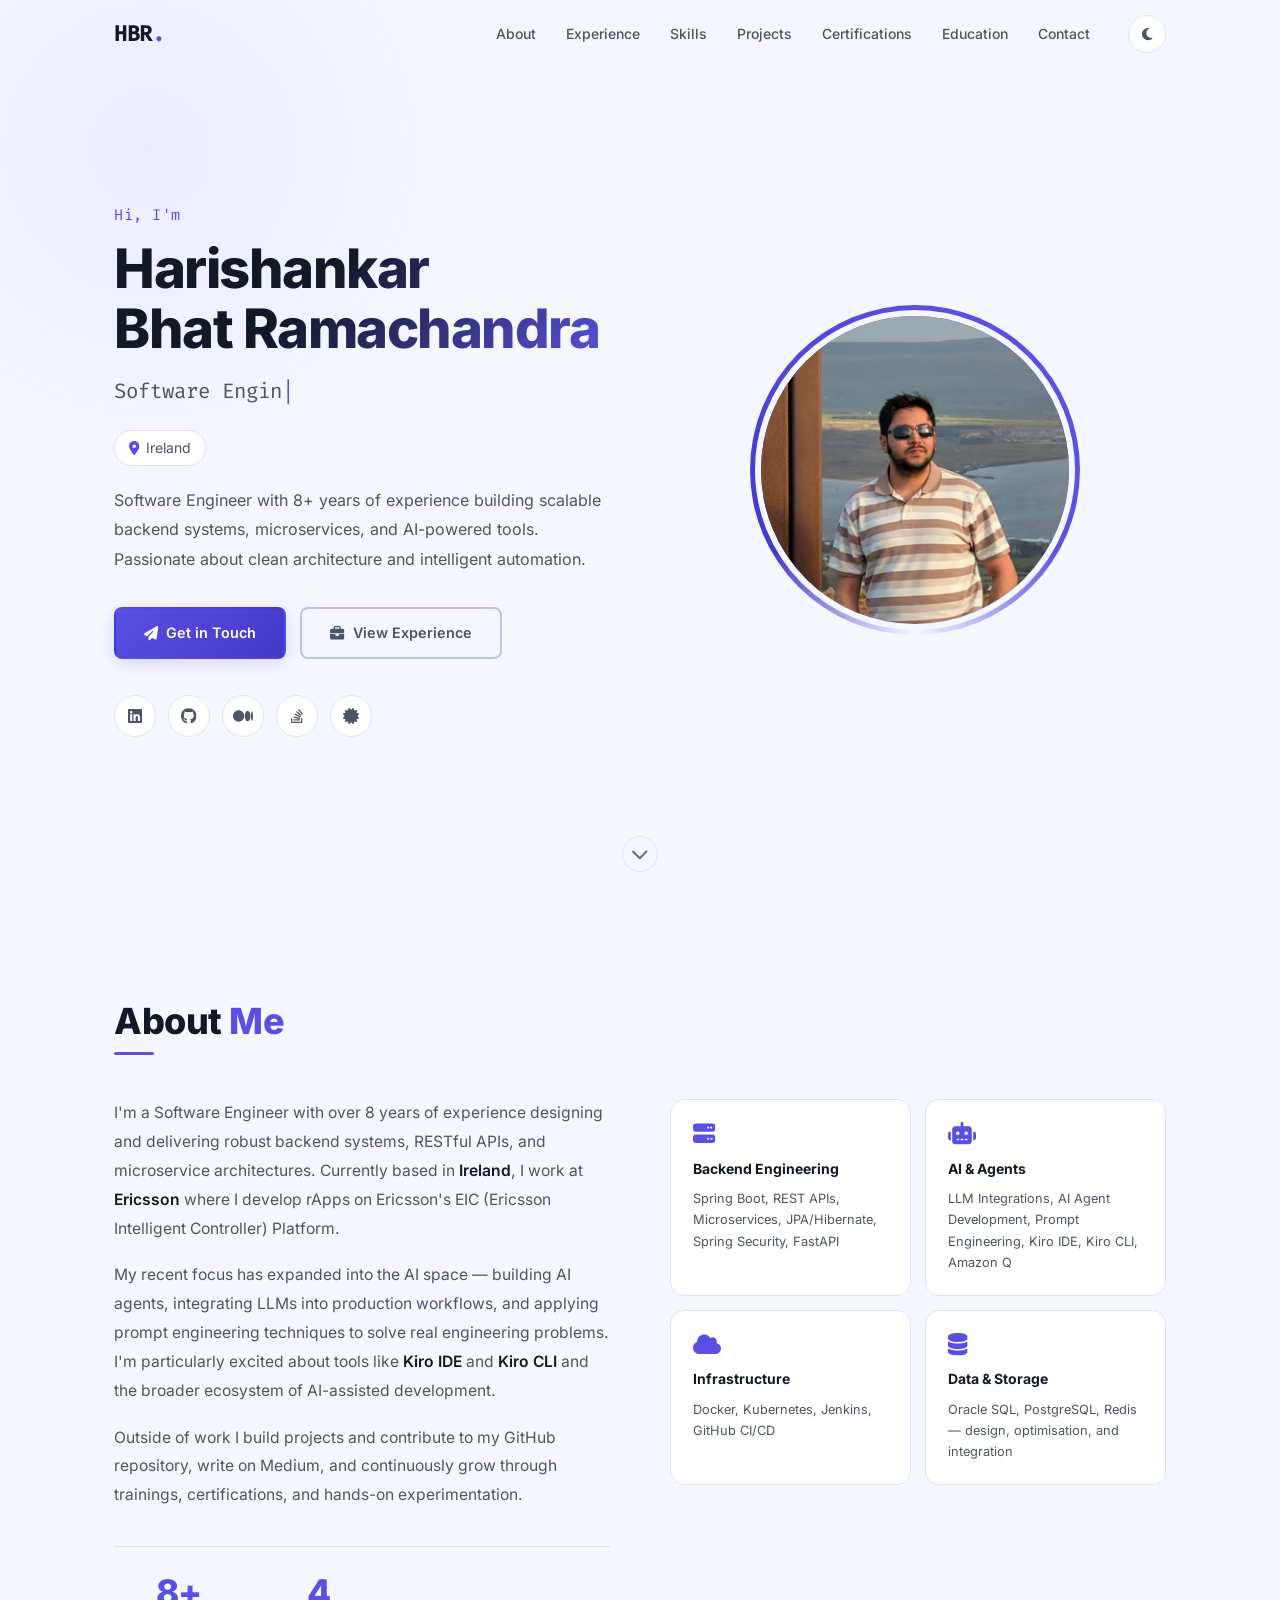
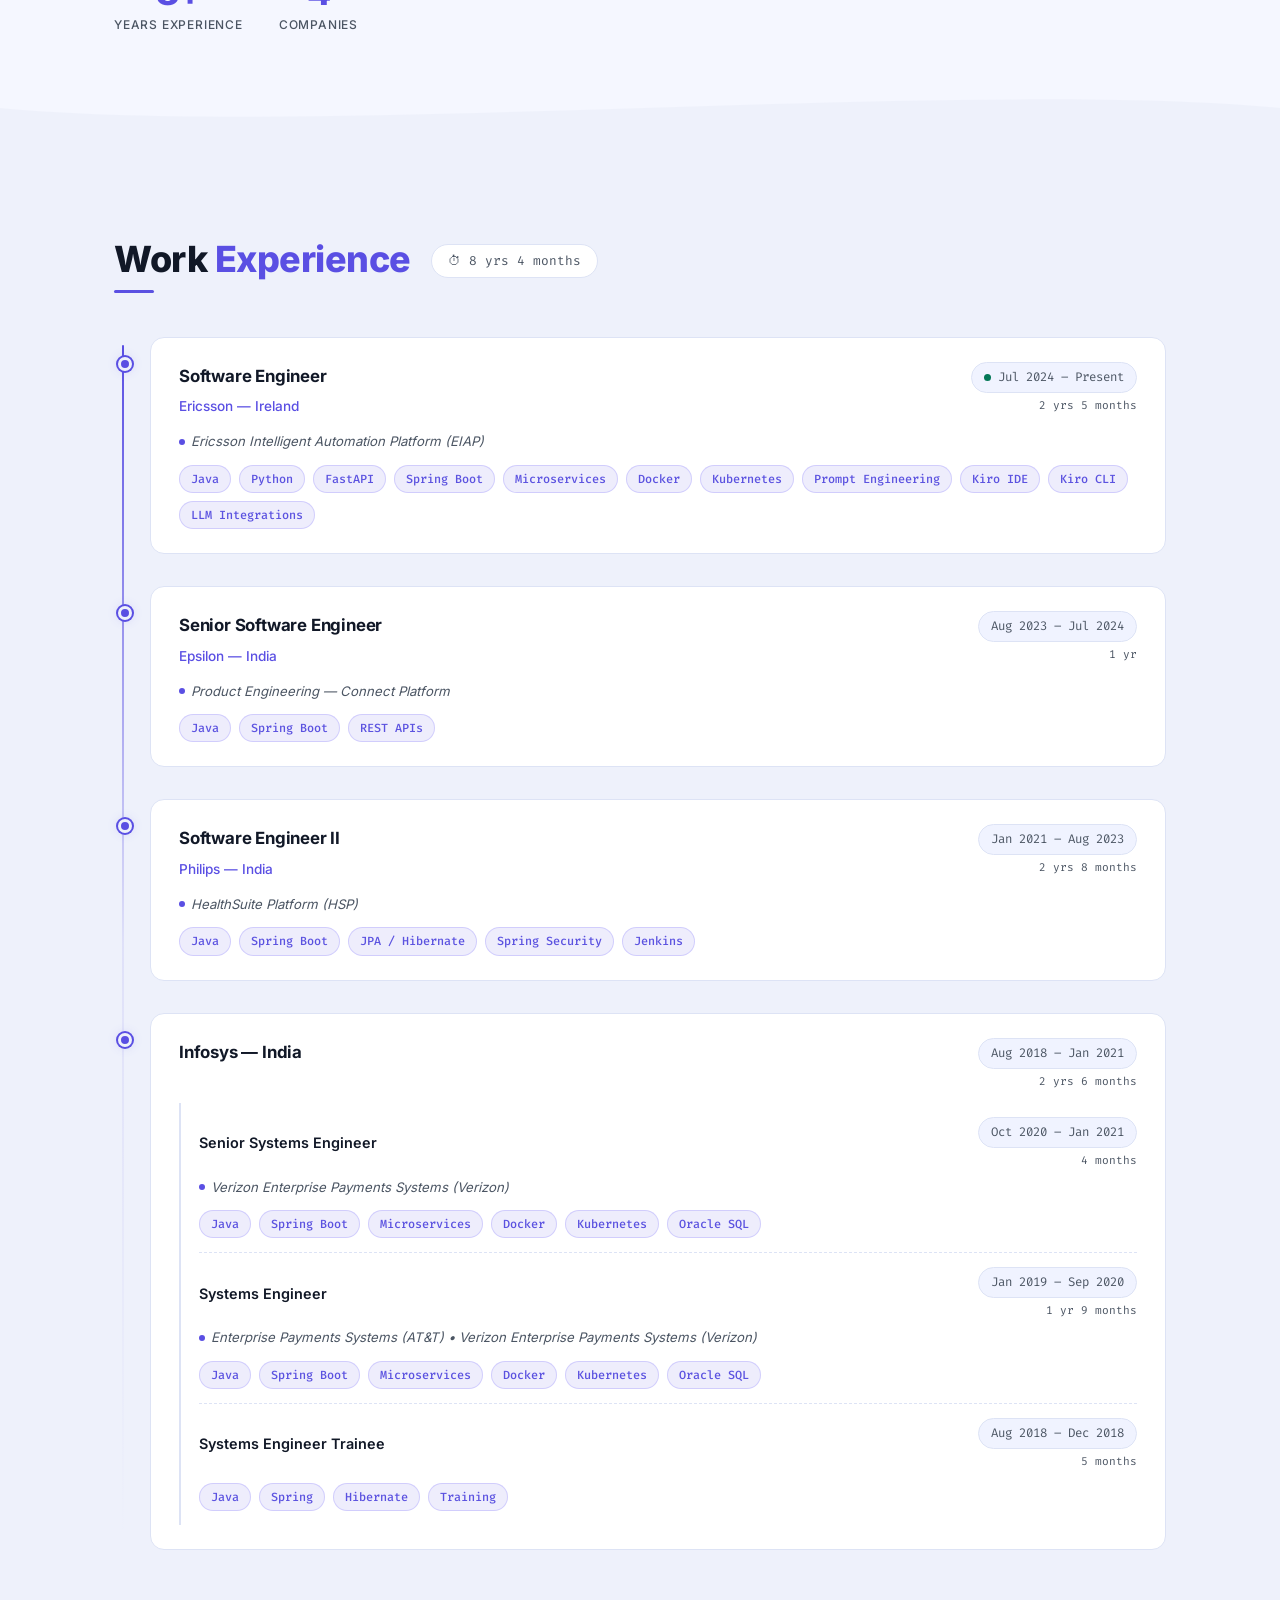
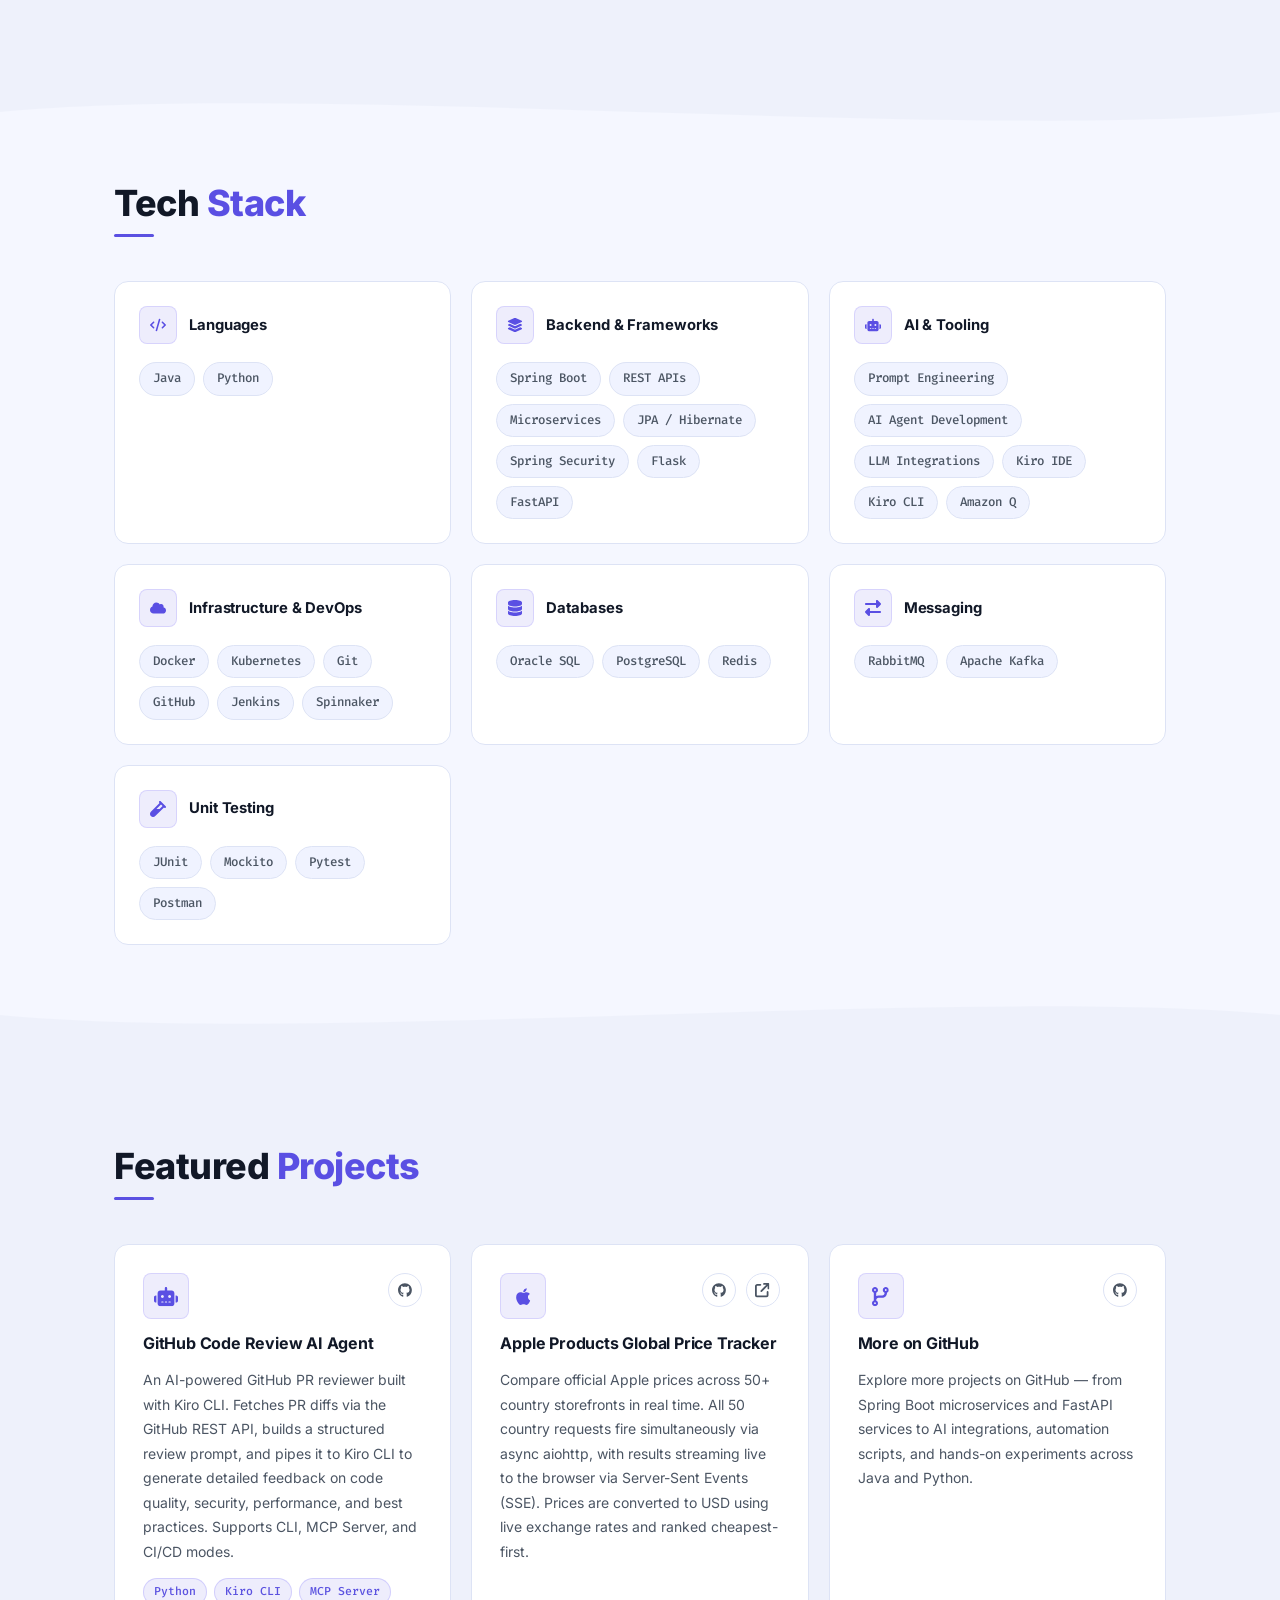
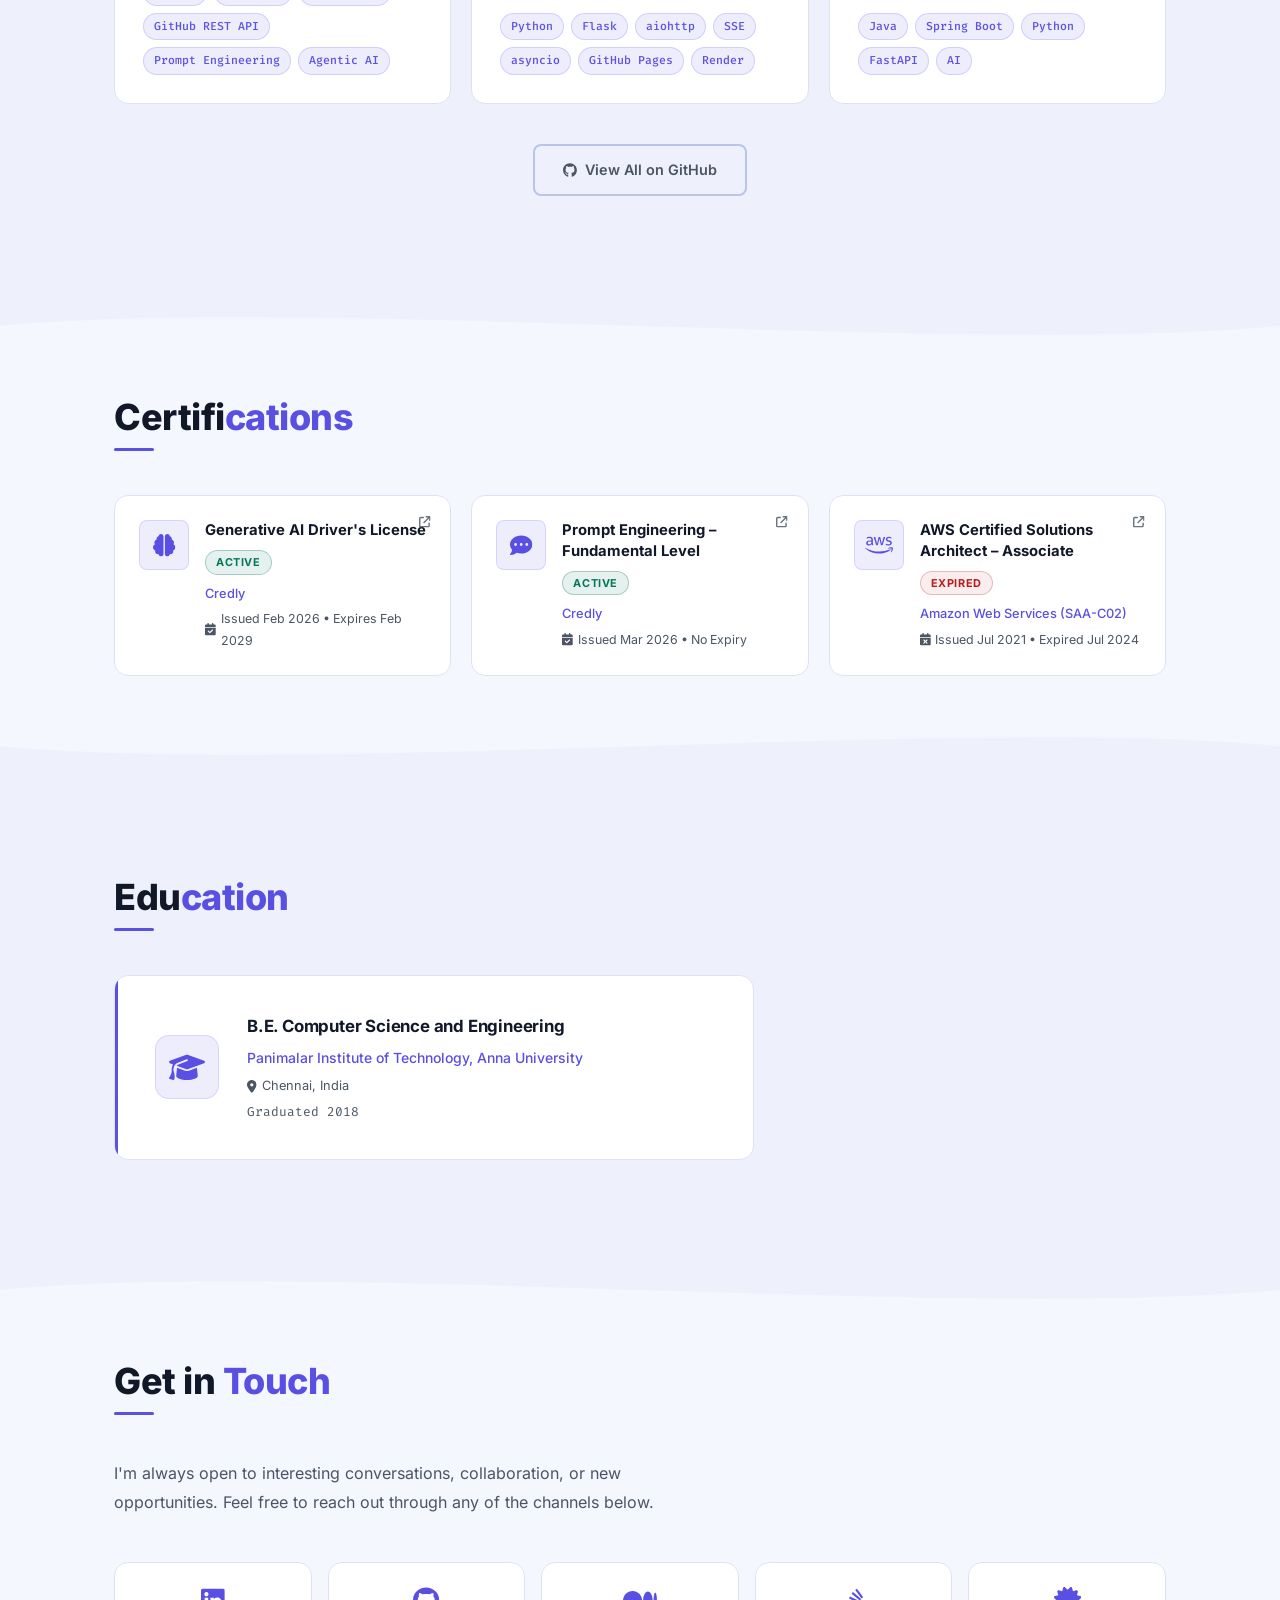
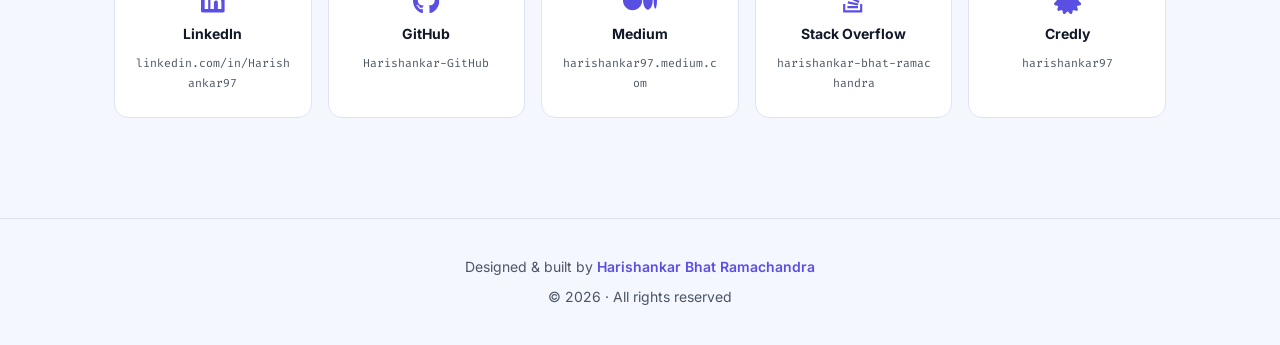
==== commit 13411e2a: "Remove the building icon from work experience cards The generic icon before each company name added " ====
--- a/index.html
+++ b/index.html
@@ -49,7 +49,9 @@
   <link rel="preload" href="fonts/inter-latin-var.woff2" as="font" type="font/woff2" crossorigin />
   <link rel="preload" href="fonts/fira-code-latin-var.woff2" as="font" type="font/woff2" crossorigin />
 
-  <link rel="stylesheet" href="style.css" />
+  <!-- Bump ?v= whenever style.css or script.js changes, so returning visitors
+       never get a new page with an old cached stylesheet or script -->
+  <link rel="stylesheet" href="style.css?v=2026-10-17" />
 
   <!-- Structured data for search engines -->
   <script type="application/ld+json">
@@ -78,14 +80,13 @@
 
   <!-- Icons: Font Awesome Free 6.5.0 by @fontawesome - https://fontawesome.com
        License - https://fontawesome.com/license/free (Icons: CC BY 4.0) Copyright 2023 Fonticons, Inc. -->
-  <svg xmlns="http://www.w3.org/2000/svg" class="icon-sprite" aria-hidden="true">
+  <svg xmlns="http://www.w3.org/2000/svg" class="icon-sprite" width="0" height="0" style="position:absolute" aria-hidden="true">
     <symbol id="i-apple" viewBox="0 0 384 512"><path d="M318.7 268.7c-.2-36.7 16.4-64.4 50-84.8-18.8-26.9-47.2-41.7-84.7-44.6-35.5-2.8-74.3 20.7-88.5 20.7-15 0-49.4-19.7-76.4-19.7C63.3 141.2 4 184.8 4 273.5q0 39.3 14.4 81.2c12.8 36.7 59 126.7 107.2 125.2 25.2-.6 43-17.9 75.8-17.9 31.8 0 48.3 17.9 76.4 17.9 48.6-.7 90.4-82.5 102.6-119.3-65.2-30.7-61.7-90-61.7-91.9zm-56.6-164.2c27.3-32.4 24.8-61.9 24-72.5-24.1 1.4-52 16.4-67.9 34.9-17.5 19.8-27.8 44.3-25.6 71.9 26.1 2 49.9-11.4 69.5-34.3z"/></symbol>
     <symbol id="i-arrow-up" viewBox="0 0 384 512"><path d="M214.6 41.4c-12.5-12.5-32.8-12.5-45.3 0l-160 160c-12.5 12.5-12.5 32.8 0 45.3s32.8 12.5 45.3 0L160 141.2V448c0 17.7 14.3 32 32 32s32-14.3 32-32V141.2L329.4 246.6c12.5 12.5 32.8 12.5 45.3 0s12.5-32.8 0-45.3l-160-160z"/></symbol>
     <symbol id="i-arrow-up-right-from-square" viewBox="0 0 512 512"><path d="M320 0c-17.7 0-32 14.3-32 32s14.3 32 32 32h82.7L201.4 265.4c-12.5 12.5-12.5 32.8 0 45.3s32.8 12.5 45.3 0L448 109.3V192c0 17.7 14.3 32 32 32s32-14.3 32-32V32c0-17.7-14.3-32-32-32H320zM80 32C35.8 32 0 67.8 0 112V432c0 44.2 35.8 80 80 80H400c44.2 0 80-35.8 80-80V320c0-17.7-14.3-32-32-32s-32 14.3-32 32V432c0 8.8-7.2 16-16 16H80c-8.8 0-16-7.2-16-16V112c0-8.8 7.2-16 16-16H192c17.7 0 32-14.3 32-32s-14.3-32-32-32H80z"/></symbol>
     <symbol id="i-aws" viewBox="0 0 640 512"><path d="M180.41 203.01c-.72 22.65 10.6 32.68 10.88 39.05a8.164 8.164 0 0 1-4.1 6.27l-12.8 8.96a10.66 10.66 0 0 1-5.63 1.92c-.43-.02-8.19 1.83-20.48-25.61a78.608 78.608 0 0 1-62.61 29.45c-16.28.89-60.4-9.24-58.13-56.21-1.59-38.28 34.06-62.06 70.93-60.05 7.1.02 21.6.37 46.99 6.27v-15.62c2.69-26.46-14.7-46.99-44.81-43.91-2.4.01-19.4-.5-45.84 10.11-7.36 3.38-8.3 2.82-10.75 2.82-7.41 0-4.36-21.48-2.94-24.2 5.21-6.4 35.86-18.35 65.94-18.18a76.857 76.857 0 0 1 55.69 17.28 70.285 70.285 0 0 1 17.67 52.36l-.01 69.29zM93.99 235.4c32.43-.47 46.16-19.97 49.29-30.47 2.46-10.05 2.05-16.41 2.05-27.4-9.67-2.32-23.59-4.85-39.56-4.87-15.15-1.14-42.82 5.63-41.74 32.26-1.24 16.79 11.12 31.4 29.96 30.48zm170.92 23.05c-7.86.72-11.52-4.86-12.68-10.37l-49.8-164.65c-.97-2.78-1.61-5.65-1.92-8.58a4.61 4.61 0 0 1 3.86-5.25c.24-.04-2.13 0 22.25 0 8.78-.88 11.64 6.03 12.55 10.37l35.72 140.83 33.16-140.83c.53-3.22 2.94-11.07 12.8-10.24h17.16c2.17-.18 11.11-.5 12.68 10.37l33.42 142.63L420.98 80.1c.48-2.18 2.72-11.37 12.68-10.37h19.72c.85-.13 6.15-.81 5.25 8.58-.43 1.85 3.41-10.66-52.75 169.9-1.15 5.51-4.82 11.09-12.68 10.37h-18.69c-10.94 1.15-12.51-9.66-12.68-10.75L328.67 110.7l-32.78 136.99c-.16 1.09-1.73 11.9-12.68 10.75h-18.3zm273.48 5.63c-5.88.01-33.92-.3-57.36-12.29a12.802 12.802 0 0 1-7.81-11.91v-10.75c0-8.45 6.2-6.9 8.83-5.89 10.04 4.06 16.48 7.14 28.81 9.6 36.65 7.53 52.77-2.3 56.72-4.48 13.15-7.81 14.19-25.68 5.25-34.95-10.48-8.79-15.48-9.12-53.13-21-4.64-1.29-43.7-13.61-43.79-52.36-.61-28.24 25.05-56.18 69.52-55.95 12.67-.01 46.43 4.13 55.57 15.62 1.35 2.09 2.02 4.55 1.92 7.04v10.11c0 4.44-1.62 6.66-4.87 6.66-7.71-.86-21.39-11.17-49.16-10.75-6.89-.36-39.89.91-38.41 24.97-.43 18.96 26.61 26.07 29.7 26.89 36.46 10.97 48.65 12.79 63.12 29.58 17.14 22.25 7.9 48.3 4.35 55.44-19.08 37.49-68.42 34.44-69.26 34.42zm40.2 104.86c-70.03 51.72-171.69 79.25-258.49 79.25A469.127 469.127 0 0 1 2.83 327.46c-6.53-5.89-.77-13.96 7.17-9.47a637.37 637.37 0 0 0 316.88 84.12 630.22 630.22 0 0 0 241.59-49.55c11.78-5 21.77 7.8 10.12 16.38zm29.19-33.29c-8.96-11.52-59.28-5.38-81.81-2.69-6.79.77-7.94-5.12-1.79-9.47 40.07-28.17 105.88-20.1 113.44-10.63 7.55 9.47-2.05 75.41-39.56 106.91-5.76 4.87-11.27 2.3-8.71-4.1 8.44-21.25 27.39-68.49 18.43-80.02z"/></symbol>
     <symbol id="i-brain" viewBox="0 0 512 512"><path d="M184 0c30.9 0 56 25.1 56 56V456c0 30.9-25.1 56-56 56c-28.9 0-52.7-21.9-55.7-50.1c-5.2 1.4-10.7 2.1-16.3 2.1c-35.3 0-64-28.7-64-64c0-7.4 1.3-14.6 3.6-21.2C21.4 367.4 0 338.2 0 304c0-31.9 18.7-59.5 45.8-72.3C37.1 220.8 32 207 32 192c0-30.7 21.6-56.3 50.4-62.6C80.8 123.9 80 118 80 112c0-29.9 20.6-55.1 48.3-62.1C131.3 21.9 155.1 0 184 0zM328 0c28.9 0 52.6 21.9 55.7 49.9c27.8 7 48.3 32.1 48.3 62.1c0 6-.8 11.9-2.4 17.4c28.8 6.2 50.4 31.9 50.4 62.6c0 15-5.1 28.8-13.8 39.7C493.3 244.5 512 272.1 512 304c0 34.2-21.4 63.4-51.6 74.8c2.3 6.6 3.6 13.8 3.6 21.2c0 35.3-28.7 64-64 64c-5.6 0-11.1-.7-16.3-2.1c-3 28.2-26.8 50.1-55.7 50.1c-30.9 0-56-25.1-56-56V56c0-30.9 25.1-56 56-56z"/></symbol>
     <symbol id="i-briefcase" viewBox="0 0 512 512"><path d="M184 48H328c4.4 0 8 3.6 8 8V96H176V56c0-4.4 3.6-8 8-8zm-56 8V96H64C28.7 96 0 124.7 0 160v96H192 320 512V160c0-35.3-28.7-64-64-64H384V56c0-30.9-25.1-56-56-56H184c-30.9 0-56 25.1-56 56zM512 288H320v32c0 17.7-14.3 32-32 32H224c-17.7 0-32-14.3-32-32V288H0V416c0 35.3 28.7 64 64 64H448c35.3 0 64-28.7 64-64V288z"/></symbol>
-    <symbol id="i-building" viewBox="0 0 384 512"><path d="M48 0C21.5 0 0 21.5 0 48V464c0 26.5 21.5 48 48 48h96V432c0-26.5 21.5-48 48-48s48 21.5 48 48v80h96c26.5 0 48-21.5 48-48V48c0-26.5-21.5-48-48-48H48zM64 240c0-8.8 7.2-16 16-16h32c8.8 0 16 7.2 16 16v32c0 8.8-7.2 16-16 16H80c-8.8 0-16-7.2-16-16V240zm112-16h32c8.8 0 16 7.2 16 16v32c0 8.8-7.2 16-16 16H176c-8.8 0-16-7.2-16-16V240c0-8.8 7.2-16 16-16zm80 16c0-8.8 7.2-16 16-16h32c8.8 0 16 7.2 16 16v32c0 8.8-7.2 16-16 16H272c-8.8 0-16-7.2-16-16V240zM80 96h32c8.8 0 16 7.2 16 16v32c0 8.8-7.2 16-16 16H80c-8.8 0-16-7.2-16-16V112c0-8.8 7.2-16 16-16zm80 16c0-8.8 7.2-16 16-16h32c8.8 0 16 7.2 16 16v32c0 8.8-7.2 16-16 16H176c-8.8 0-16-7.2-16-16V112zM272 96h32c8.8 0 16 7.2 16 16v32c0 8.8-7.2 16-16 16H272c-8.8 0-16-7.2-16-16V112c0-8.8 7.2-16 16-16z"/></symbol>
     <symbol id="i-calendar-check" viewBox="0 0 448 512"><path d="M128 0c17.7 0 32 14.3 32 32V64H288V32c0-17.7 14.3-32 32-32s32 14.3 32 32V64h48c26.5 0 48 21.5 48 48v48H0V112C0 85.5 21.5 64 48 64H96V32c0-17.7 14.3-32 32-32zM0 192H448V464c0 26.5-21.5 48-48 48H48c-26.5 0-48-21.5-48-48V192zM329 305c9.4-9.4 9.4-24.6 0-33.9s-24.6-9.4-33.9 0l-95 95-47-47c-9.4-9.4-24.6-9.4-33.9 0s-9.4 24.6 0 33.9l64 64c9.4 9.4 24.6 9.4 33.9 0L329 305z"/></symbol>
     <symbol id="i-calendar-xmark" viewBox="0 0 448 512"><path d="M128 0c17.7 0 32 14.3 32 32V64H288V32c0-17.7 14.3-32 32-32s32 14.3 32 32V64h48c26.5 0 48 21.5 48 48v48H0V112C0 85.5 21.5 64 48 64H96V32c0-17.7 14.3-32 32-32zM0 192H448V464c0 26.5-21.5 48-48 48H48c-26.5 0-48-21.5-48-48V192zM305 305c9.4-9.4 9.4-24.6 0-33.9s-24.6-9.4-33.9 0l-47 47-47-47c-9.4-9.4-24.6-9.4-33.9 0s-9.4 24.6 0 33.9l47 47-47 47c-9.4 9.4-9.4 24.6 0 33.9s24.6 9.4 33.9 0l47-47 47 47c9.4 9.4 24.6 9.4 33.9 0s9.4-24.6 0-33.9l-47-47 47-47z"/></symbol>
     <symbol id="i-certificate" viewBox="0 0 512 512"><path d="M211 7.3C205 1 196-1.4 187.6 .8s-14.9 8.9-17.1 17.3L154.7 80.6l-62-17.5c-8.4-2.4-17.4 0-23.5 6.1s-8.5 15.1-6.1 23.5l17.5 62L18.1 170.6c-8.4 2.1-15 8.7-17.3 17.1S1 205 7.3 211l46.2 45L7.3 301C1 307-1.4 316 .8 324.4s8.9 14.9 17.3 17.1l62.5 15.8-17.5 62c-2.4 8.4 0 17.4 6.1 23.5s15.1 8.5 23.5 6.1l62-17.5 15.8 62.5c2.1 8.4 8.7 15 17.1 17.3s17.3-.2 23.4-6.4l45-46.2 45 46.2c6.1 6.2 15 8.7 23.4 6.4s14.9-8.9 17.1-17.3l15.8-62.5 62 17.5c8.4 2.4 17.4 0 23.5-6.1s8.5-15.1 6.1-23.5l-17.5-62 62.5-15.8c8.4-2.1 15-8.7 17.3-17.1s-.2-17.4-6.4-23.4l-46.2-45 46.2-45c6.2-6.1 8.7-15 6.4-23.4s-8.9-14.9-17.3-17.1l-62.5-15.8 17.5-62c2.4-8.4 0-17.4-6.1-23.5s-15.1-8.5-23.5-6.1l-62 17.5L341.4 18.1c-2.1-8.4-8.7-15-17.1-17.3S307 1 301 7.3L256 53.5 211 7.3z"/></symbol>
@@ -128,8 +129,8 @@
         <li role="listitem"><a href="#contact">Contact</a></li>
       </ul>
       <button class="theme-toggle" id="theme-toggle" aria-label="Switch colour theme" type="button">
-        <svg class="icon icon-sun" viewBox="0 0 512 512" aria-hidden="true"><use href="#i-sun"/></svg>
-        <svg class="icon icon-moon" viewBox="0 0 384 512" aria-hidden="true"><use href="#i-moon"/></svg>
+        <svg class="icon icon-sun" viewBox="0 0 512 512" height="1em" fill="currentColor" aria-hidden="true"><use href="#i-sun"/></svg>
+        <svg class="icon icon-moon" viewBox="0 0 384 512" height="1em" fill="currentColor" aria-hidden="true"><use href="#i-moon"/></svg>
       </button>
       <button class="hamburger" id="hamburger" aria-label="Open navigation menu" aria-expanded="false" aria-controls="nav-links" type="button">
         <span aria-hidden="true"></span>
@@ -152,7 +153,7 @@
           <span class="typed-text" id="typed-text" aria-hidden="true">Software Engineer</span><span class="cursor" aria-hidden="true">|</span>
         </p>
         <p class="hero-location">
-          <svg class="icon" viewBox="0 0 384 512" aria-hidden="true"><use href="#i-location-dot"/></svg>
+          <svg class="icon" viewBox="0 0 384 512" height="1em" fill="currentColor" aria-hidden="true"><use href="#i-location-dot"/></svg>
           <span>Ireland</span>
         </p>
         <p class="hero-summary">
@@ -162,27 +163,27 @@
         </p>
         <div class="hero-cta">
           <a href="#contact" class="btn btn-primary">
-            <svg class="icon" viewBox="0 0 512 512" aria-hidden="true"><use href="#i-paper-plane"/></svg> Get in Touch
+            <svg class="icon" viewBox="0 0 512 512" height="1em" fill="currentColor" aria-hidden="true"><use href="#i-paper-plane"/></svg> Get in Touch
           </a>
           <a href="#experience" class="btn btn-outline">
-            <svg class="icon" viewBox="0 0 512 512" aria-hidden="true"><use href="#i-briefcase"/></svg> View Experience
+            <svg class="icon" viewBox="0 0 512 512" height="1em" fill="currentColor" aria-hidden="true"><use href="#i-briefcase"/></svg> View Experience
           </a>
         </div>
         <ul class="hero-socials" role="list" aria-label="Social links">
           <li><a href="https://www.linkedin.com/in/Harishankar97" target="_blank" rel="noopener noreferrer" aria-label="LinkedIn profile">
-            <svg class="icon" viewBox="0 0 448 512" aria-hidden="true"><use href="#i-linkedin"/></svg>
+            <svg class="icon" viewBox="0 0 448 512" height="1em" fill="currentColor" aria-hidden="true"><use href="#i-linkedin"/></svg>
           </a></li>
           <li><a href="https://github.com/Harishankar-GitHub" target="_blank" rel="noopener noreferrer" aria-label="GitHub profile">
-            <svg class="icon" viewBox="0 0 496 512" aria-hidden="true"><use href="#i-github"/></svg>
+            <svg class="icon" viewBox="0 0 496 512" height="1em" fill="currentColor" aria-hidden="true"><use href="#i-github"/></svg>
           </a></li>
           <li><a href="https://harishankar97.medium.com/" target="_blank" rel="noopener noreferrer" aria-label="Medium blog">
-            <svg class="icon" viewBox="0 0 640 512" aria-hidden="true"><use href="#i-medium"/></svg>
+            <svg class="icon" viewBox="0 0 640 512" height="1em" fill="currentColor" aria-hidden="true"><use href="#i-medium"/></svg>
           </a></li>
           <li><a href="https://stackoverflow.com/users/17200622/harishankar-bhat-ramachandra" target="_blank" rel="noopener noreferrer" aria-label="Stack Overflow profile">
-            <svg class="icon" viewBox="0 0 384 512" aria-hidden="true"><use href="#i-stack-overflow"/></svg>
+            <svg class="icon" viewBox="0 0 384 512" height="1em" fill="currentColor" aria-hidden="true"><use href="#i-stack-overflow"/></svg>
           </a></li>
           <li><a href="https://www.credly.com/users/harishankar97/badges" target="_blank" rel="noopener noreferrer" aria-label="Credly badges">
-            <svg class="icon" viewBox="0 0 512 512" aria-hidden="true"><use href="#i-certificate"/></svg>
+            <svg class="icon" viewBox="0 0 512 512" height="1em" fill="currentColor" aria-hidden="true"><use href="#i-certificate"/></svg>
           </a></li>
         </ul>
       </div>
@@ -205,7 +206,7 @@
         </div>
       </div>
       <a href="#about" class="scroll-down" aria-label="Scroll to About section">
-        <svg class="icon" viewBox="0 0 512 512" aria-hidden="true"><use href="#i-chevron-down"/></svg>
+        <svg class="icon" viewBox="0 0 512 512" height="1em" fill="currentColor" aria-hidden="true"><use href="#i-chevron-down"/></svg>
       </a>
     </section>
 
@@ -246,22 +247,22 @@
           </div>
           <div class="about-highlights">
             <article class="highlight-card">
-              <svg class="icon" viewBox="0 0 512 512" aria-hidden="true"><use href="#i-server"/></svg>
+              <svg class="icon" viewBox="0 0 512 512" height="1em" fill="currentColor" aria-hidden="true"><use href="#i-server"/></svg>
               <h3>Backend Engineering</h3>
               <p>Spring Boot, REST APIs, Microservices, JPA/Hibernate, Spring Security, FastAPI</p>
             </article>
             <article class="highlight-card">
-              <svg class="icon" viewBox="0 0 640 512" aria-hidden="true"><use href="#i-robot"/></svg>
+              <svg class="icon" viewBox="0 0 640 512" height="1em" fill="currentColor" aria-hidden="true"><use href="#i-robot"/></svg>
               <h3>AI &amp; Agents</h3>
               <p>LLM Integrations, AI Agent Development, Prompt Engineering, Kiro IDE, Kiro CLI, Amazon Q</p>
             </article>
             <article class="highlight-card">
-              <svg class="icon" viewBox="0 0 640 512" aria-hidden="true"><use href="#i-cloud"/></svg>
+              <svg class="icon" viewBox="0 0 640 512" height="1em" fill="currentColor" aria-hidden="true"><use href="#i-cloud"/></svg>
               <h3>Infrastructure</h3>
               <p>Docker, Kubernetes, Jenkins, GitHub CI/CD</p>
             </article>
             <article class="highlight-card">
-              <svg class="icon" viewBox="0 0 448 512" aria-hidden="true"><use href="#i-database"/></svg>
+              <svg class="icon" viewBox="0 0 448 512" height="1em" fill="currentColor" aria-hidden="true"><use href="#i-database"/></svg>
               <h3>Data &amp; Storage</h3>
               <p>Oracle SQL, PostgreSQL, Redis — design, optimisation, and integration</p>
             </article>
@@ -286,7 +287,7 @@
               <header class="timeline-header">
                 <div>
                   <h3 class="job-title">Software Engineer</h3>
-                  <p class="company"><svg class="icon" viewBox="0 0 384 512" aria-hidden="true"><use href="#i-building"/></svg> Ericsson &mdash; Ireland</p>
+                  <p class="company">Ericsson &mdash; Ireland</p>
                 </div>
               <div class="date-wrap">
                 <time class="timeline-date current-role" datetime="2024-07">
@@ -310,7 +311,7 @@
               <header class="timeline-header">
                 <div>
                   <h3 class="job-title">Senior Software Engineer</h3>
-                  <p class="company"><svg class="icon" viewBox="0 0 384 512" aria-hidden="true"><use href="#i-building"/></svg> Epsilon &mdash; India</p>
+                  <p class="company">Epsilon &mdash; India</p>
                 </div>
               <div class="date-wrap">
                 <time class="timeline-date" datetime="2023-08">Aug 2023 – Jul 2024</time>
@@ -330,7 +331,7 @@
               <header class="timeline-header">
                 <div>
                   <h3 class="job-title">Software Engineer II</h3>
-                  <p class="company"><svg class="icon" viewBox="0 0 384 512" aria-hidden="true"><use href="#i-building"/></svg> Philips &mdash; India</p>
+                  <p class="company">Philips &mdash; India</p>
                 </div>
               <div class="date-wrap">
                 <time class="timeline-date" datetime="2021-01">Jan 2021 – Aug 2023</time>
@@ -416,7 +417,7 @@
 
           <article class="skill-category" data-aos>
             <div class="skill-category-header">
-              <svg class="icon" viewBox="0 0 640 512" aria-hidden="true"><use href="#i-code"/></svg>
+              <svg class="icon" viewBox="0 0 640 512" height="1em" fill="currentColor" aria-hidden="true"><use href="#i-code"/></svg>
               <h3>Languages</h3>
             </div>
             <ul class="skill-tags" aria-label="Programming languages">
@@ -427,7 +428,7 @@
 
           <article class="skill-category" data-aos>
             <div class="skill-category-header">
-              <svg class="icon" viewBox="0 0 576 512" aria-hidden="true"><use href="#i-layer-group"/></svg>
+              <svg class="icon" viewBox="0 0 576 512" height="1em" fill="currentColor" aria-hidden="true"><use href="#i-layer-group"/></svg>
               <h3>Backend &amp; Frameworks</h3>
             </div>
             <ul class="skill-tags" aria-label="Backend frameworks">
@@ -443,7 +444,7 @@
 
           <article class="skill-category" data-aos>
             <div class="skill-category-header">
-              <svg class="icon" viewBox="0 0 640 512" aria-hidden="true"><use href="#i-robot"/></svg>
+              <svg class="icon" viewBox="0 0 640 512" height="1em" fill="currentColor" aria-hidden="true"><use href="#i-robot"/></svg>
               <h3>AI &amp; Tooling</h3>
             </div>
             <ul class="skill-tags" aria-label="AI tools and technologies">
@@ -458,7 +459,7 @@
 
           <article class="skill-category" data-aos>
             <div class="skill-category-header">
-              <svg class="icon" viewBox="0 0 640 512" aria-hidden="true"><use href="#i-cloud"/></svg>
+              <svg class="icon" viewBox="0 0 640 512" height="1em" fill="currentColor" aria-hidden="true"><use href="#i-cloud"/></svg>
               <h3>Infrastructure &amp; DevOps</h3>
             </div>
             <ul class="skill-tags" aria-label="Infrastructure tools">
@@ -473,7 +474,7 @@
 
           <article class="skill-category" data-aos>
             <div class="skill-category-header">
-              <svg class="icon" viewBox="0 0 448 512" aria-hidden="true"><use href="#i-database"/></svg>
+              <svg class="icon" viewBox="0 0 448 512" height="1em" fill="currentColor" aria-hidden="true"><use href="#i-database"/></svg>
               <h3>Databases</h3>
             </div>
             <ul class="skill-tags" aria-label="Databases">
@@ -485,7 +486,7 @@
 
           <article class="skill-category" data-aos>
             <div class="skill-category-header">
-              <svg class="icon" viewBox="0 0 512 512" aria-hidden="true"><use href="#i-right-left"/></svg>
+              <svg class="icon" viewBox="0 0 512 512" height="1em" fill="currentColor" aria-hidden="true"><use href="#i-right-left"/></svg>
               <h3>Messaging</h3>
             </div>
             <ul class="skill-tags" aria-label="Messaging systems">
@@ -496,7 +497,7 @@
 
           <article class="skill-category" data-aos>
             <div class="skill-category-header">
-              <svg class="icon" viewBox="0 0 512 512" aria-hidden="true"><use href="#i-vial"/></svg>
+              <svg class="icon" viewBox="0 0 512 512" height="1em" fill="currentColor" aria-hidden="true"><use href="#i-vial"/></svg>
               <h3>Unit Testing</h3>
             </div>
             <ul class="skill-tags" aria-label="Testing tools">
@@ -520,10 +521,10 @@
 
           <article class="project-card" data-aos>
             <div class="project-card-header">
-              <div class="project-icon"><svg class="icon" viewBox="0 0 640 512" aria-hidden="true"><use href="#i-robot"/></svg></div>
+              <div class="project-icon"><svg class="icon" viewBox="0 0 640 512" height="1em" fill="currentColor" aria-hidden="true"><use href="#i-robot"/></svg></div>
               <div class="project-links">
                 <a href="https://github.com/Harishankar-GitHub/GitHub-Code-Review-Agent" target="_blank" rel="noopener noreferrer" aria-label="GitHub Code Review AI Agent source code on GitHub">
-                  <svg class="icon" viewBox="0 0 496 512" aria-hidden="true"><use href="#i-github"/></svg>
+                  <svg class="icon" viewBox="0 0 496 512" height="1em" fill="currentColor" aria-hidden="true"><use href="#i-github"/></svg>
                 </a>
               </div>
             </div>
@@ -546,13 +547,13 @@
 
           <article class="project-card" data-aos>
             <div class="project-card-header">
-              <div class="project-icon"><svg class="icon" viewBox="0 0 384 512" aria-hidden="true"><use href="#i-apple"/></svg></div>
+              <div class="project-icon"><svg class="icon" viewBox="0 0 384 512" height="1em" fill="currentColor" aria-hidden="true"><use href="#i-apple"/></svg></div>
               <div class="project-links">
                 <a href="https://github.com/Harishankar-GitHub/Apple-Products-Global-Price-Tracker" target="_blank" rel="noopener noreferrer" aria-label="Apple Products Global Price Tracker source code on GitHub">
-                  <svg class="icon" viewBox="0 0 496 512" aria-hidden="true"><use href="#i-github"/></svg>
+                  <svg class="icon" viewBox="0 0 496 512" height="1em" fill="currentColor" aria-hidden="true"><use href="#i-github"/></svg>
                 </a>
                 <a href="https://harishankar-github.github.io/Apple-Products-Global-Price-Tracker/" target="_blank" rel="noopener noreferrer" aria-label="Apple Products Global Price Tracker live demo">
-                  <svg class="icon" viewBox="0 0 512 512" aria-hidden="true"><use href="#i-arrow-up-right-from-square"/></svg>
+                  <svg class="icon" viewBox="0 0 512 512" height="1em" fill="currentColor" aria-hidden="true"><use href="#i-arrow-up-right-from-square"/></svg>
                 </a>
               </div>
             </div>
@@ -576,10 +577,10 @@
 
           <article class="project-card" data-aos>
             <div class="project-card-header">
-              <div class="project-icon"><svg class="icon" viewBox="0 0 448 512" aria-hidden="true"><use href="#i-code-branch"/></svg></div>
+              <div class="project-icon"><svg class="icon" viewBox="0 0 448 512" height="1em" fill="currentColor" aria-hidden="true"><use href="#i-code-branch"/></svg></div>
               <div class="project-links">
                 <a href="https://github.com/Harishankar-GitHub" target="_blank" rel="noopener noreferrer" aria-label="View all projects on GitHub">
-                  <svg class="icon" viewBox="0 0 496 512" aria-hidden="true"><use href="#i-github"/></svg>
+                  <svg class="icon" viewBox="0 0 496 512" height="1em" fill="currentColor" aria-hidden="true"><use href="#i-github"/></svg>
                 </a>
               </div>
             </div>
@@ -601,7 +602,7 @@
         </div>
         <div class="projects-cta">
           <a href="https://github.com/Harishankar-GitHub" target="_blank" rel="noopener noreferrer" class="btn btn-outline">
-            <svg class="icon" viewBox="0 0 496 512" aria-hidden="true"><use href="#i-github"/></svg> View All on GitHub
+            <svg class="icon" viewBox="0 0 496 512" height="1em" fill="currentColor" aria-hidden="true"><use href="#i-github"/></svg> View All on GitHub
           </a>
         </div>
       </div>
@@ -617,49 +618,49 @@
           <a href="https://www.credly.com/badges/eb4caf25-74e0-472e-973a-36a9d8884628/public_url"
              target="_blank" rel="noopener noreferrer" class="cert-card" data-aos
              aria-label="Generative AI Driver's License certification on Credly">
-            <div class="cert-icon"><svg class="icon" viewBox="0 0 512 512" aria-hidden="true"><use href="#i-brain"/></svg></div>
+            <div class="cert-icon"><svg class="icon" viewBox="0 0 512 512" height="1em" fill="currentColor" aria-hidden="true"><use href="#i-brain"/></svg></div>
             <div class="cert-info">
               <h3>Generative AI Driver's License</h3>
               <div class="cert-badge active">Active</div>
               <p class="cert-issuer">Credly</p>
               <p class="cert-date">
-                <svg class="icon" viewBox="0 0 448 512" aria-hidden="true"><use href="#i-calendar-check"/></svg>
+                <svg class="icon" viewBox="0 0 448 512" height="1em" fill="currentColor" aria-hidden="true"><use href="#i-calendar-check"/></svg>
                 Issued Feb 2026 &bull; Expires Feb 2029
               </p>
             </div>
-            <svg class="icon cert-link-icon" viewBox="0 0 512 512" aria-hidden="true"><use href="#i-arrow-up-right-from-square"/></svg>
+            <svg class="icon cert-link-icon" viewBox="0 0 512 512" height="1em" fill="currentColor" aria-hidden="true"><use href="#i-arrow-up-right-from-square"/></svg>
           </a>
 
           <a href="https://www.credly.com/badges/e6a75f1a-951b-45c1-adcd-6429e0c344c3/public_url"
              target="_blank" rel="noopener noreferrer" class="cert-card" data-aos
              aria-label="Prompt Engineering Fundamental Level certification on Credly">
-            <div class="cert-icon"><svg class="icon" viewBox="0 0 512 512" aria-hidden="true"><use href="#i-comment-dots"/></svg></div>
+            <div class="cert-icon"><svg class="icon" viewBox="0 0 512 512" height="1em" fill="currentColor" aria-hidden="true"><use href="#i-comment-dots"/></svg></div>
             <div class="cert-info">
               <h3>Prompt Engineering – Fundamental Level</h3>
               <div class="cert-badge active">Active</div>
               <p class="cert-issuer">Credly</p>
               <p class="cert-date">
-                <svg class="icon" viewBox="0 0 448 512" aria-hidden="true"><use href="#i-calendar-check"/></svg>
+                <svg class="icon" viewBox="0 0 448 512" height="1em" fill="currentColor" aria-hidden="true"><use href="#i-calendar-check"/></svg>
                 Issued Mar 2026 &bull; No Expiry
               </p>
             </div>
-            <svg class="icon cert-link-icon" viewBox="0 0 512 512" aria-hidden="true"><use href="#i-arrow-up-right-from-square"/></svg>
+            <svg class="icon cert-link-icon" viewBox="0 0 512 512" height="1em" fill="currentColor" aria-hidden="true"><use href="#i-arrow-up-right-from-square"/></svg>
           </a>
 
           <a href="https://www.credly.com/badges/90445d3a-24d2-4b77-b1a8-b0cd998f782e/public_url"
              target="_blank" rel="noopener noreferrer" class="cert-card" data-aos
              aria-label="AWS Certified Solutions Architect Associate certification on Credly">
-            <div class="cert-icon"><svg class="icon" viewBox="0 0 640 512" aria-hidden="true"><use href="#i-aws"/></svg></div>
+            <div class="cert-icon"><svg class="icon" viewBox="0 0 640 512" height="1em" fill="currentColor" aria-hidden="true"><use href="#i-aws"/></svg></div>
             <div class="cert-info">
               <h3>AWS Certified Solutions Architect – Associate</h3>
               <div class="cert-badge expired">Expired</div>
               <p class="cert-issuer">Amazon Web Services (SAA-C02)</p>
               <p class="cert-date">
-                <svg class="icon" viewBox="0 0 448 512" aria-hidden="true"><use href="#i-calendar-xmark"/></svg>
+                <svg class="icon" viewBox="0 0 448 512" height="1em" fill="currentColor" aria-hidden="true"><use href="#i-calendar-xmark"/></svg>
                 Issued Jul 2021 &bull; Expired Jul 2024
               </p>
             </div>
-            <svg class="icon cert-link-icon" viewBox="0 0 512 512" aria-hidden="true"><use href="#i-arrow-up-right-from-square"/></svg>
+            <svg class="icon cert-link-icon" viewBox="0 0 512 512" height="1em" fill="currentColor" aria-hidden="true"><use href="#i-arrow-up-right-from-square"/></svg>
           </a>
 
         </div>
@@ -672,12 +673,12 @@
       <div class="container">
         <h2 class="section-title" id="edu-heading">Edu<span>cation</span></h2>
         <article class="edu-card" data-aos>
-          <div class="edu-icon"><svg class="icon" viewBox="0 0 640 512" aria-hidden="true"><use href="#i-graduation-cap"/></svg></div>
+          <div class="edu-icon"><svg class="icon" viewBox="0 0 640 512" height="1em" fill="currentColor" aria-hidden="true"><use href="#i-graduation-cap"/></svg></div>
           <div class="edu-info">
             <h3>B.E. Computer Science and Engineering</h3>
             <p class="edu-institution">Panimalar Institute of Technology, Anna University</p>
             <p class="edu-location">
-              <svg class="icon" viewBox="0 0 384 512" aria-hidden="true"><use href="#i-location-dot"/></svg>
+              <svg class="icon" viewBox="0 0 384 512" height="1em" fill="currentColor" aria-hidden="true"><use href="#i-location-dot"/></svg>
               Chennai, India
             </p>
             <p class="edu-year">Graduated 2018</p>
@@ -698,31 +699,31 @@
         <ul class="contact-links" role="list" aria-label="Contact links">
 
           <li><a href="https://www.linkedin.com/in/Harishankar97" target="_blank" rel="noopener noreferrer" class="contact-card">
-            <svg class="icon" viewBox="0 0 448 512" aria-hidden="true"><use href="#i-linkedin"/></svg>
+            <svg class="icon" viewBox="0 0 448 512" height="1em" fill="currentColor" aria-hidden="true"><use href="#i-linkedin"/></svg>
             <span>LinkedIn</span>
             <small>linkedin.com/in/Harishankar97</small>
           </a></li>
 
           <li><a href="https://github.com/Harishankar-GitHub" target="_blank" rel="noopener noreferrer" class="contact-card">
-            <svg class="icon" viewBox="0 0 496 512" aria-hidden="true"><use href="#i-github"/></svg>
+            <svg class="icon" viewBox="0 0 496 512" height="1em" fill="currentColor" aria-hidden="true"><use href="#i-github"/></svg>
             <span>GitHub</span>
             <small>Harishankar-GitHub</small>
           </a></li>
 
           <li><a href="https://harishankar97.medium.com/" target="_blank" rel="noopener noreferrer" class="contact-card">
-            <svg class="icon" viewBox="0 0 640 512" aria-hidden="true"><use href="#i-medium"/></svg>
+            <svg class="icon" viewBox="0 0 640 512" height="1em" fill="currentColor" aria-hidden="true"><use href="#i-medium"/></svg>
             <span>Medium</span>
             <small>harishankar97.medium.com</small>
           </a></li>
 
           <li><a href="https://stackoverflow.com/users/17200622/harishankar-bhat-ramachandra" target="_blank" rel="noopener noreferrer" class="contact-card">
-            <svg class="icon" viewBox="0 0 384 512" aria-hidden="true"><use href="#i-stack-overflow"/></svg>
+            <svg class="icon" viewBox="0 0 384 512" height="1em" fill="currentColor" aria-hidden="true"><use href="#i-stack-overflow"/></svg>
             <span>Stack Overflow</span>
             <small>harishankar-bhat-ramachandra</small>
           </a></li>
 
           <li><a href="https://www.credly.com/users/harishankar97/badges" target="_blank" rel="noopener noreferrer" class="contact-card">
-            <svg class="icon" viewBox="0 0 512 512" aria-hidden="true"><use href="#i-certificate"/></svg>
+            <svg class="icon" viewBox="0 0 512 512" height="1em" fill="currentColor" aria-hidden="true"><use href="#i-certificate"/></svg>
             <span>Credly</span>
             <small>harishankar97</small>
           </a></li>
@@ -742,9 +743,9 @@
   </footer>
 
   <button class="back-to-top" id="back-to-top" aria-label="Back to top" type="button">
-    <svg class="icon" viewBox="0 0 384 512" aria-hidden="true"><use href="#i-arrow-up"/></svg>
+    <svg class="icon" viewBox="0 0 384 512" height="1em" fill="currentColor" aria-hidden="true"><use href="#i-arrow-up"/></svg>
   </button>
 
-  <script src="script.js"></script>
+  <script src="script.js?v=2026-10-17"></script>
 </body>
 </html>
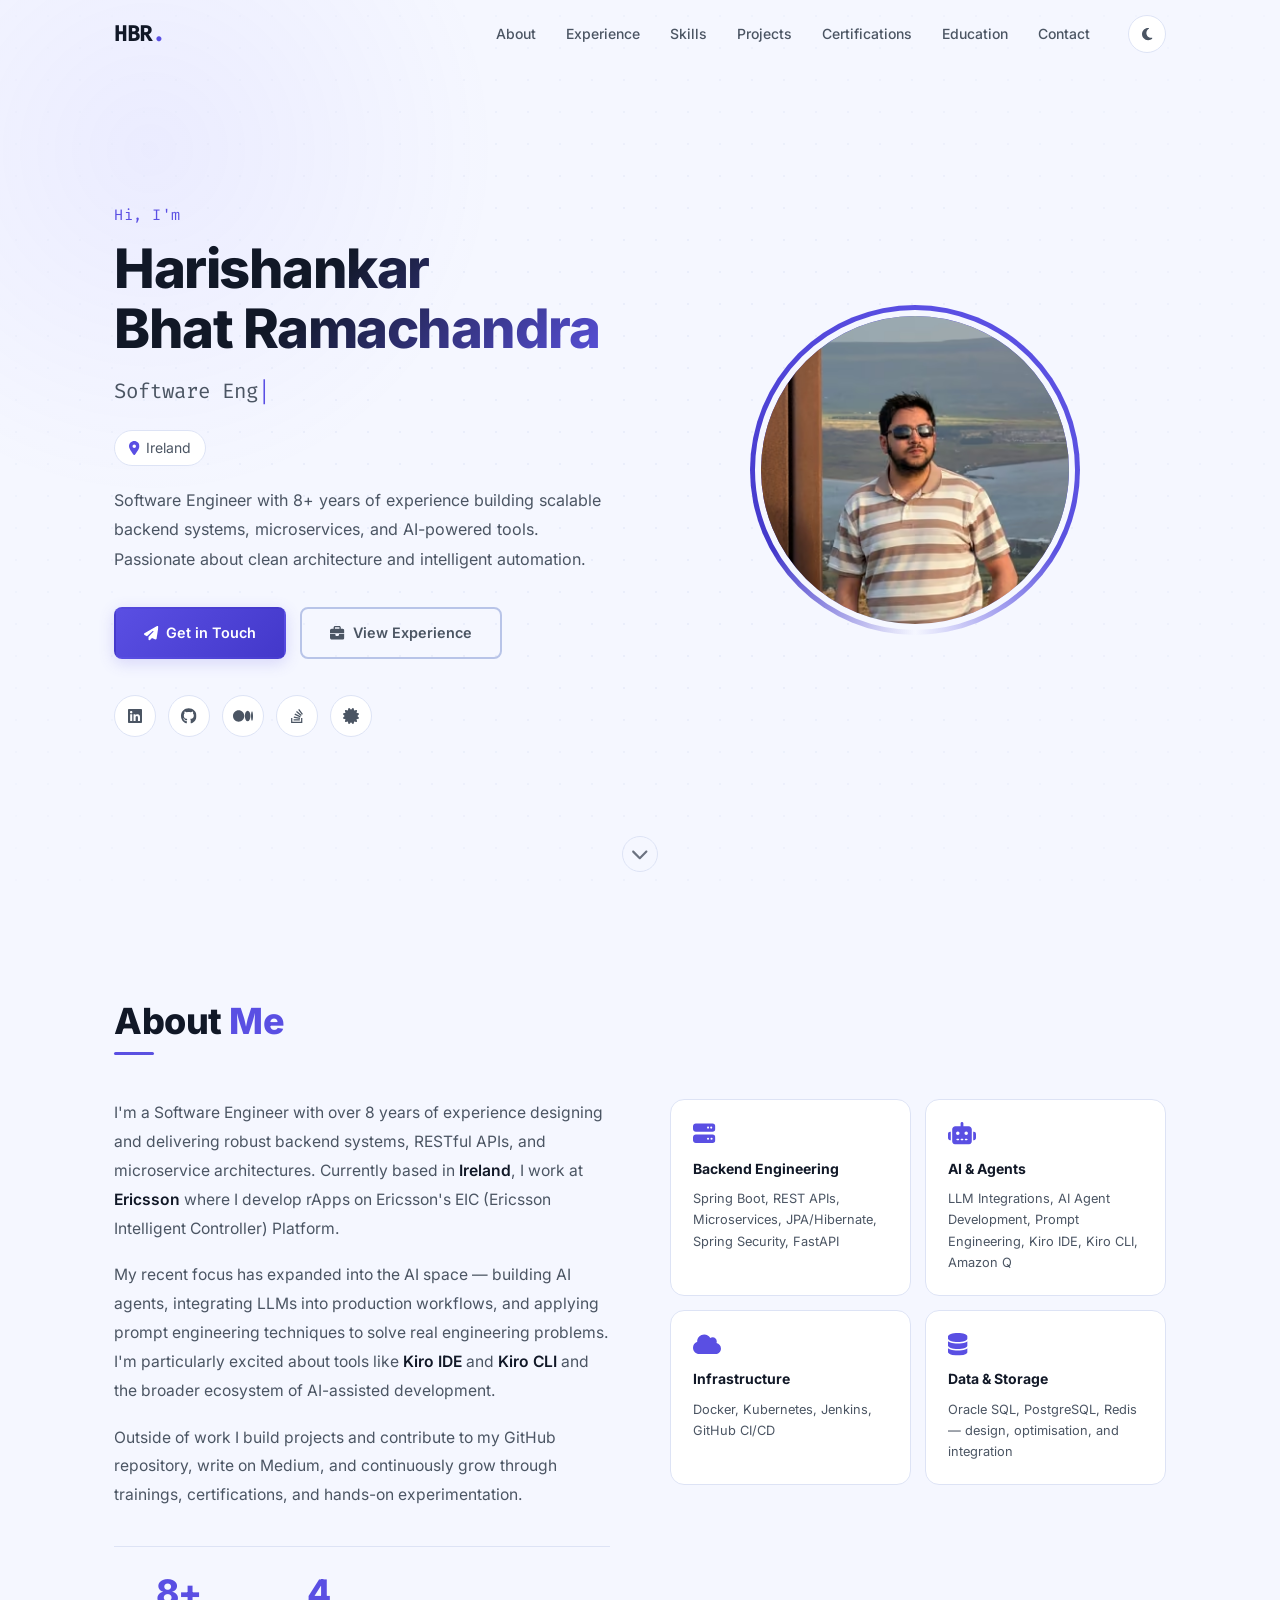
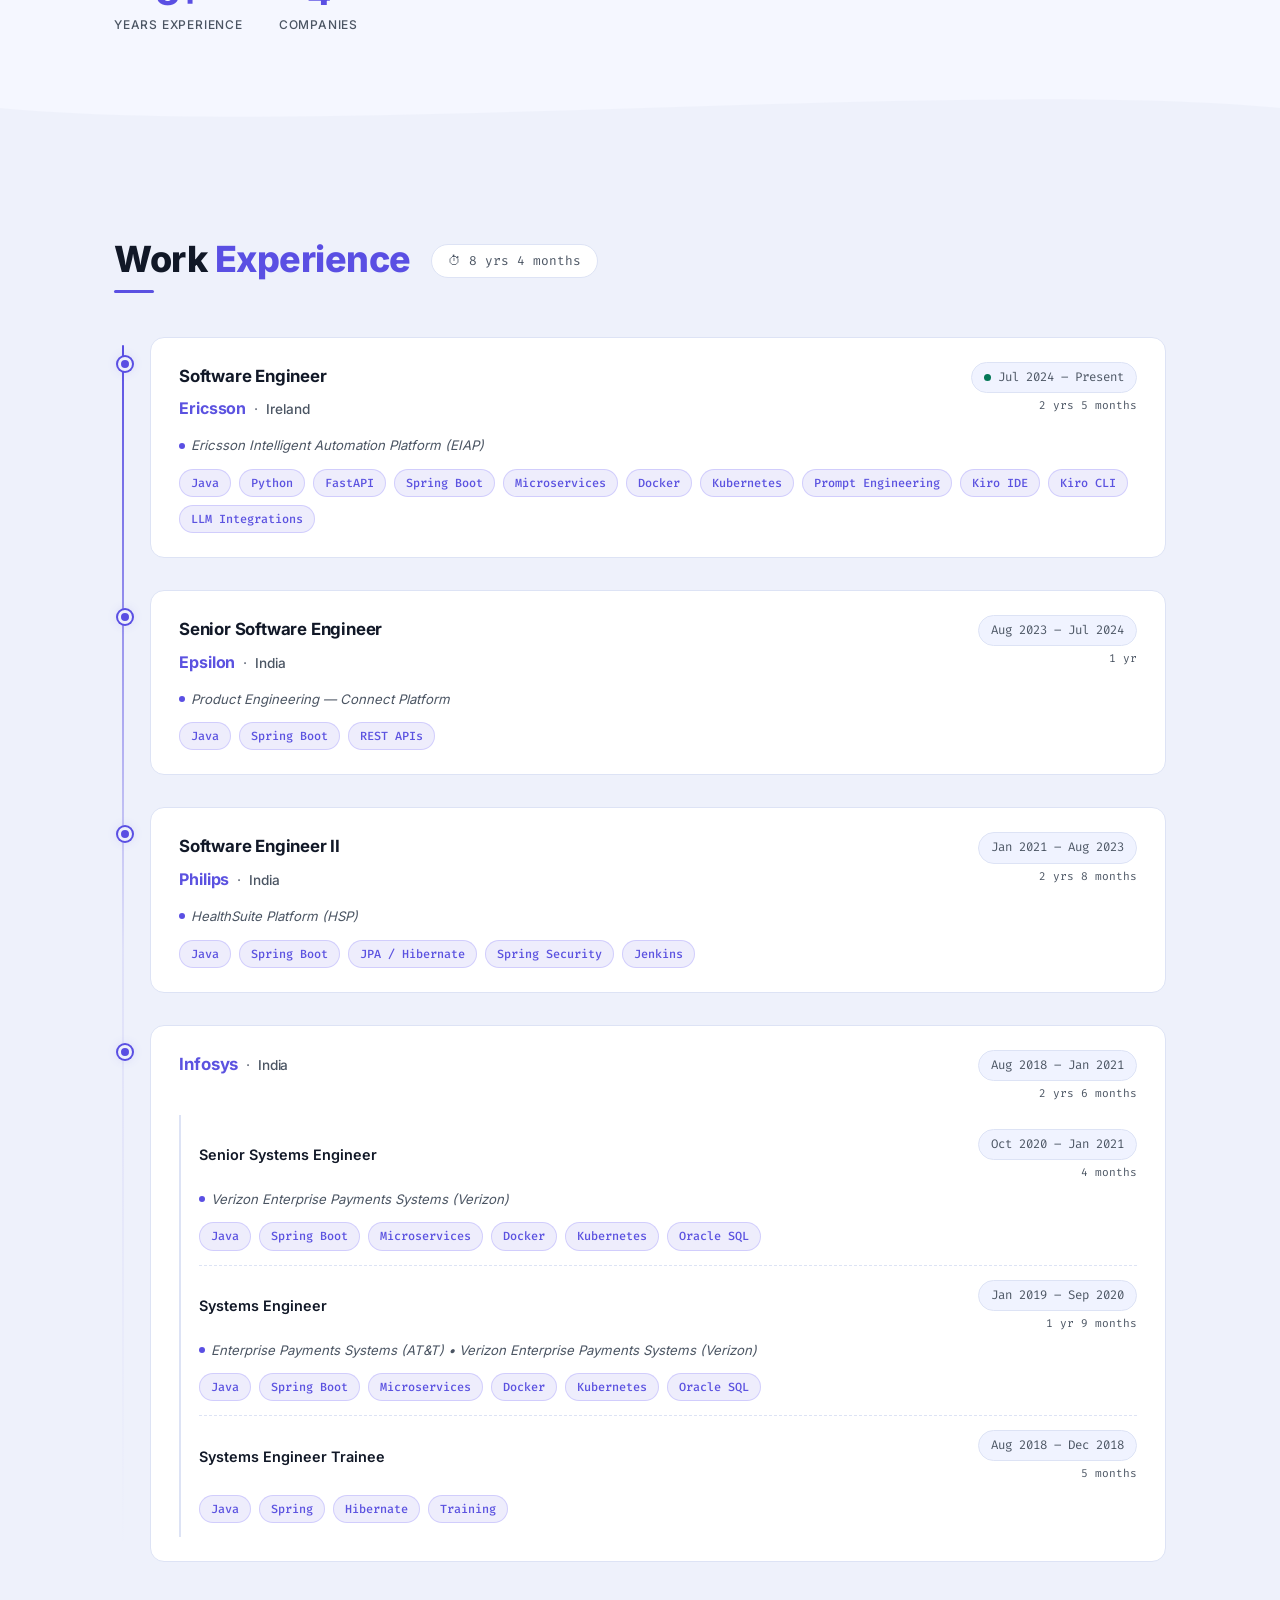
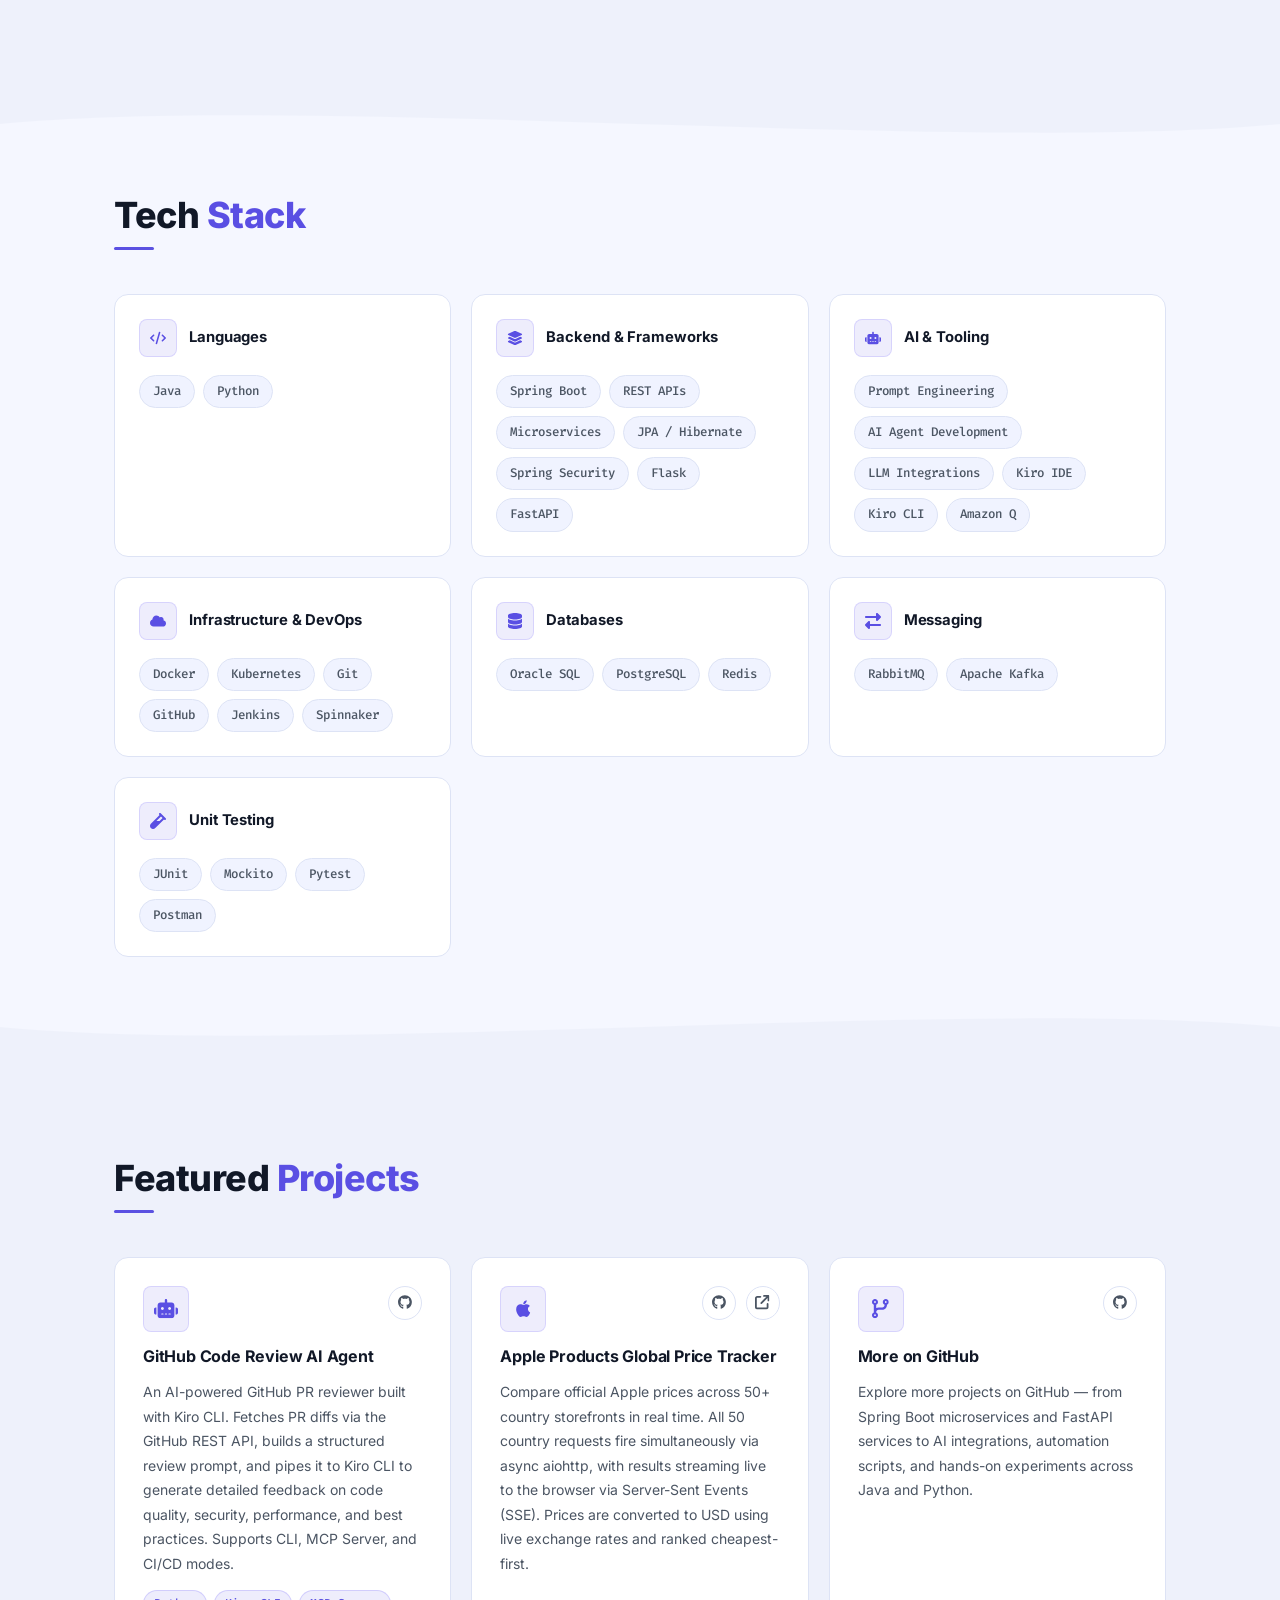
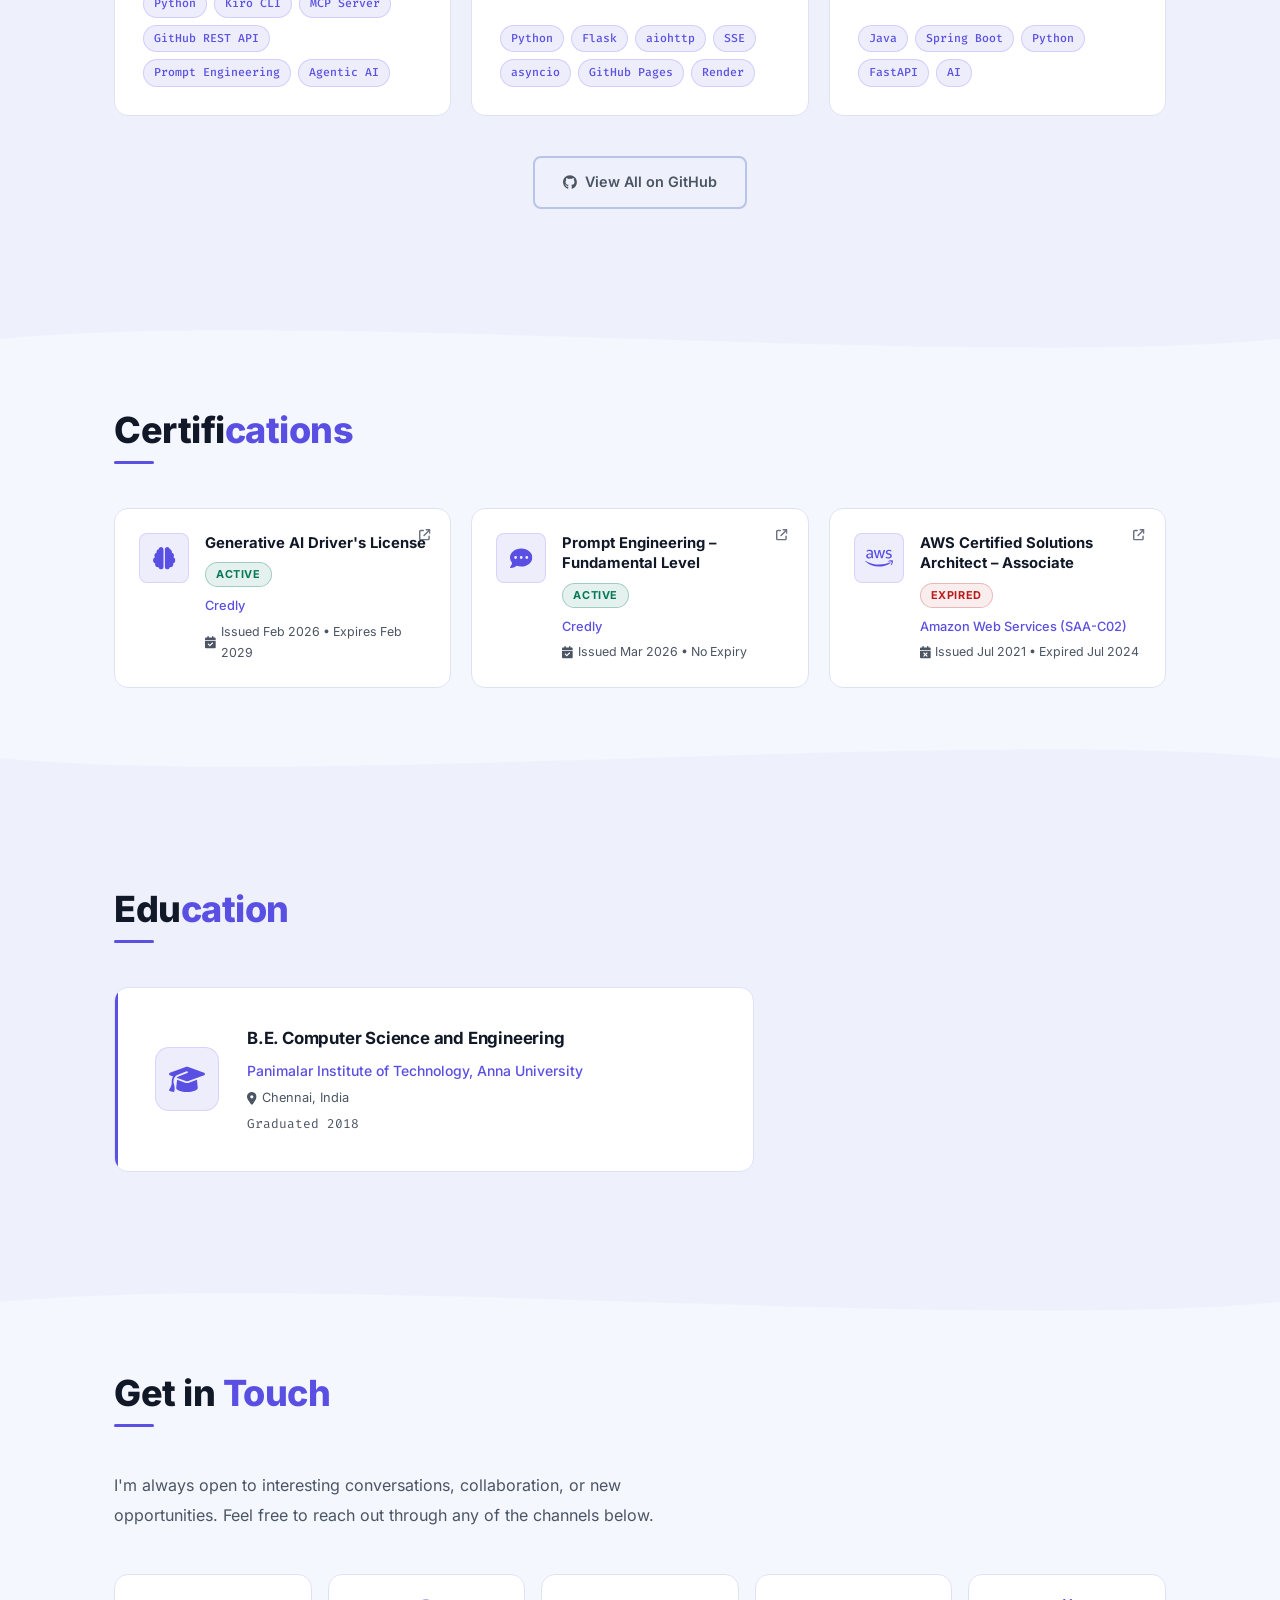
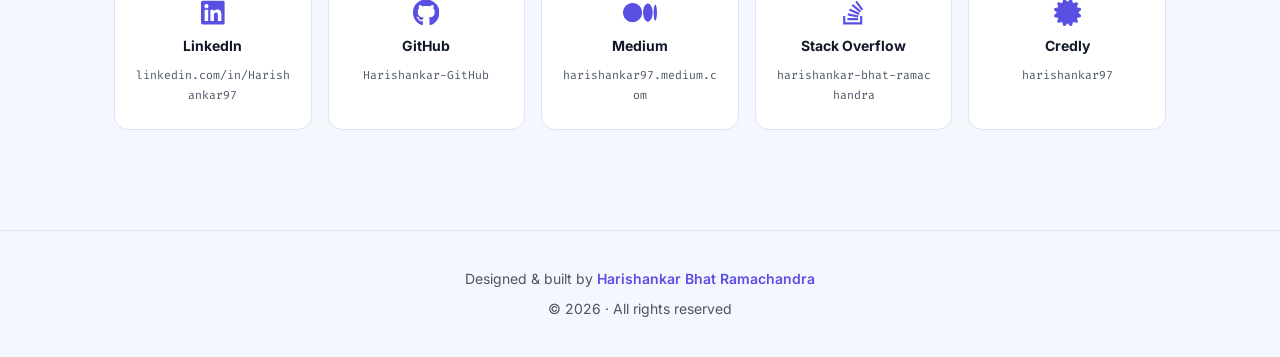
==== commit a8bf6dad: "Make company names stand out; align role duration on mobile - Company names are bold, near job-title" ====
--- a/index.html
+++ b/index.html
@@ -287,7 +287,7 @@
               <header class="timeline-header">
                 <div>
                   <h3 class="job-title">Software Engineer</h3>
-                  <p class="company">Ericsson &mdash; Ireland</p>
+                  <p class="company"><span class="company-name">Ericsson</span> <span class="company-location">Ireland</span></p>
                 </div>
               <div class="date-wrap">
                 <time class="timeline-date current-role" datetime="2024-07">
@@ -311,7 +311,7 @@
               <header class="timeline-header">
                 <div>
                   <h3 class="job-title">Senior Software Engineer</h3>
-                  <p class="company">Epsilon &mdash; India</p>
+                  <p class="company"><span class="company-name">Epsilon</span> <span class="company-location">India</span></p>
                 </div>
               <div class="date-wrap">
                 <time class="timeline-date" datetime="2023-08">Aug 2023 – Jul 2024</time>
@@ -331,7 +331,7 @@
               <header class="timeline-header">
                 <div>
                   <h3 class="job-title">Software Engineer II</h3>
-                  <p class="company">Philips &mdash; India</p>
+                  <p class="company"><span class="company-name">Philips</span> <span class="company-location">India</span></p>
                 </div>
               <div class="date-wrap">
                 <time class="timeline-date" datetime="2021-01">Jan 2021 – Aug 2023</time>
@@ -350,7 +350,7 @@
             <article class="timeline-content">
               <header class="timeline-header">
                 <div>
-                  <h3 class="job-title">Infosys &mdash; India</h3>
+                  <h3 class="job-title company"><span class="company-name">Infosys</span> <span class="company-location">India</span></h3>
                 </div>
               <div class="date-wrap">
                 <time class="timeline-date" datetime="2018-08">Aug 2018 – Jan 2021</time>
--- a/style.css
+++ b/style.css
@@ -800,13 +800,33 @@
   letter-spacing: -0.2px;
 }
 .company {
+  display: flex;
+  align-items: baseline;
+  flex-wrap: wrap;
+  gap: 2px 8px;
+  margin: 0;
+}
+/* Company names: bold, bright accent, close to the job title in size,
+   so every employer stands out when scanning the timeline. */
+.company-name {
+  font-size: 1rem;
+  font-weight: 700;
+  letter-spacing: -0.1px;
+  color: var(--accent-2);
+}
+.company-location {
   font-size: 0.85rem;
-  color: var(--accent);
-  display: flex;
-  align-items: center;
-  gap: 6px;
   font-weight: 500;
-}
+  color: var(--text-muted);
+}
+.company-location::before {
+  content: '·';
+  content: '·' / '';
+  margin-right: 8px;
+  color: var(--text-dim);
+}
+/* Infosys card: the company is the heading itself */
+.job-title.company .company-name { font-size: 1.05rem; }
 .timeline-date {
   font-size: 0.775rem;
   color: var(--text-muted);
@@ -1463,6 +1483,12 @@
   .timeline { padding-left: 26px; }
   .timeline-header { flex-direction: column; gap: 8px; }
   .timeline-date { align-self: flex-start; }
+  /* Date chip with the duration directly underneath, both left-aligned */
+  .date-wrap { align-items: flex-start; }
+  .role-duration {
+    text-align: left;
+    padding-left: 13px; /* lines up with the text inside the date chip */
+  }
   .section-title-row { flex-direction: column; align-items: flex-start; gap: 12px; }
 }
 
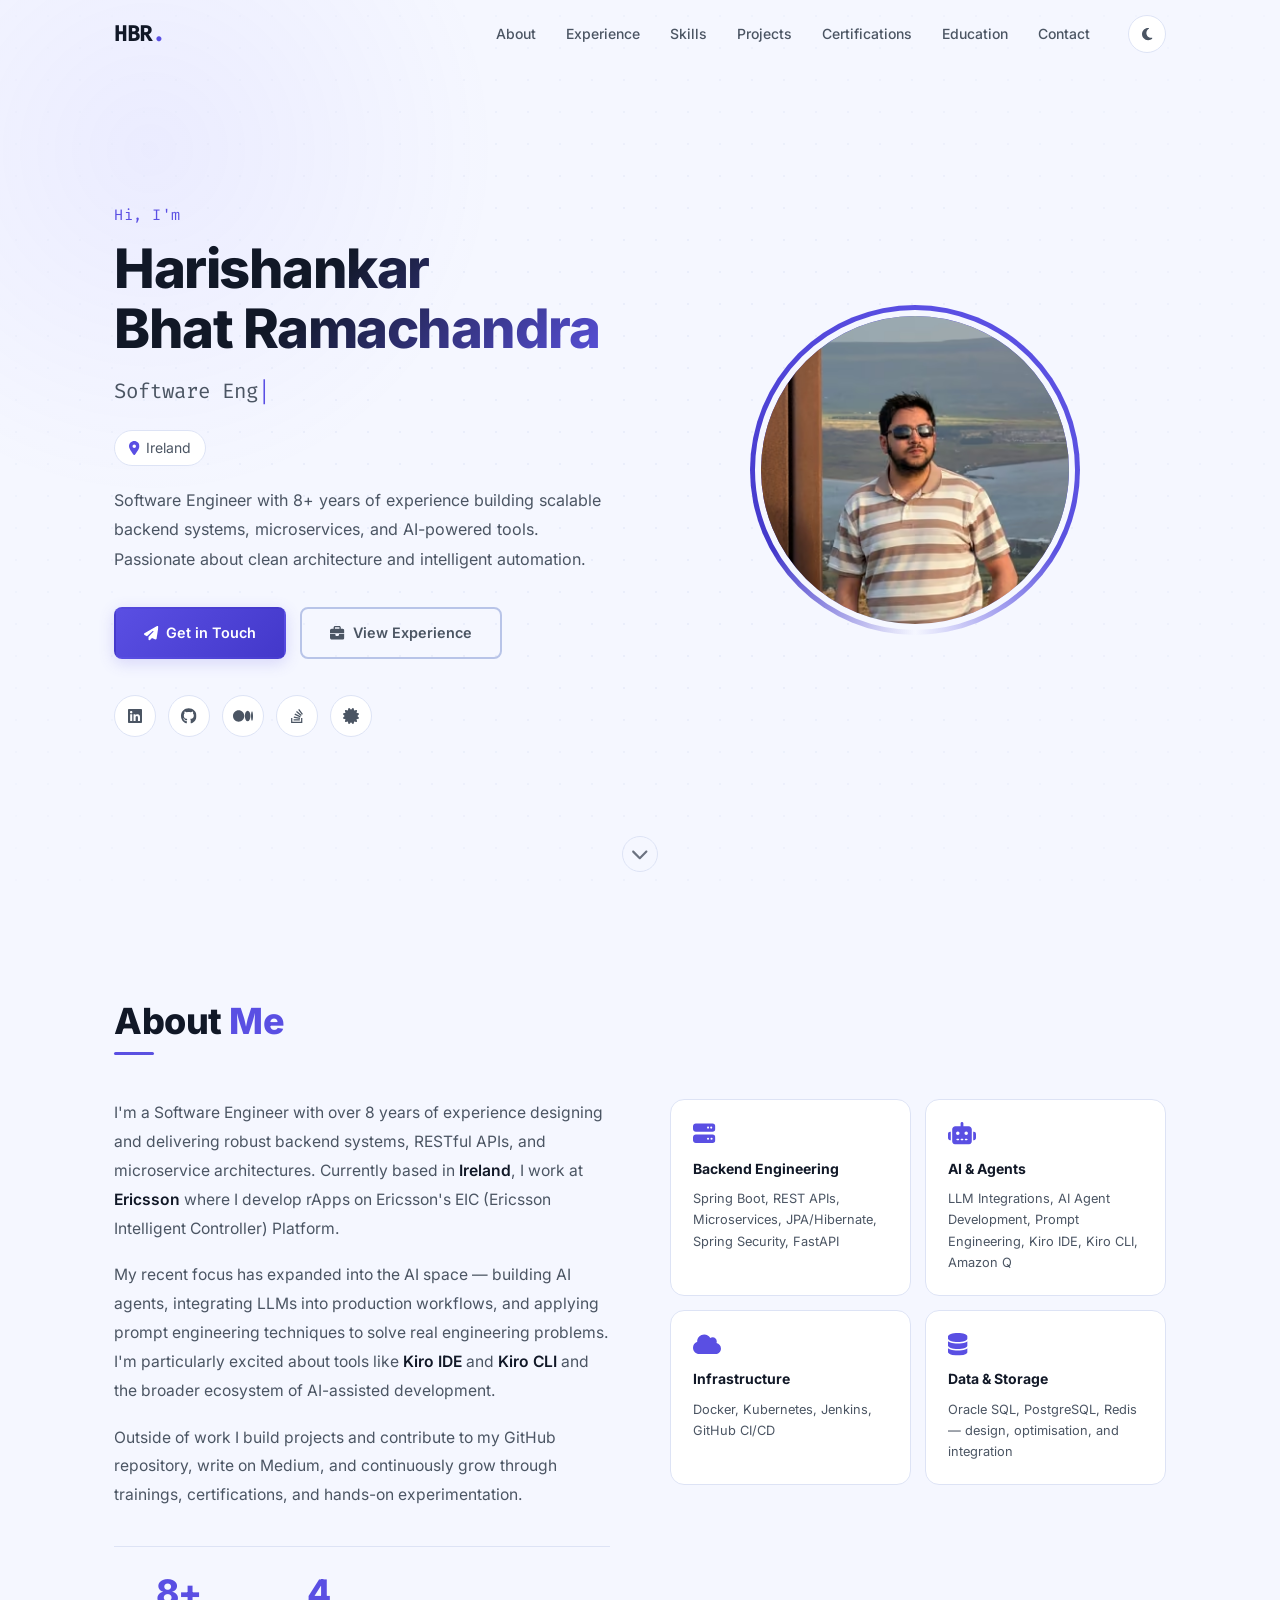
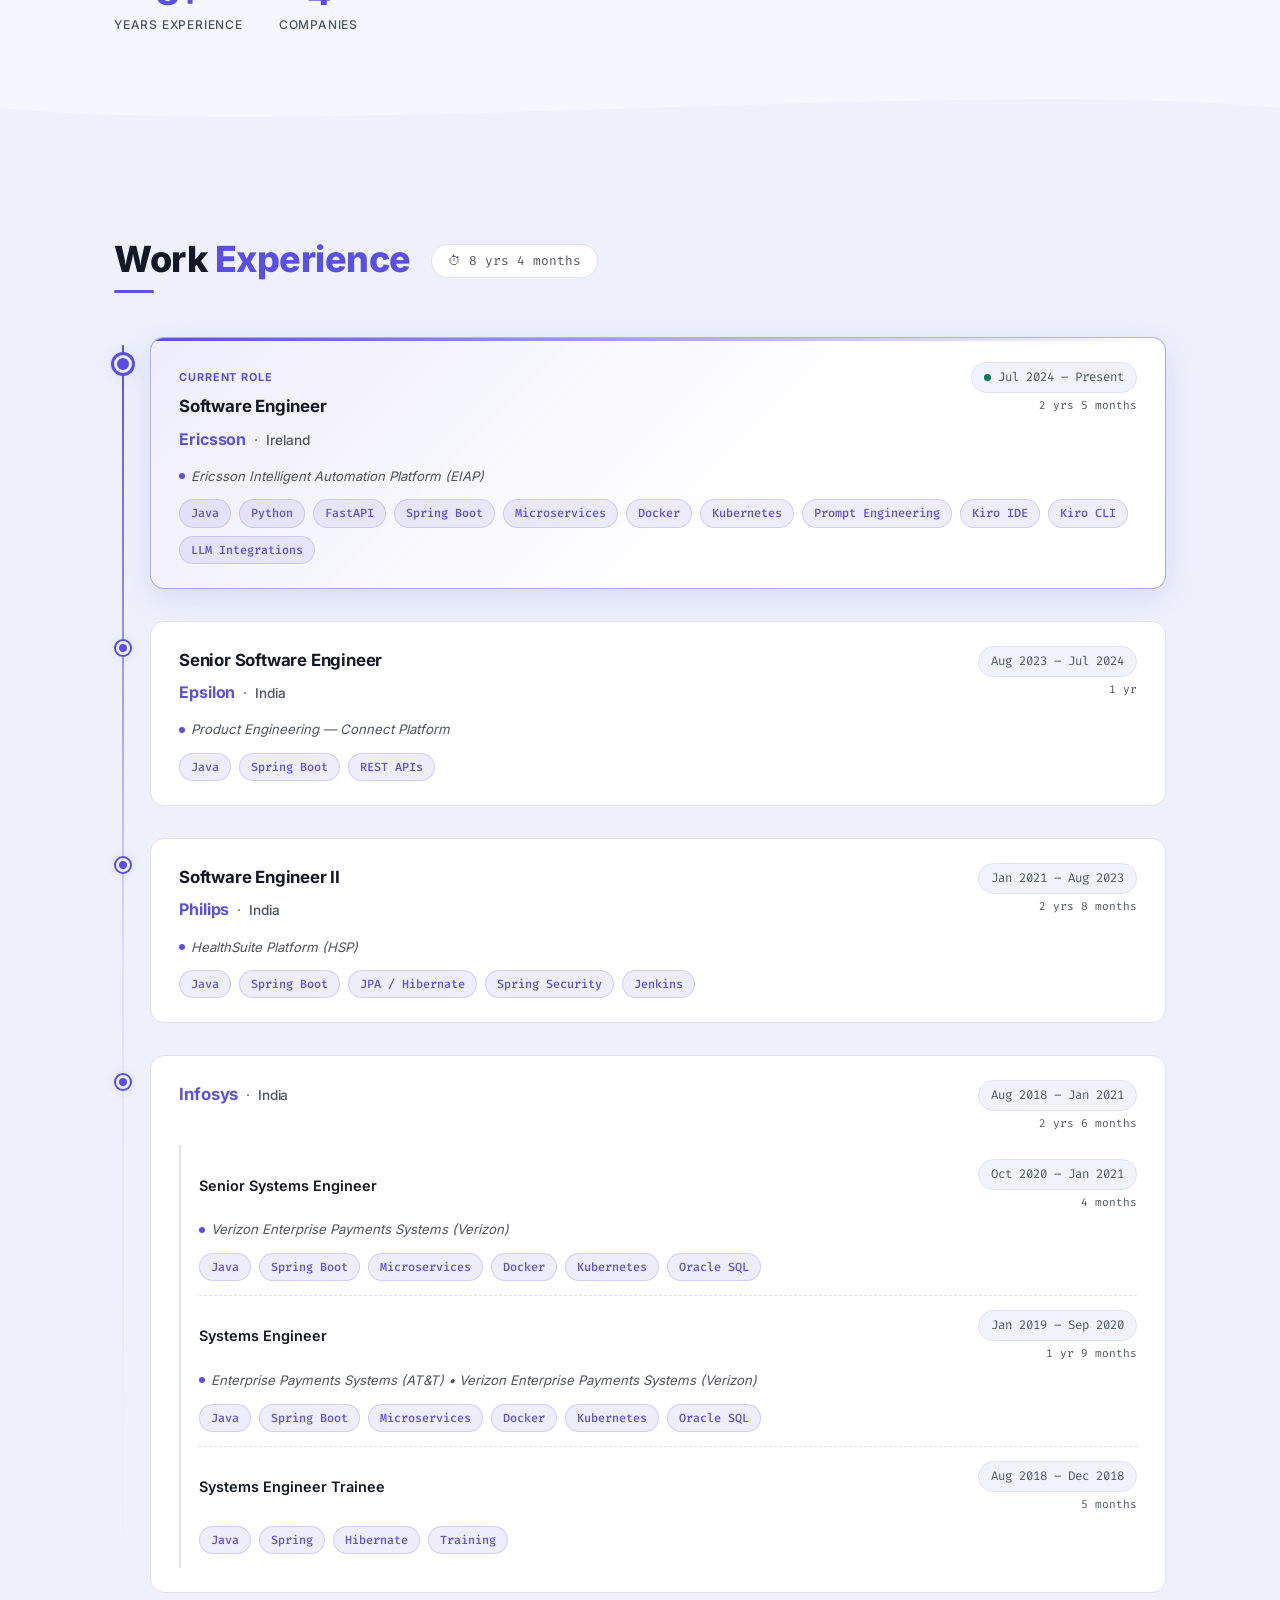
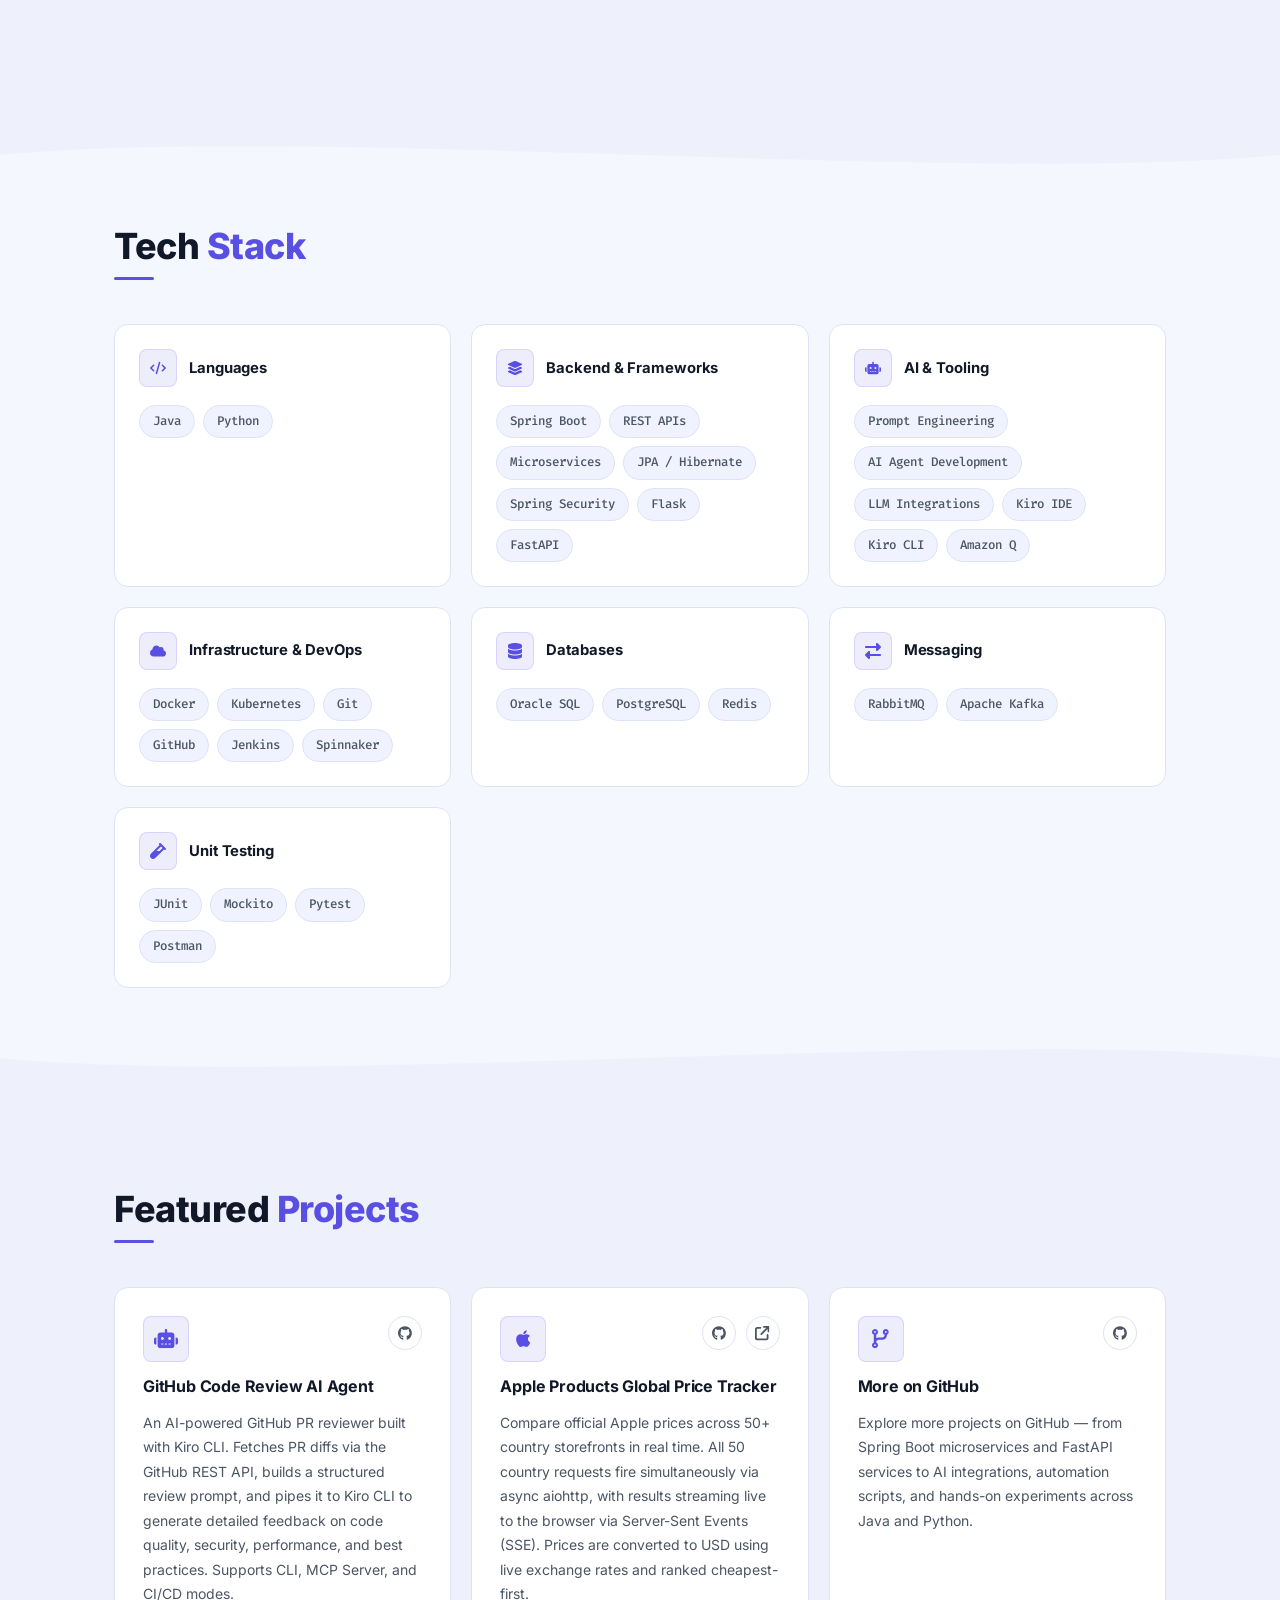
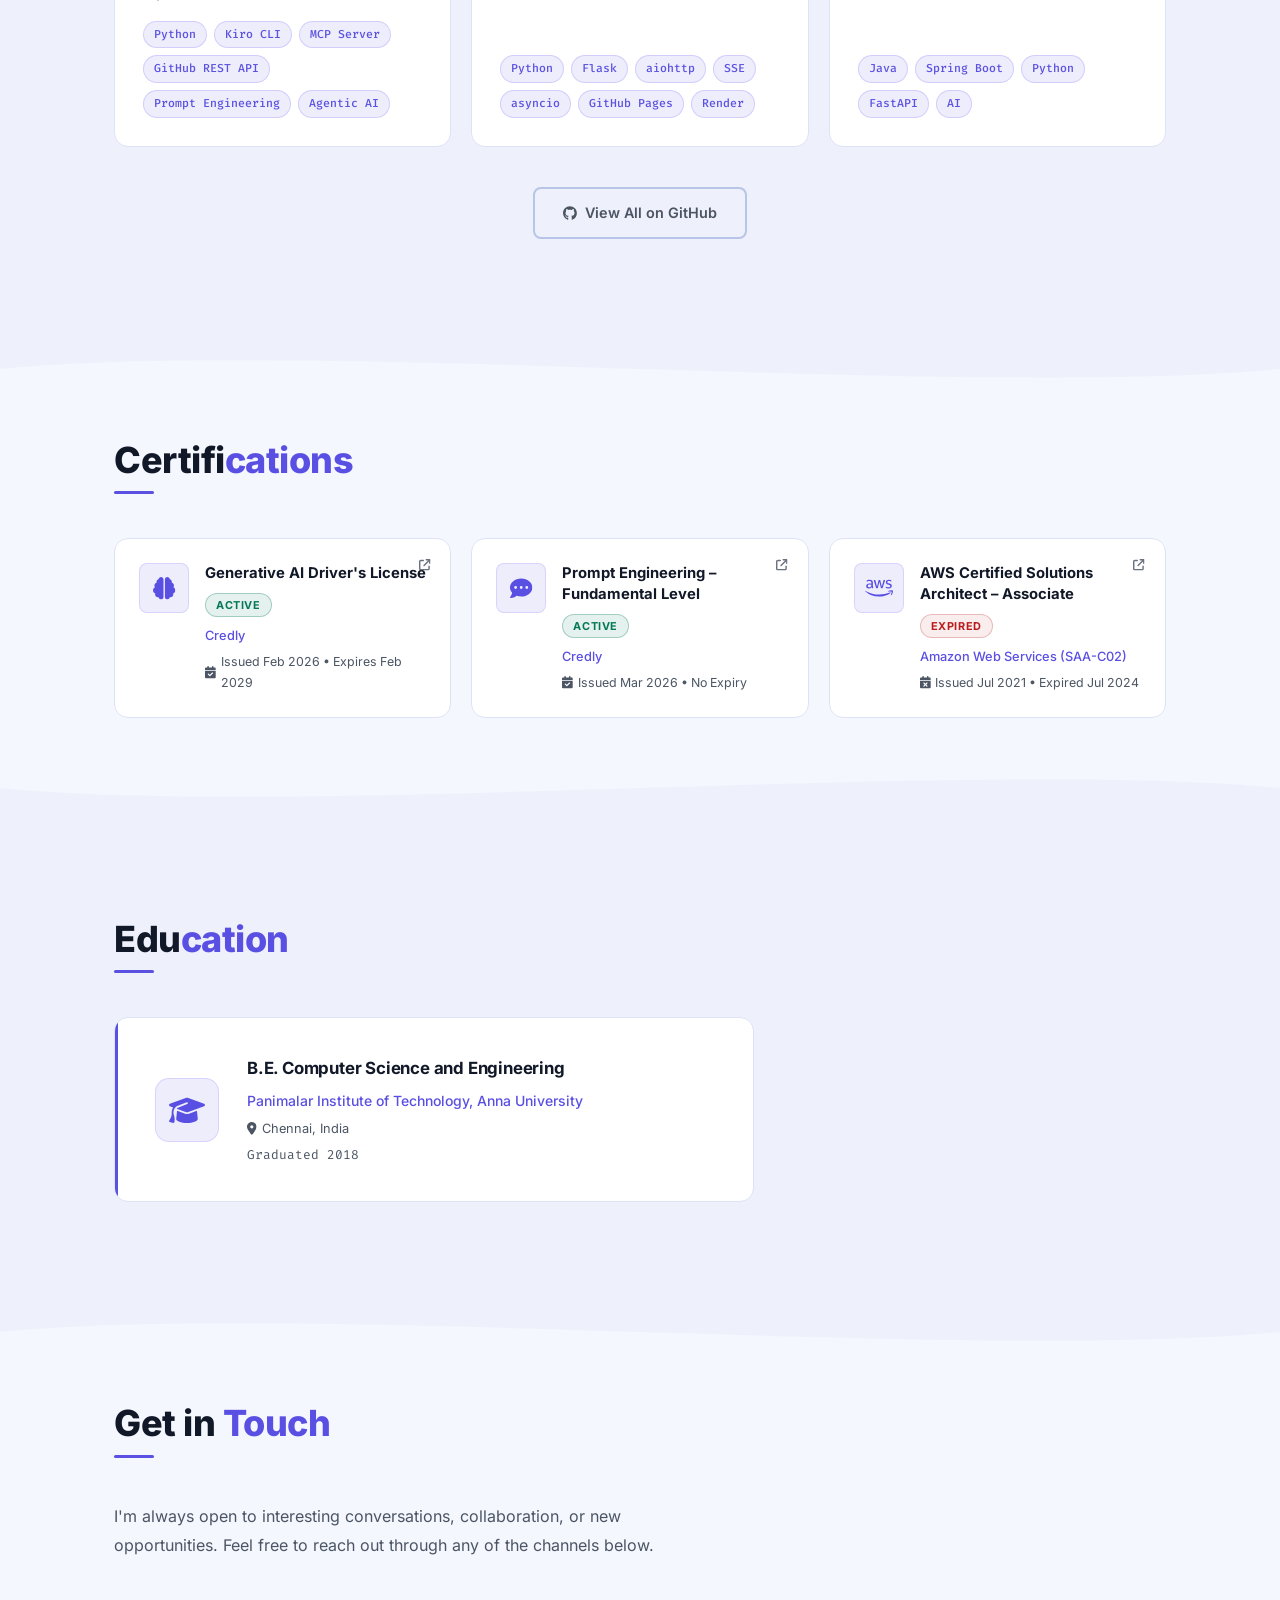
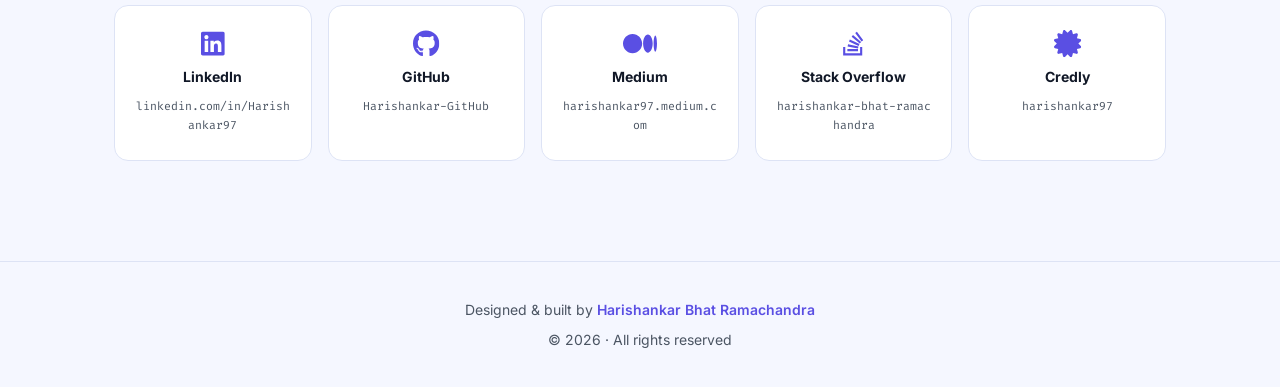
==== commit e4a80eff: "Highlight the current role in the work timeline - The Ericsson card is marked as the current role: a" ====
--- a/index.html
+++ b/index.html
@@ -51,7 +51,7 @@
 
   <!-- Bump ?v= whenever style.css or script.js changes, so returning visitors
        never get a new page with an old cached stylesheet or script -->
-  <link rel="stylesheet" href="style.css?v=2026-10-17" />
+  <link rel="stylesheet" href="style.css?v=2026-10-17.2" />
 
   <!-- Structured data for search engines -->
   <script type="application/ld+json">
@@ -281,11 +281,12 @@
         </div>
         <ol class="timeline" aria-label="Work history">
 
-          <li class="timeline-item" data-aos>
+          <li class="timeline-item is-current" data-aos>
             <div class="timeline-dot" aria-hidden="true"></div>
             <article class="timeline-content">
               <header class="timeline-header">
                 <div>
+                  <p class="current-label">Current role</p>
                   <h3 class="job-title">Software Engineer</h3>
                   <p class="company"><span class="company-name">Ericsson</span> <span class="company-location">Ireland</span></p>
                 </div>
@@ -746,6 +747,6 @@
     <svg class="icon" viewBox="0 0 384 512" height="1em" fill="currentColor" aria-hidden="true"><use href="#i-arrow-up"/></svg>
   </button>
 
-  <script src="script.js?v=2026-10-17"></script>
+  <script src="script.js?v=2026-10-17.2"></script>
 </body>
 </html>
--- a/style.css
+++ b/style.css
@@ -44,6 +44,7 @@
   --accent-glow-2: rgba(124, 111, 255, 0.35);
   --btn-from:      #6457f0; /* gradient start that keeps white button text at 4.5:1+ */
   --menu-bg:       rgba(10, 13, 20, 0.97);
+  --current-border: rgba(124, 111, 255, 0.55);
 
   /* Text */
   --text:          #e8edf5;
@@ -92,6 +93,7 @@
   --accent-glow-2: rgba(90, 79, 227, 0.2);
   --btn-from:      #5a4fe3;
   --menu-bg:       rgba(245, 247, 255, 0.97);
+  --current-border: rgba(90, 79, 227, 0.45);
   --text:          #111827;
   --text-muted:    #4b5563;
   --text-dim:      #6b7280;
@@ -727,8 +729,10 @@
 }
 
 .timeline {
-  position: relative;
-  padding-left: 36px;
+  --timeline-pad: 36px;
+  --timeline-line-x: 9px; /* centre of the vertical line (left: 8px, width: 2px) */
+  position: relative;
+  padding-left: var(--timeline-pad);
 }
 .timeline::before {
   content: '';
@@ -746,7 +750,8 @@
 }
 .timeline-dot {
   position: absolute;
-  left: -32px;
+  /* centre the dot on the vertical line at any padding */
+  left: calc(var(--timeline-line-x) - var(--timeline-pad) - 7px);
   top: 20px;
   width: 14px;
   height: 14px;
@@ -785,6 +790,32 @@
   transform: translateX(4px);
 }
 .timeline-content:hover::before { opacity: 1; }
+
+/* Current role: stands out from past roles at a glance */
+.timeline-item.is-current .timeline-content {
+  border-color: var(--current-border);
+  background:
+    linear-gradient(135deg, var(--accent-glow) 0%, transparent 60%),
+    var(--surface);
+  box-shadow: var(--shadow-accent);
+}
+.timeline-item.is-current .timeline-content::before { opacity: 1; height: 3px; }
+.timeline-item.is-current .timeline-dot {
+  left: calc(var(--timeline-line-x) - var(--timeline-pad) - 9px);
+  top: 18px;
+  width: 18px;
+  height: 18px;
+  box-shadow: 0 0 0 3px var(--accent), 0 0 20px var(--accent-glow-2);
+}
+.current-label {
+  display: inline-block;
+  font-size: 0.68rem;
+  font-weight: 700;
+  text-transform: uppercase;
+  letter-spacing: 0.9px;
+  color: var(--accent-2);
+  margin-bottom: 6px;
+}
 .timeline-header {
   display: flex;
   justify-content: space-between;
@@ -1480,7 +1511,7 @@
   .section { padding-block: 76px; }
   .about-highlights { grid-template-columns: 1fr; }
   .about-stats { gap: 24px; }
-  .timeline { padding-left: 26px; }
+  .timeline { --timeline-pad: 26px; }
   .timeline-header { flex-direction: column; gap: 8px; }
   .timeline-date { align-self: flex-start; }
   /* Date chip with the duration directly underneath, both left-aligned */
